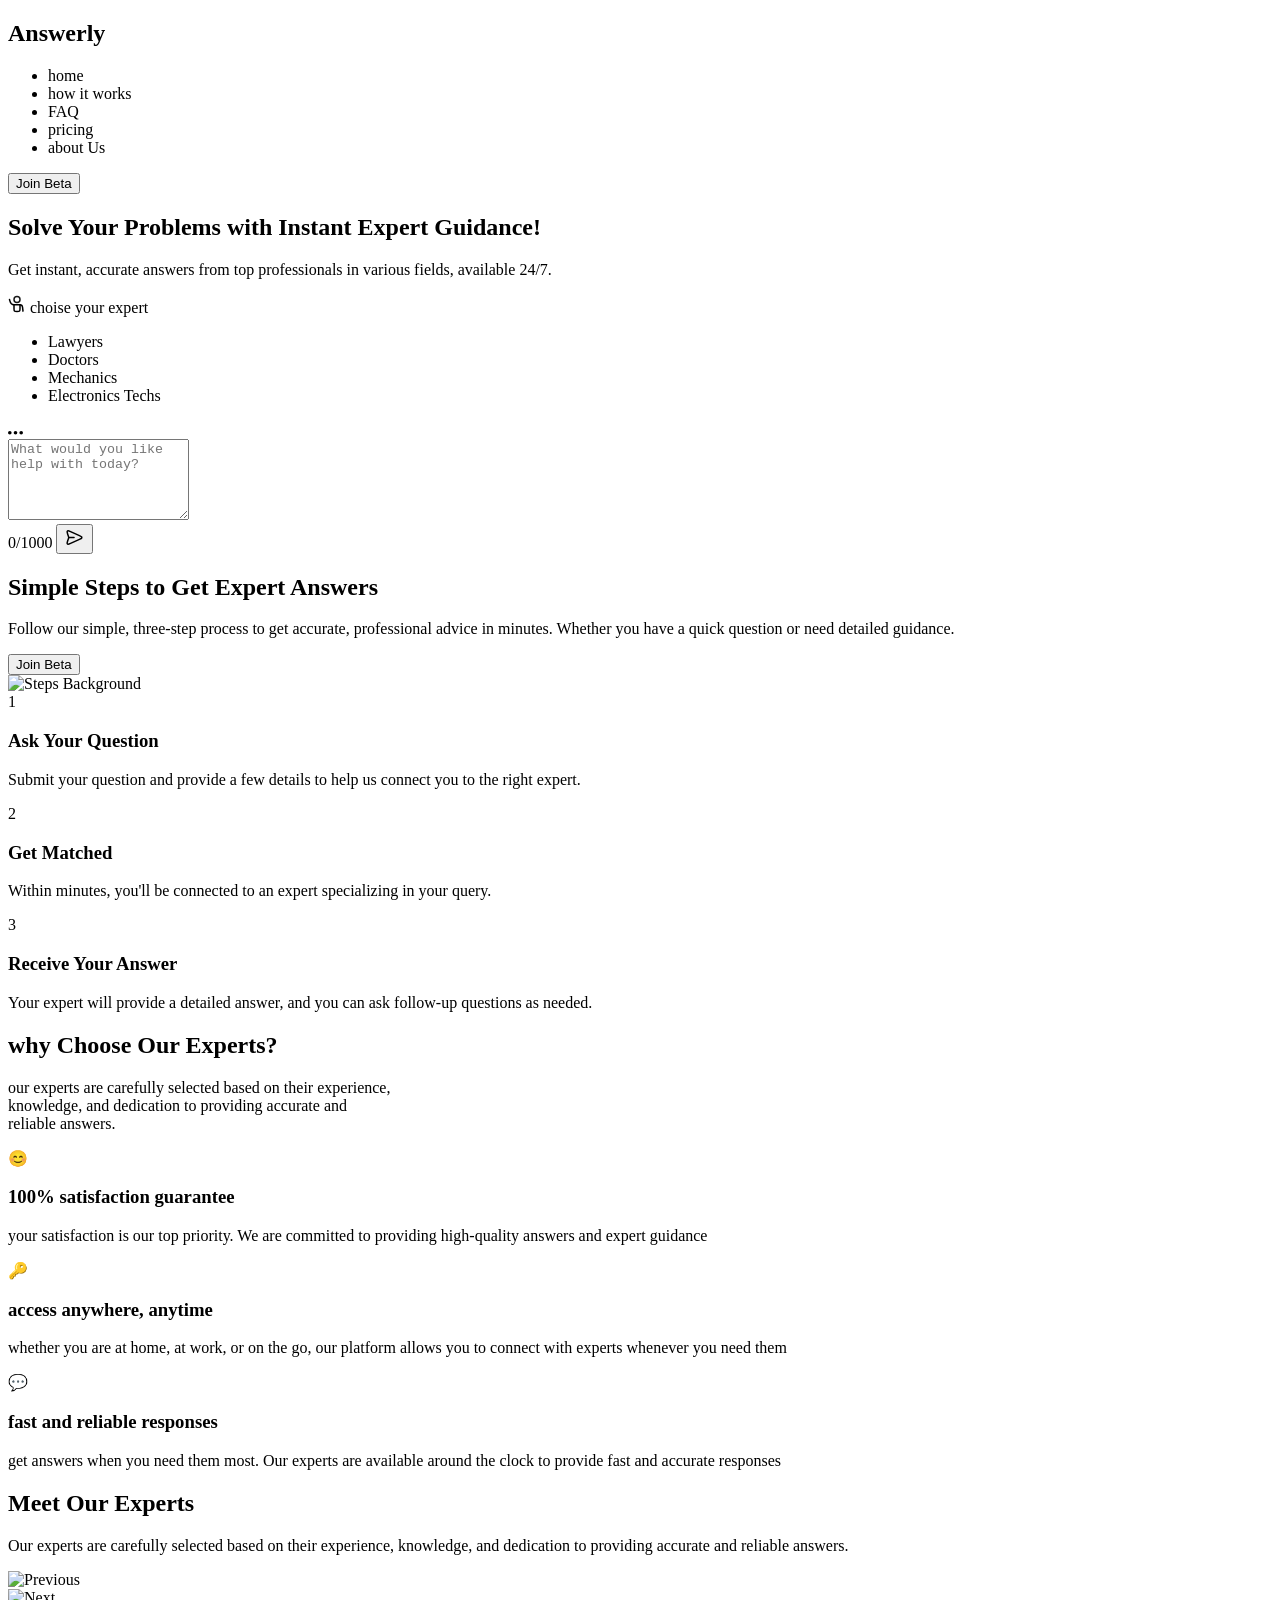
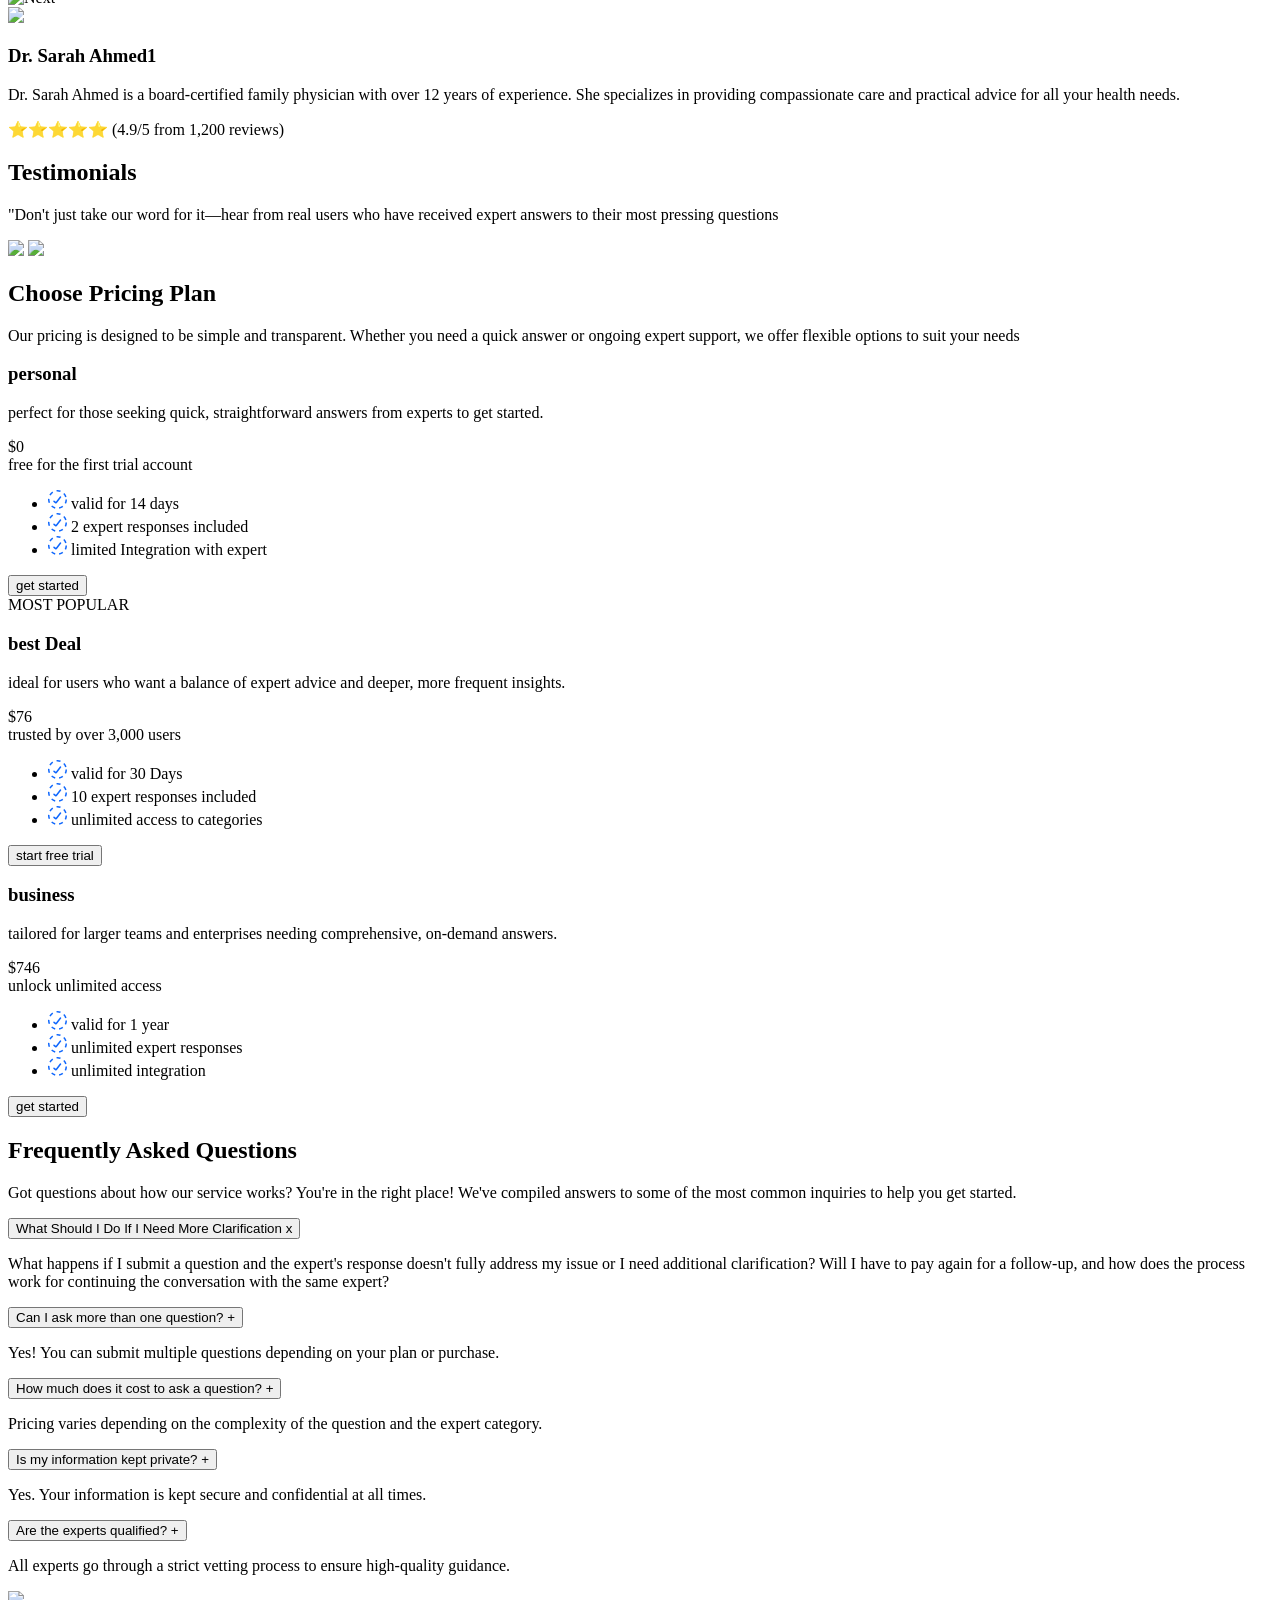
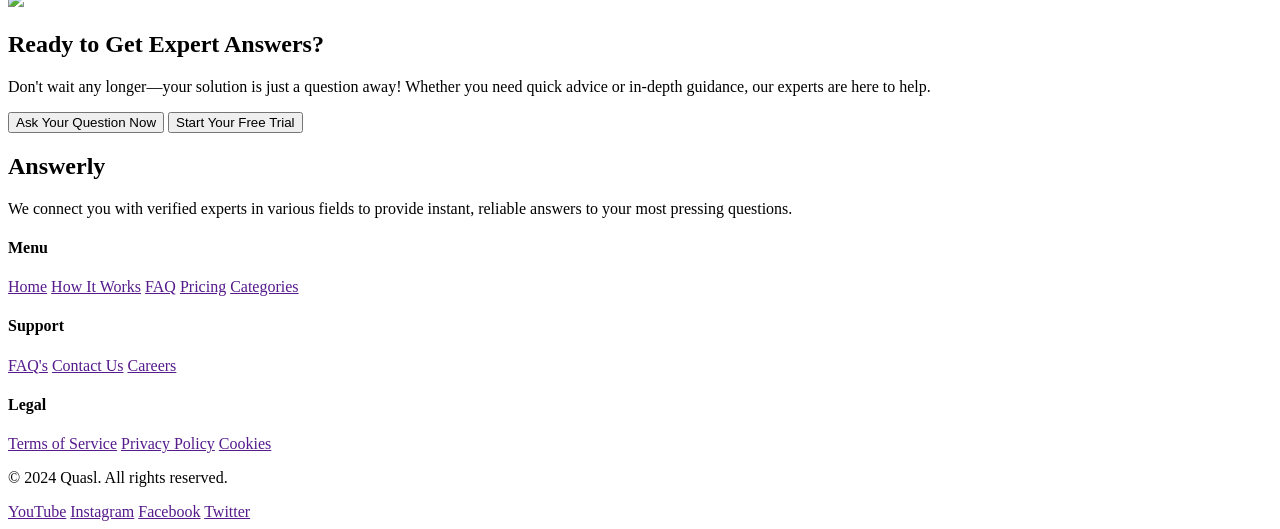
==== index.html @ 3f4695ea "new change added" ====
<!doctype html>
<html lang="en">
  <head>
    <meta charset="UTF-8" />
    <meta name="viewport" content="width=device-width, initial-scale=1.0" />
    <title>Answerly</title>
    <link
      rel="stylesheet"
      href="https://cdn.jsdelivr.net/npm/swiper@11/swiper-bundle.min.css"
    />
    <link rel="stylesheet" href="style.css" />
  </head>

  <body>
    <header class="header">
      <div class="logo_container">
        <h2>Answerly</h2>
      </div>
      <ul class="navigation">
        <li><a>home</a></li>
        <li><a>how it works</a></li>
        <li><a>FAQ</a></li>
        <li><a>pricing</a></li>
        <li><a>about Us</a></li>
      </ul>
      <button class="button">Join Beta</button>
    </header>
    <main>
      <section class="hero-section">
        <div class="container">
          <div class="text-content">
            <h2>Solve Your Problems with Instant Expert Guidance!</h2>
            <p>
              Get instant, accurate answers from top professionals in various
              fields, available 24/7.
            </p>
          </div>
          <div class="chat">
            <div class="suggestions">
              <div class="suggestion-title">
                <svg
                  height="18"
                  viewBox="0 0 18 18"
                  fill="none"
                  xmlns="http://www.w3.org/2000/svg"
                  width="18"
                >
                  <path
                    d="M15 16.125L14.5129 11.9846C14.363 10.7103 13.283 9.75 12 9.75H6C3.75 9.75 2.30038 7.70153 1.78648 5.6459L1.5 4.5"
                    stroke="currentColor"
                    stroke-width="1.5"
                    stroke-linecap="round"
                    stroke-linejoin="round"
                  />
                  <path
                    d="M6 9.75V13.5C6 14.9142 6 15.6213 6.43934 16.0606C6.87868 16.5 7.5858 16.5 9 16.5C10.4142 16.5 11.1213 16.5 11.5606 16.0606C12 15.6213 12 14.9142 12 13.5V9.75"
                    stroke="currentColor"
                    stroke-width="1.5"
                    stroke-linecap="round"
                    stroke-linejoin="round"
                  />
                  <path
                    opacity="0.9"
                    d="M9 7.5C10.6569 7.5 12 6.15685 12 4.5C12 2.84315 10.6569 1.5 9 1.5C7.34315 1.5 6 2.84315 6 4.5C6 6.15685 7.34315 7.5 9 7.5Z"
                    stroke="currentColor"
                    stroke-width="1.5"
                  />
                </svg>
                <span>choise your expert</span>
              </div>
              <ul class="suggestion-container">
                <li>Lawyers</li>
                <li>Doctors</li>
                <li>Mechanics</li>
                <li>Electronics Techs</li>
              </ul>
              <div class="menu-icon">
                <svg
                  width="15"
                  viewBox="0 0 15 4"
                  fill="none"
                  xmlns="http://www.w3.org/2000/svg"
                >
                  <circle
                    cx="1.81034"
                    cy="1.81034"
                    r="1.81034"
                    fill="currentColor"
                  />
                  <circle
                    cx="7.4998"
                    cy="1.81034"
                    r="1.81034"
                    fill="currentColor"
                  />
                  <circle
                    cx="13.1893"
                    cy="1.81034"
                    r="1.81034"
                    fill="currentColor"
                  />
                  height="4"
                </svg>
              </div>
            </div>
            <form class="form">
              <div class="field-container">
                <div>
                  <textarea
                    name="chat"
                    id="chat"
                    placeholder="What would you like help with today?"
                    rows="5"
                  ></textarea>
                </div>
                <div class="submit-container">
                  <span id="text-conter">0/1000</span>
                  <button type="submit" class="submit">
                    <svg
                      width="21"
                      height="21"
                      viewBox="0 0 21 21"
                      fill="none"
                      xmlns="http://www.w3.org/2000/svg"
                    >
                      <path
                        d="M10.0618 10.4999H4.7404M4.58957 11.1975L3.71041 13.8237C3.22889 15.262 2.98814 15.9812 3.16092 16.424C3.31095 16.8087 3.63321 17.1002 4.03085 17.2113C4.48875 17.339 5.18035 17.0278 6.56355 16.4054L15.4311 12.415C16.7813 11.8074 17.4563 11.5037 17.6649 11.0816C17.8462 10.715 17.8462 10.2848 17.6649 9.91815C17.4563 9.49623 16.7813 9.19243 15.4311 8.58487L6.54825 4.58759C5.16922 3.96703 4.47971 3.65675 4.02227 3.78403C3.625 3.89457 3.30278 4.18538 3.15222 4.56927C2.97885 5.01131 3.21703 5.72892 3.69341 7.16415L4.59128 9.86933C4.67309 10.1158 4.71401 10.2391 4.73015 10.3651C4.74448 10.477 4.74433 10.5902 4.72972 10.7021C4.71324 10.8281 4.67202 10.9512 4.58957 11.1975Z"
                        stroke="currentColor"
                        stroke-width="1.5"
                        stroke-linecap="round"
                        stroke-linejoin="round"
                      />
                    </svg>
                  </button>
                </div>
              </div>
              <p class="textarea-error"></p>
            </form>
          </div>
        </div>
      </section>
      <section class="features-section">
        <div class="features-container">
          <div class="text-content">
            <h2>Simple Steps to Get Expert Answers</h2>
            <p>
              Follow our simple, three-step process to get accurate,
              professional advice in minutes. Whether you have a quick question
              or need detailed guidance.
            </p>
            <button class="features-button">Join Beta</button>
          </div>

          <div class="steps-wrapper">
            <img
              src="./assets/images/features-image.png"
              alt="Steps Background"
            />

            <div class="steps">
              <div class="step step-1">
                <div class="dot"></div>
                <span class="step-num">1</span>
                <div class="step-text">
                  <h3>Ask Your Question</h3>
                  <p>
                    Submit your question and provide a few details to help us
                    connect you to the right expert.
                  </p>
                </div>
              </div>

              <div class="step step-2">
                <div class="dot"></div>
                <span class="step-num">2</span>
                <div class="step-text">
                  <h3>Get Matched</h3>
                  <p>
                    Within minutes, you'll be connected to an expert
                    specializing in your query.
                  </p>
                </div>
              </div>

              <div class="step step-3">
                <div class="dot"></div>
                <span class="step-num">3</span>
                <div class="step-text">
                  <h3>Receive Your Answer</h3>
                  <p>
                    Your expert will provide a detailed answer, and you can ask
                    follow-up questions as needed.
                  </p>
                </div>
              </div>
            </div>
          </div>
        </div>
      </section>

      <section class="why-section">
        <div class="why-container">
          <div class="why-text">
            <h2>why Choose Our Experts?</h2>
            <p>
              our experts are carefully selected based on their experience,<br />
              knowledge, and dedication to providing accurate and <br />
              reliable answers.
            </p>
          </div>
          <div class="why-cards">
            <div class="why-card">
              <div class="why-icon">😊</div>
              <div class="why-text">
                <h3>100% satisfaction guarantee</h3>
                <p>
                  your satisfaction is our top priority. We are committed to
                  providing high-quality answers and expert guidance
                </p>
              </div>
            </div>
            <div class="why-card">
              <div class="why-icon">🔑</div>
              <div class="why-text">
                <h3>access anywhere, anytime</h3>
                <p>
                  whether you are at home, at work, or on the go, our platform
                  allows you to connect with experts whenever you need them
                </p>
              </div>
            </div>
            <div class="why-card">
              <div class="why-icon">💬</div>
              <div class="why-text">
                <h3>fast and reliable responses</h3>
                <p>
                  get answers when you need them most. Our experts are available
                  around the clock to provide fast and accurate responses
                </p>
              </div>
            </div>
          </div>
        </div>
      </section>
      <section class="experts-section">
        <div class="experts-container">
          <div class="experts-header">
            <div class="experts-text">
              <h2>Meet Our Experts</h2>
              <p>
                Our experts are carefully selected based on their experience,
                knowledge, and dedication to providing accurate and reliable
                answers.
              </p>
            </div>
            <div class="nav-buttons">
              <div class="custom-prev">
                <img src="./assets/icons/arrow-left.svg" alt="Previous" />
              </div>
              <div class="custom-next">
                <img src="./assets/icons/arrow-right.svg" alt="Next" />
              </div>
            </div>
          </div>
          <div class="experts-slider-wrapper">
            <div class="swiper mySwiper">
              <div class="swiper-wrapper">
                <div class="swiper-slide">
                  <div class="expert-card">
                    <img src="./assets/images/dr sarah ahmed.png" />
                    <div class="expert-info">
                      <h3>Dr. Sarah Ahmed1</h3>
                      <p>
                        Dr. Sarah Ahmed is a board-certified family physician
                        with over 12 years of experience. She specializes in
                        providing compassionate care and practical advice for
                        all your health needs.
                      </p>
                      <div class="rating">
                        ⭐⭐⭐⭐⭐
                        <span>(4.9/5 from 1,200 reviews)</span>
                      </div>
                    </div>
                  </div>
                </div>

                <div class="swiper-slide">
                  <div class="expert-card">
                    <img src="./assets/images/girl doctor.png" />
                    <div class="expert-info">
                      <h3>Dr. Sarah Ahmed2</h3>
                      <p>
                        Dr. Sarah Ahmed is a board-certified family physician
                        with over 12 years of experience. She specializes in
                        providing compassionate care and practical advice for
                        all your health needs.
                      </p>
                      <div class="rating">
                        ⭐⭐⭐⭐⭐
                        <span>(4.9/5 from 1,200 reviews)</span>
                      </div>
                    </div>
                  </div>
                </div>

                <div class="swiper-slide">
                  <div class="expert-card">
                    <img src="./assets/images/girl1 doctor.jpg" />
                    <div class="expert-info">
                      <h3>Dr. Sarah Ahmed3</h3>
                      <p>
                        Dr. Sarah Ahmed is a board-certified family physician
                        with over 12 years of experience. She specializes in
                        providing compassionate care and practical advice for
                        all your health needs.
                      </p>
                      <div class="rating">
                        ⭐⭐⭐⭐⭐
                        <span>(4.9/5 from 1,200 reviews)</span>
                      </div>
                    </div>
                  </div>
                </div>

                <div class="swiper-slide">
                  <div class="expert-card">
                    <img src="./assets/images/doctor.JPG" />
                    <div class="expert-info">
                      <h3>Dr. Sarah Ahmed4</h3>
                      <p>
                        Dr. Sarah Ahmed is a board-certified family physician
                        with over 12 years of experience. She specializes in
                        providing compassionate care and practical advice for
                        all your health needs.
                      </p>
                      <div class="rating">
                        ⭐⭐⭐⭐⭐
                        <span>(4.9/5 from 1,200 reviews)</span>
                      </div>
                    </div>
                  </div>
                </div>

                <div class="swiper-slide">
                  <div class="expert-card">
                    <img src="./assets/images/man doctor.JPG" />
                    <div class="expert-info">
                      <h3>Dr. Sarah Ahmed5</h3>
                      <p>
                        Dr. Sarah Ahmed is a board-certified family physician
                        with over 12 years of experience. She specializes in
                        providing compassionate care and practical advice for
                        all your health needs.
                      </p>
                      <div class="rating">
                        ⭐⭐⭐⭐⭐
                        <span>(4.9/5 from 1,200 reviews)</span>
                      </div>
                    </div>
                  </div>
                </div>
              </div>
            </div>
          </div>
        </div>
      </section>
      <section class="testimonials-section">
        <div class="testimonials-container">
          <div class="testimonials-header">
            <h2>Testimonials</h2>
            <p>
              "Don't just take our word for it—hear from real users who have
              received expert answers to their most pressing questions
            </p>
          </div>
          <div class="grid" id="testimonialsGrid">
            <img
              src="./assets/icons/floating-icon left.png"
              class="floating-icon left"
            />
            <img
              src="./assets/icons/floating-icon right.png"
              class="floating-icon right"
            />
          </div>
        </div>
      </section>
      <section class="pricing-section">
        <div class="pricing-container">
          <div class="pricing-header">
            <h2>Choose Pricing Plan</h2>
            <p>
              Our pricing is designed to be simple and transparent. Whether you
              need a quick answer or ongoing expert support, we offer flexible
              options to suit your needs
            </p>
          </div>
          <div class="pricing-cards">
            <div class="card">
              <h3>personal</h3>
              <p>
                perfect for those seeking quick, straightforward answers from
                experts to get started.
              </p>
              <div class="price-row">
                <div class="price">$0</div>
                <span class="price-note">free for the first trial account</span>
              </div>
              <ul class="card-list">
                <li>
                  <svg
                    width="19"
                    height="19"
                    viewBox="0 0 19 19"
                    fill="none"
                    xmlns="http://www.w3.org/2000/svg"
                  >
                    <circle
                      cx="9.5"
                      cy="9.5"
                      r="8.75"
                      stroke="#0F67FD"
                      stroke-width="1.5"
                      stroke-dasharray="4 4"
                    />
                    <path
                      d="M6.02344 11.3261L7.63695 12.6373C7.85089 12.8112 8.15329 12.7714 8.32264 12.5472L12.5112 7"
                      stroke="#0F67FD"
                      stroke-width="1.5"
                      stroke-linecap="round"
                    />
                  </svg>
                  valid for 14 days
                </li>
                <li>
                  <svg
                    width="19"
                    height="19"
                    viewBox="0 0 19 19"
                    fill="none"
                    xmlns="http://www.w3.org/2000/svg"
                  >
                    <circle
                      cx="9.5"
                      cy="9.5"
                      r="8.75"
                      stroke="#0F67FD"
                      stroke-width="1.5"
                      stroke-dasharray="4 4"
                    />
                    <path
                      d="M6.02344 11.3261L7.63695 12.6373C7.85089 12.8112 8.15329 12.7714 8.32264 12.5472L12.5112 7"
                      stroke="#0F67FD"
                      stroke-width="1.5"
                      stroke-linecap="round"
                    />
                  </svg>
                  2 expert responses included
                </li>
                <li>
                  <svg
                    width="19"
                    height="19"
                    viewBox="0 0 19 19"
                    fill="none"
                    xmlns="http://www.w3.org/2000/svg"
                  >
                    <circle
                      cx="9.5"
                      cy="9.5"
                      r="8.75"
                      stroke="#0F67FD"
                      stroke-width="1.5"
                      stroke-dasharray="4 4"
                    />
                    <path
                      d="M6.02344 11.3261L7.63695 12.6373C7.85089 12.8112 8.15329 12.7714 8.32264 12.5472L12.5112 7"
                      stroke="#0F67FD"
                      stroke-width="1.5"
                      stroke-linecap="round"
                    />
                  </svg>
                  limited Integration with expert
                </li>
              </ul>
              <button class="button">get started</button>
            </div>

            <div class="card popular">
              <div class="badge">MOST POPULAR</div>
              <h3>best Deal</h3>
              <p>
                ideal for users who want a balance of expert advice and deeper,
                more frequent insights.
              </p>
              <div class="price-row">
                <div class="price">$76</div>
                <span class="price-note">trusted by over 3,000 users</span>
              </div>
              <ul class="card-list">
                <li>
                  <svg
                    width="19"
                    height="19"
                    viewBox="0 0 19 19"
                    fill="none"
                    xmlns="http://www.w3.org/2000/svg"
                  >
                    <circle
                      cx="9.5"
                      cy="9.5"
                      r="8.75"
                      stroke="#0F67FD"
                      stroke-width="1.5"
                      stroke-dasharray="4 4"
                    />
                    <path
                      d="M6.02344 11.3261L7.63695 12.6373C7.85089 12.8112 8.15329 12.7714 8.32264 12.5472L12.5112 7"
                      stroke="#0F67FD"
                      stroke-width="1.5"
                      stroke-linecap="round"
                    />
                  </svg>
                  valid for 30 Days
                </li>
                <li>
                  <svg
                    width="19"
                    height="19"
                    viewBox="0 0 19 19"
                    fill="none"
                    xmlns="http://www.w3.org/2000/svg"
                  >
                    <circle
                      cx="9.5"
                      cy="9.5"
                      r="8.75"
                      stroke="#0F67FD"
                      stroke-width="1.5"
                      stroke-dasharray="4 4"
                    />
                    <path
                      d="M6.02344 11.3261L7.63695 12.6373C7.85089 12.8112 8.15329 12.7714 8.32264 12.5472L12.5112 7"
                      stroke="#0F67FD"
                      stroke-width="1.5"
                      stroke-linecap="round"
                    />
                  </svg>
                  10 expert responses included
                </li>
                <li>
                  <svg
                    width="19"
                    height="19"
                    viewBox="0 0 19 19"
                    fill="none"
                    xmlns="http://www.w3.org/2000/svg"
                  >
                    <circle
                      cx="9.5"
                      cy="9.5"
                      r="8.75"
                      stroke="#0F67FD"
                      stroke-width="1.5"
                      stroke-dasharray="4 4"
                    />
                    <path
                      d="M6.02344 11.3261L7.63695 12.6373C7.85089 12.8112 8.15329 12.7714 8.32264 12.5472L12.5112 7"
                      stroke="#0F67FD"
                      stroke-width="1.5"
                      stroke-linecap="round"
                    />
                  </svg>
                  unlimited access to categories
                </li>
              </ul>
              <button class="button">start free trial</button>
            </div>

            <div class="card">
              <h3>business</h3>
              <p>
                tailored for larger teams and enterprises needing comprehensive,
                on-demand answers.
              </p>
              <div class="price-row">
                <div class="price">$746</div>
                <span class="price-note">unlock unlimited access</span>
              </div>
              <ul class="card-list">
                <li>
                  <svg
                    width="19"
                    height="19"
                    viewBox="0 0 19 19"
                    fill="none"
                    xmlns="http://www.w3.org/2000/svg"
                  >
                    <circle
                      cx="9.5"
                      cy="9.5"
                      r="8.75"
                      stroke="#0F67FD"
                      stroke-width="1.5"
                      stroke-dasharray="4 4"
                    />
                    <path
                      d="M6.02344 11.3261L7.63695 12.6373C7.85089 12.8112 8.15329 12.7714 8.32264 12.5472L12.5112 7"
                      stroke="#0F67FD"
                      stroke-width="1.5"
                      stroke-linecap="round"
                    />
                  </svg>
                  valid for 1 year
                </li>
                <li>
                  <svg
                    width="19"
                    height="19"
                    viewBox="0 0 19 19"
                    fill="none"
                    xmlns="http://www.w3.org/2000/svg"
                  >
                    <circle
                      cx="9.5"
                      cy="9.5"
                      r="8.75"
                      stroke="#0F67FD"
                      stroke-width="1.5"
                      stroke-dasharray="4 4"
                    />
                    <path
                      d="M6.02344 11.3261L7.63695 12.6373C7.85089 12.8112 8.15329 12.7714 8.32264 12.5472L12.5112 7"
                      stroke="#0F67FD"
                      stroke-width="1.5"
                      stroke-linecap="round"
                    />
                  </svg>
                  unlimited expert responses
                </li>
                <li>
                  <svg
                    width="19"
                    height="19"
                    viewBox="0 0 19 19"
                    fill="none"
                    xmlns="http://www.w3.org/2000/svg"
                  >
                    <circle
                      cx="9.5"
                      cy="9.5"
                      r="8.75"
                      stroke="#0F67FD"
                      stroke-width="1.5"
                      stroke-dasharray="4 4"
                    />
                    <path
                      d="M6.02344 11.3261L7.63695 12.6373C7.85089 12.8112 8.15329 12.7714 8.32264 12.5472L12.5112 7"
                      stroke="#0F67FD"
                      stroke-width="1.5"
                      stroke-linecap="round"
                    />
                  </svg>
                  unlimited integration
                </li>
              </ul>
              <button class="button">get started</button>
            </div>
          </div>
        </div>
      </section>
      <section class="faq-section">
        <div class="container">
          <div class="faq-header">
            <h2>Frequently Asked Questions</h2>
            <p>
              Got questions about how our service works? You're in the right
              place! We've compiled answers to some of the most common inquiries
              to help you get started.
            </p>
          </div>
          <div class="faq">
            <div class="faq-item active">
              <button class="faq-question">
                What Should I Do If I Need More Clarification
                <span class="icon">x</span>
              </button>
              <div class="faq-answer">
                <p>
                  What happens if I submit a question and the expert's response
                  doesn't fully address my issue or I need additional
                  clarification? Will I have to pay again for a follow-up, and
                  how does the process work for continuing the conversation with
                  the same expert?
                </p>
              </div>
            </div>

            <div class="faq-item">
              <button class="faq-question">
                Can I ask more than one question?
                <span class="icon">+</span>
              </button>
              <div class="faq-answer">
                <p>
                  Yes! You can submit multiple questions depending on your plan
                  or purchase.
                </p>
              </div>
            </div>

            <div class="faq-item">
              <button class="faq-question">
                How much does it cost to ask a question?
                <span class="icon">+</span>
              </button>
              <div class="faq-answer">
                <p>
                  Pricing varies depending on the complexity of the question and
                  the expert category.
                </p>
              </div>
            </div>

            <div class="faq-item">
              <button class="faq-question">
                Is my information kept private?
                <span class="icon">+</span>
              </button>
              <div class="faq-answer">
                <p>
                  Yes. Your information is kept secure and confidential at all
                  times.
                </p>
              </div>
            </div>

            <div class="faq-item">
              <button class="faq-question">
                Are the experts qualified?
                <span class="icon">+</span>
              </button>
              <div class="faq-answer">
                <p>
                  All experts go through a strict vetting process to ensure
                  high-quality guidance.
                </p>
              </div>
            </div>
          </div>
        </div>
      </section>
      <section>
        <section class="cta-section">
          <div class="cta-container">
            <div class="cta-left">
              <img src="./assets/images/cta-img.png" class="cta-img" />
            </div>

            <div class="cta-right">
              <h2>Ready to Get Expert Answers?</h2>
              <p>
                Don't wait any longer—your solution is just a question away!
                Whether you need quick advice or in-depth guidance, our experts
                are here to help.
              </p>

              <div class="cta-buttons">
                <button class="btn-secondary">Ask Your Question Now</button>
                <button class="btn-primary">Start Your Free Trial</button>
              </div>
            </div>
          </div>
        </section>
      </section>
      <footer class="footer">
        <div class="footer-container">
          <div class="footer-brand">
            <h2 class="footer-logo">Answerly</h2>
            <p class="footer-description">
              We connect you with verified experts in various fields to provide
              instant, reliable answers to your most pressing questions.
            </p>
          </div>

          <div class="footer-links">
            <div class="footer-column">
              <h4>Menu</h4>
              <a href="">Home</a>
              <a href="">How It Works</a>
              <a href="">FAQ</a>
              <a href="">Pricing</a>
              <a href="">Categories</a>
            </div>

            <div class="footer-column">
              <h4>Support</h4>
              <a href="">FAQ's</a>
              <a href="">Contact Us</a>
              <a href="">Careers</a>
            </div>

            <div class="footer-column">
              <h4>Legal</h4>
              <a href="">Terms of Service</a>
              <a href="">Privacy Policy</a>
              <a href="">Cookies</a>
            </div>
          </div>
        </div>

        <div class="footer-bottom">
          <p>© 2024 Quasl. All rights reserved.</p>

          <div class="footer-socials">
            <a href="">YouTube</a>
            <a href="">Instagram</a>
            <a href="">Facebook</a>
            <a href="">Twitter</a>
          </div>
        </div>
      </footer>
    </main>
  </body>
  <script src="https://cdn.jsdelivr.net/npm/swiper@11/swiper-bundle.min.js"></script>
  <script src="./script.js" type="module"></script>
  <script src="./menu-handler.js" type="module"></script>
</html>
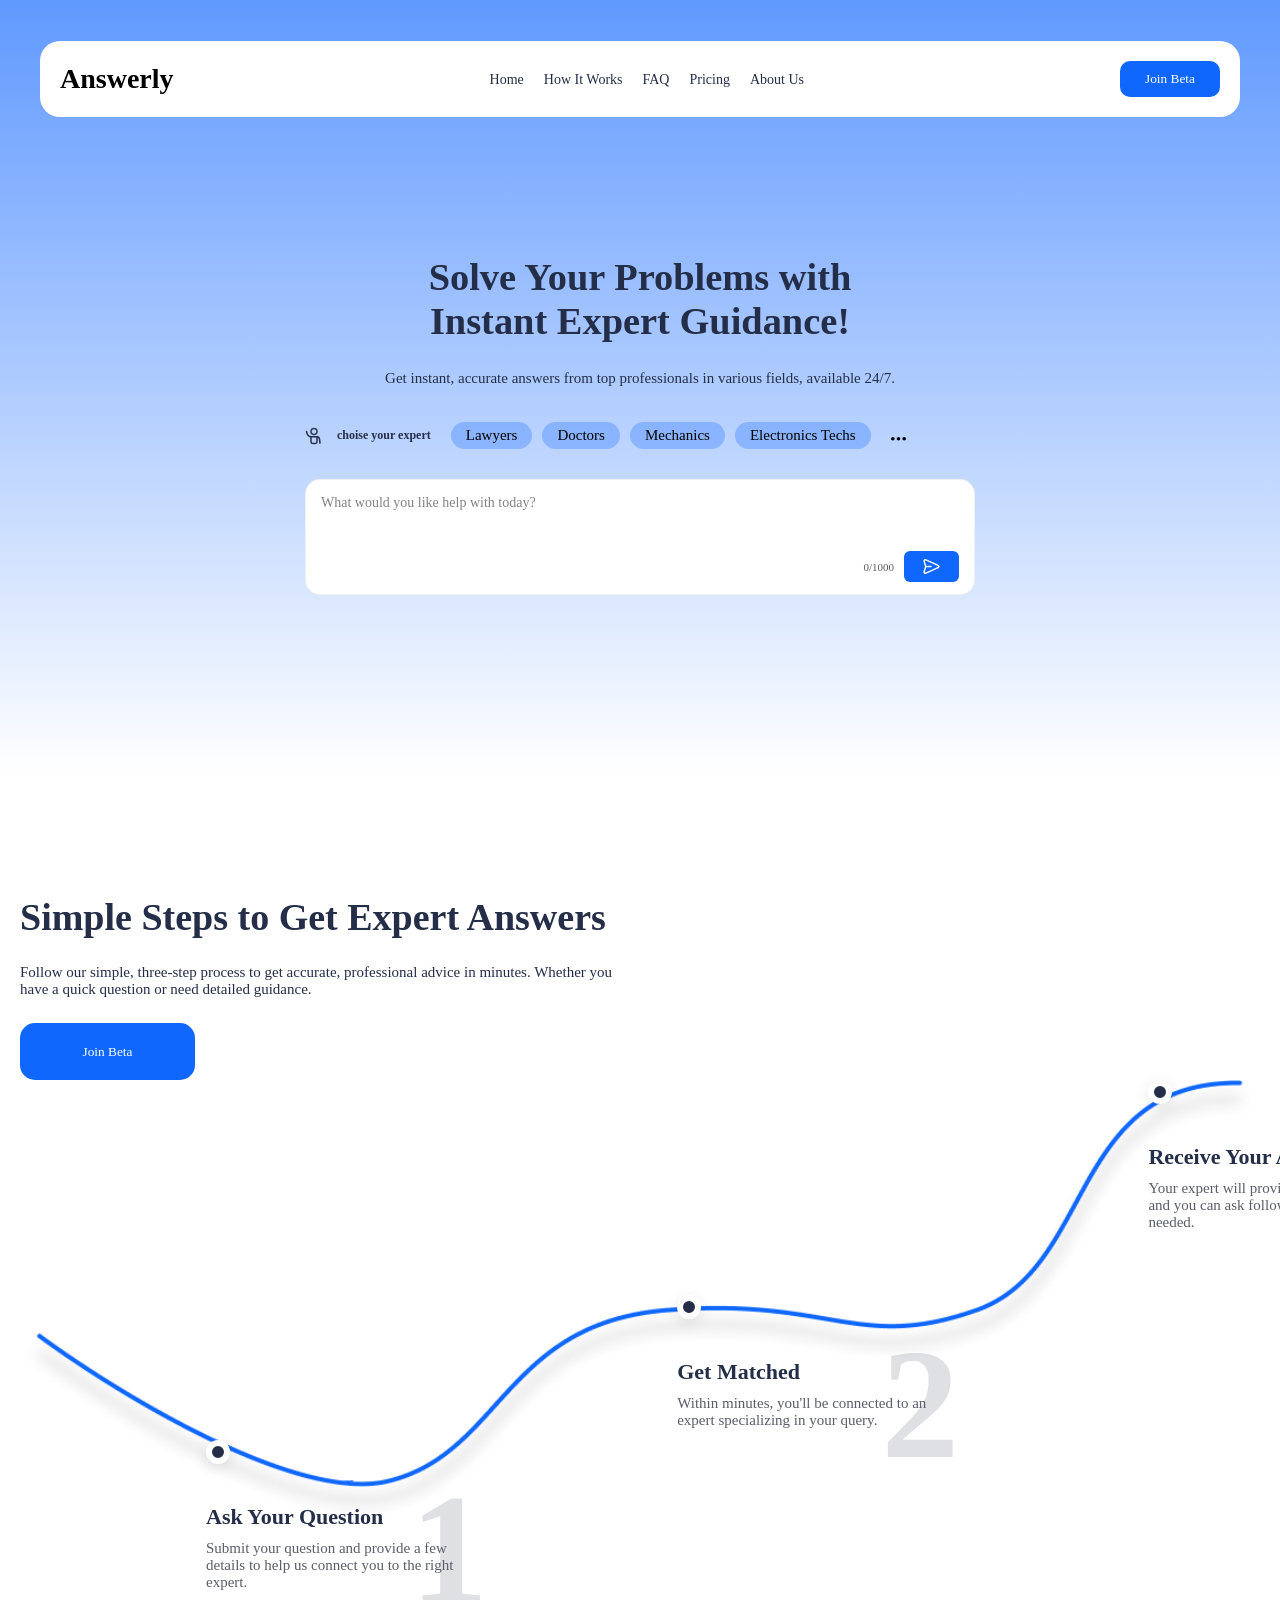
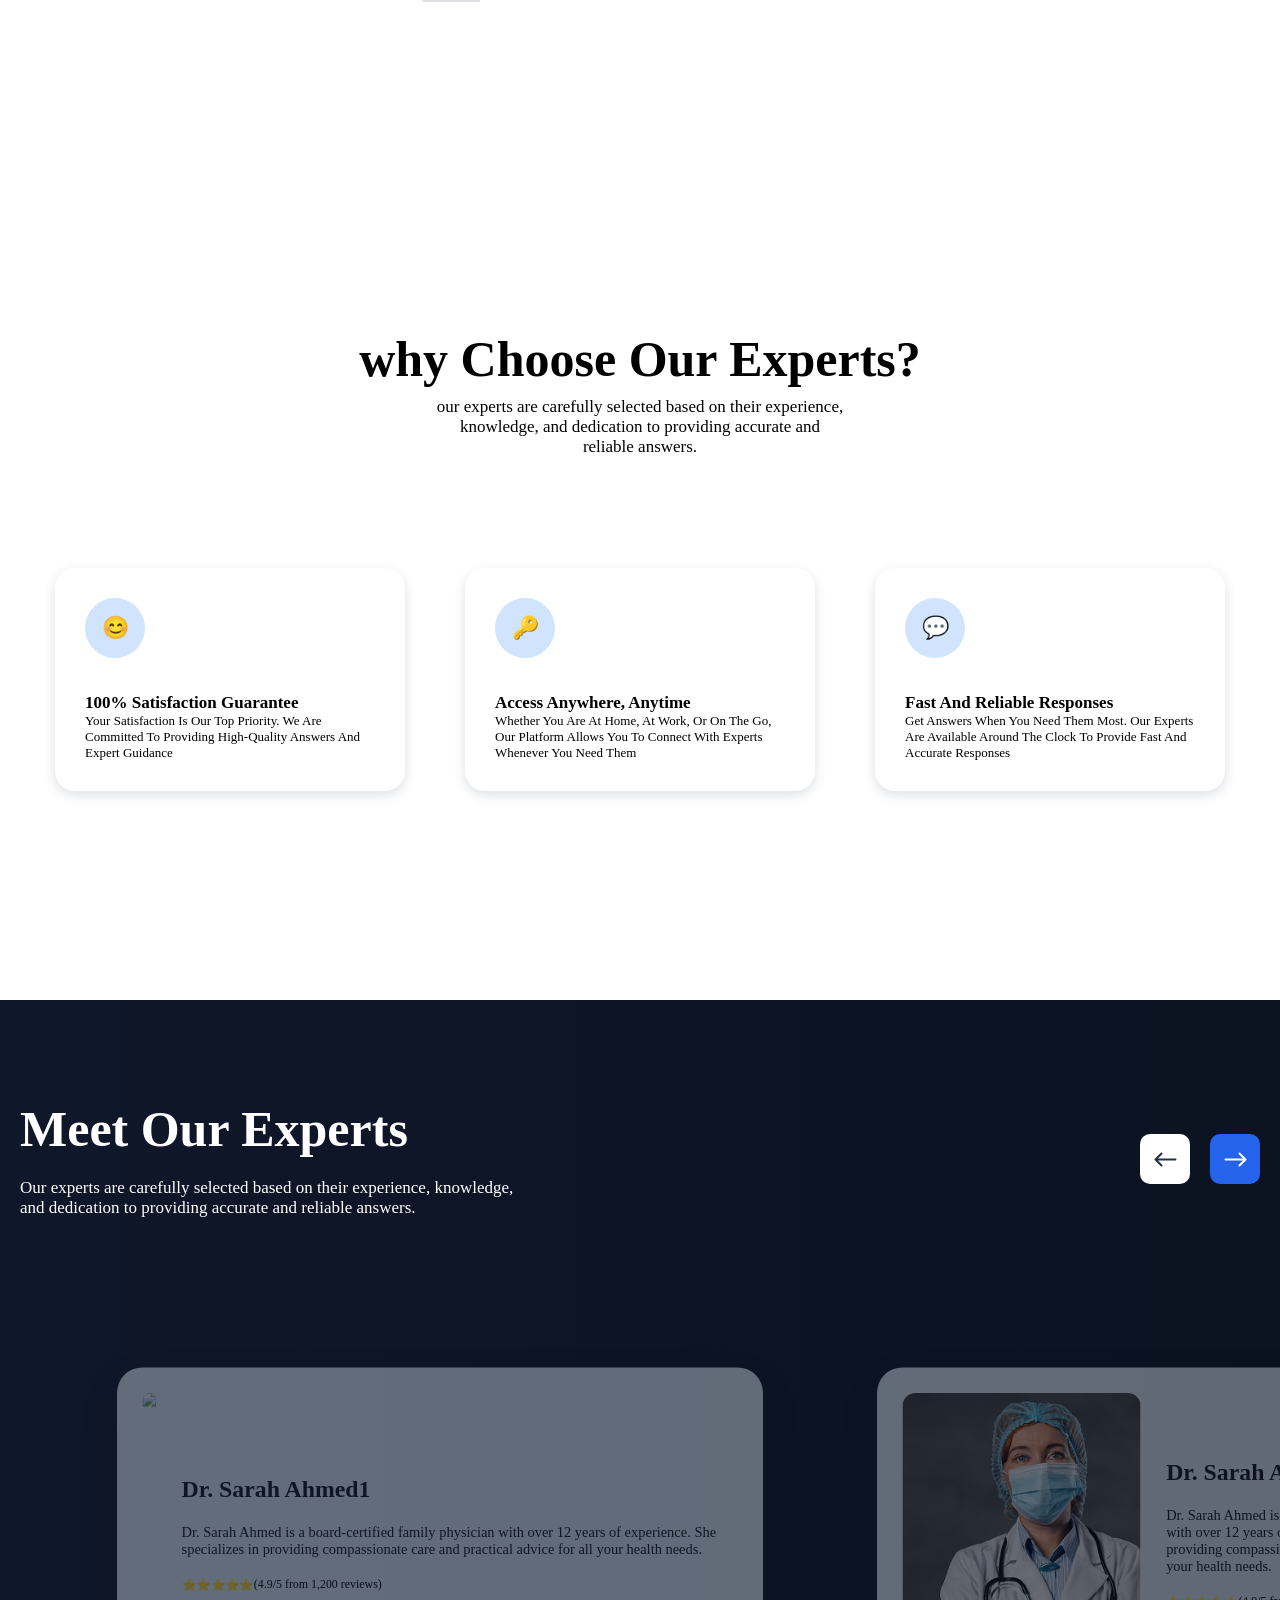
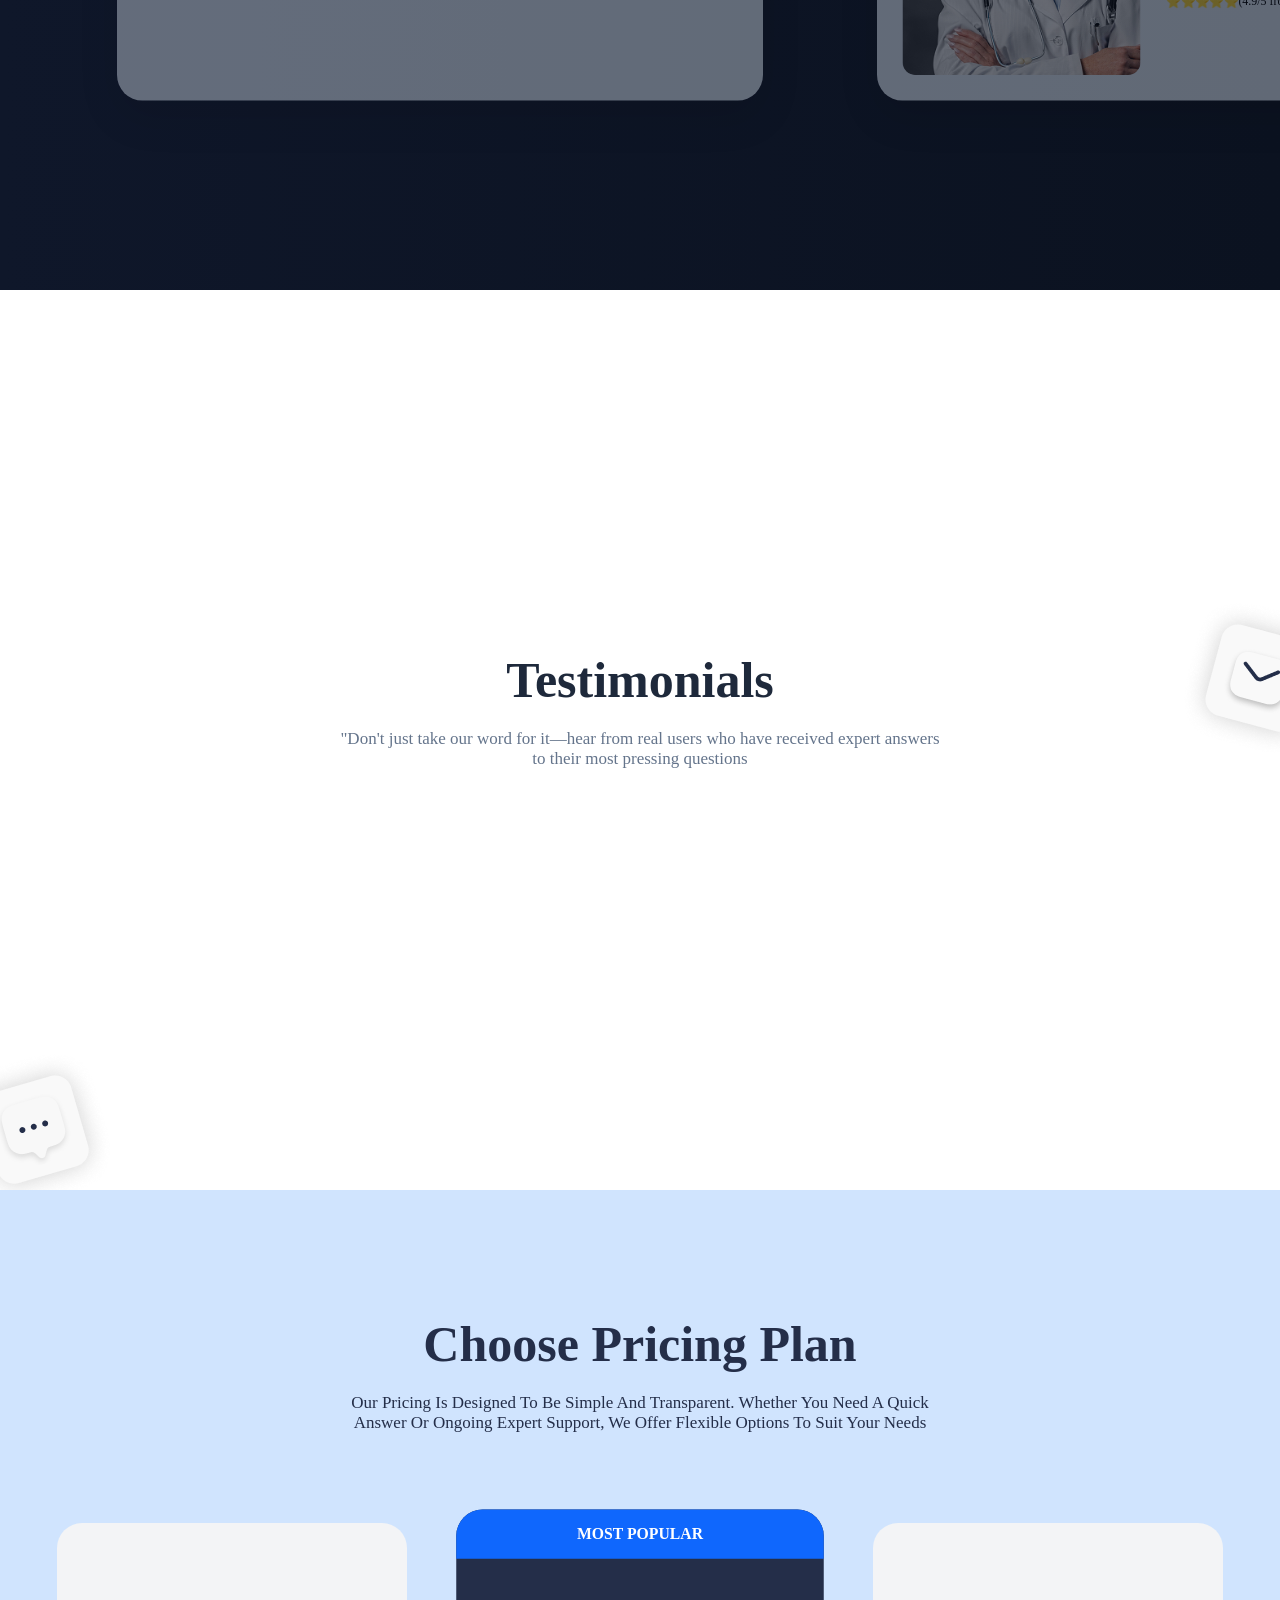
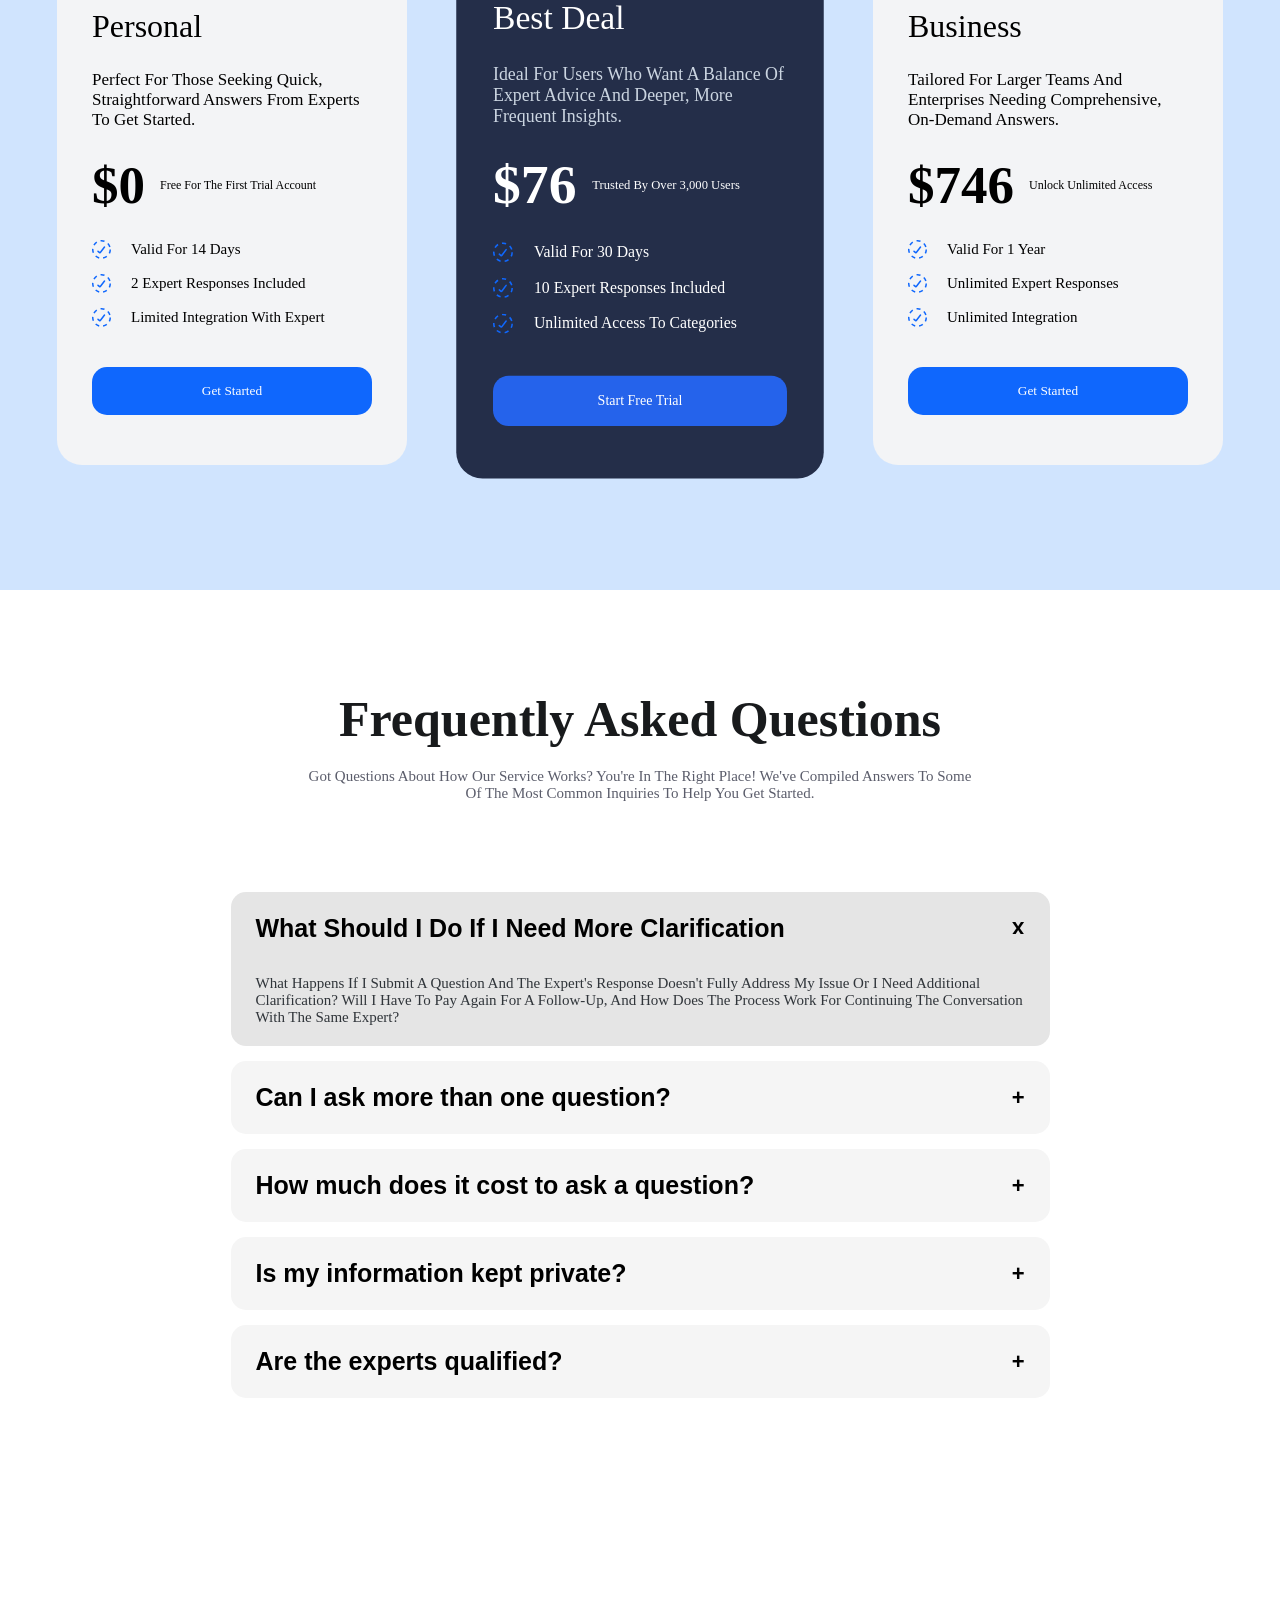
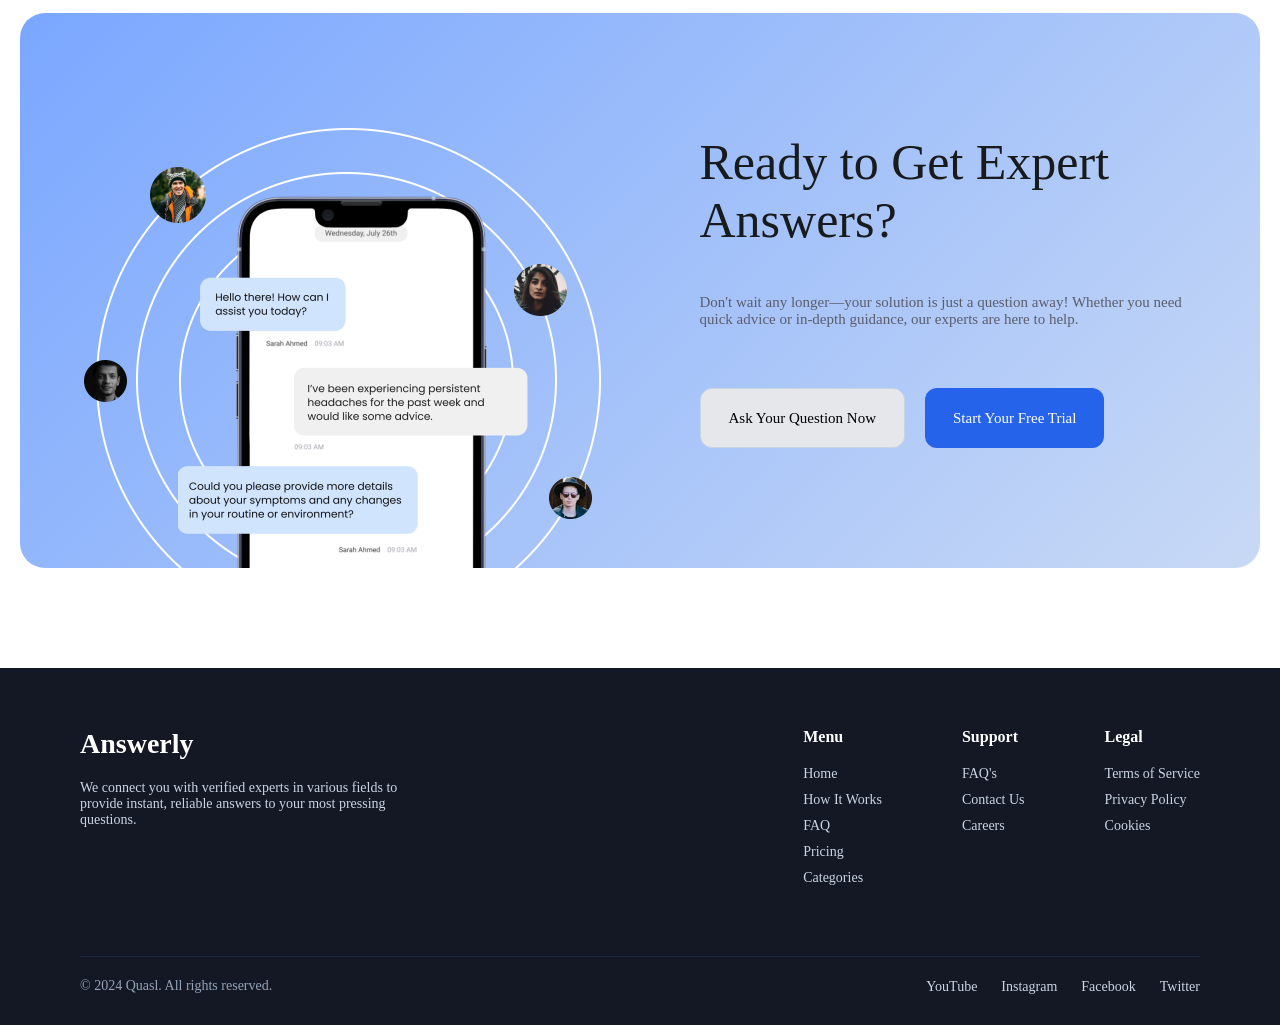
==== commit e0170b51: "responsive 10% progress" ====
--- a/index.html
+++ b/index.html
@@ -16,20 +16,40 @@
       <div class="logo_container">
         <h2>Answerly</h2>
       </div>
-      <ul class="navigation">
-        <li><a>home</a></li>
-        <li><a>how it works</a></li>
-        <li><a>FAQ</a></li>
-        <li><a>pricing</a></li>
-        <li><a>about Us</a></li>
+      <ul class="navigation" id="navMenu">
+        <li><a href="#hero">home</a></li>
+        <li><a href="#features">how it works</a></li>
+        <li><a href="#faq">FAQ</a></li>
+        <li><a href="#pricing">pricing</a></li>
+        <li><a href="#why">about Us</a></li>
       </ul>
-      <button class="button">Join Beta</button>
+      <button class="button desktop-btn">Join Beta</button>
+      <div class="menu-toggle" id="menuToggle">
+        <svg
+          width="40"
+          height="40"
+          viewBox="0 0 40 40"
+          fill="none"
+          xmlns="http://www.w3.org/2000/svg"
+        >
+          <path
+            d="M15.0002 19.9999H31.6668M8.3335 8.33325H31.6668M21.6668 31.6666H31.6668"
+            stroke="#242E49"
+            stroke-width="2"
+            stroke-linecap="round"
+            stroke-linejoin="round"
+          />
+        </svg>
+      </div>
     </header>
     <main>
-      <section class="hero-section">
+      <section class="hero-section" id="hero">
         <div class="container">
           <div class="text-content">
-            <h2>Solve Your Problems with Instant Expert Guidance!</h2>
+            <h2>
+              Solve Your Problems with<br />
+              Instant Expert Guidance!
+            </h2>
             <p>
               Get instant, accurate answers from top professionals in various
               fields, available 24/7.
@@ -139,7 +159,7 @@
           </div>
         </div>
       </section>
-      <section class="features-section">
+      <section class="features-section" id="features">
         <div class="features-container">
           <div class="text-content">
             <h2>Simple Steps to Get Expert Answers</h2>
@@ -198,7 +218,7 @@
         </div>
       </section>
 
-      <section class="why-section">
+      <section class="why-section" id="why">
         <div class="why-container">
           <div class="why-text">
             <h2>why Choose Our Experts?</h2>
@@ -385,7 +405,7 @@
           </div>
         </div>
       </section>
-      <section class="pricing-section">
+      <section class="pricing-section" id="pricing">
         <div class="pricing-container">
           <div class="pricing-header">
             <h2>Choose Pricing Plan</h2>
@@ -669,7 +689,7 @@
           </div>
         </div>
       </section>
-      <section class="faq-section">
+      <section class="faq-section" id="faq">
         <div class="container">
           <div class="faq-header">
             <h2>Frequently Asked Questions</h2>
@@ -750,28 +770,26 @@
           </div>
         </div>
       </section>
-      <section>
-        <section class="cta-section">
-          <div class="cta-container">
-            <div class="cta-left">
-              <img src="./assets/images/cta-img.png" class="cta-img" />
-            </div>
-
-            <div class="cta-right">
-              <h2>Ready to Get Expert Answers?</h2>
-              <p>
-                Don't wait any longer—your solution is just a question away!
-                Whether you need quick advice or in-depth guidance, our experts
-                are here to help.
-              </p>
-
-              <div class="cta-buttons">
-                <button class="btn-secondary">Ask Your Question Now</button>
-                <button class="btn-primary">Start Your Free Trial</button>
-              </div>
-            </div>
-          </div>
-        </section>
+      <section class="cta-section">
+        <div class="cta-container">
+          <div class="cta-left">
+            <img src="./assets/images/cta-img.png" class="cta-img" />
+          </div>
+
+          <div class="cta-right">
+            <h2>Ready to Get Expert Answers?</h2>
+            <p>
+              Don't wait any longer—your solution is just a question away!
+              Whether you need quick advice or in-depth guidance, our experts
+              are here to help.
+            </p>
+
+            <div class="cta-buttons">
+              <button class="btn-secondary">Ask Your Question Now</button>
+              <button class="btn-primary">Start Your Free Trial</button>
+            </div>
+          </div>
+        </div>
       </section>
       <footer class="footer">
         <div class="footer-container">
--- a/style.css
+++ b/style.css
@@ -0,0 +1,1587 @@
+@import url("https://fonts.googleapis.com/css2?family=Inter:ital,opsz,wght@0,14..32,100..900;1,14..32,100..900&family=Poppins:ital,wght@0,100;0,200;0,300;0,400;0,500;0,600;0,700;0,800;0,900;1,100;1,200;1,300;1,400;1,500;1,600;1,700;1,800;1,900&display=swap");
+
+:root {
+  --font-family: Poppins;
+}
+
+*,
+*::before,
+*::after {
+  box-sizing: border-box;
+}
+
+img {
+  max-width: 100%;
+  height: auto;
+  display: block;
+}
+
+section {
+  padding: 100px 20px;
+}
+
+html,
+body {
+  margin: 0;
+  padding: 0;
+  box-sizing: border-box;
+  scroll-behavior: smooth;
+}
+h1,
+h2,
+h3,
+h4,
+h5,
+h6,
+p {
+  margin: 0;
+}
+
+.container,
+.features-container,
+.why-container,
+.slider-container,
+.testimonials-container {
+  max-width: 1280px;
+  margin: 0 auto;
+  padding: 0 20px;
+}
+
+.header {
+  font-family: var(--font-family);
+  display: flex;
+  justify-content: space-between;
+  align-items: center;
+  background: #fff;
+  width: 100%;
+  max-width: 1200px;
+  margin: 0;
+  text-transform: capitalize;
+  border-radius: 20px;
+  padding: 20px;
+  position: absolute;
+  top: 41px;
+  left: 50%;
+  transform: translateX(-50%);
+}
+
+.header .logo_container h2 {
+  font-size: 28px;
+  font-family: var(--font-family);
+  font-weight: 600;
+  margin: 0;
+  cursor: pointer;
+}
+
+.header .navigation {
+  display: flex;
+  gap: 20px;
+  list-style: none;
+  padding: 0;
+  margin: 0;
+}
+.header .navigation {
+  list-style: none;
+}
+.header .navigation li a {
+  text-decoration: none;
+  color: #242e49;
+  font-size: 14px;
+  font-weight: 500;
+  transition: 0.3s ease;
+}
+.header .navigation li a:hover {
+  font-weight: 500;
+  font-size: 15px;
+  text-align: center;
+  text-transform: capitalize;
+  cursor: pointer;
+  color: #0f67fd;
+}
+
+.header .navigation li a::after {
+  content: "";
+  position: absolute;
+  width: 0;
+  height: 2px;
+  bottom: -5px;
+  left: 0;
+  background-color: white;
+  transition: width 0.3s ease;
+}
+/* .navigation a {
+  position: relative;
+  text-decoration: none;
+  color: #242e49;
+}
+
+.navigation a::after {
+  content: "";
+  position: absolute;
+  left: 0;
+  bottom: -4px;
+  width: 0%;
+  height: 2px;
+  background: #0f67fd;
+  transition: width 0.3s ease;
+}
+
+.navigation a:hover::after {
+  width: 100%;
+} */
+.header .button {
+  background: #0f67fd;
+  color: #fff;
+  border: none;
+  padding: 10px 25px;
+  border-radius: 10px;
+  font-family: var(--font-family);
+  text-transform: capitalize;
+  cursor: pointer;
+  &:hover {
+    background: #0c56c1;
+  }
+}
+.menu-toggle {
+  display: none;
+  font-size: 24px;
+  cursor: pointer;
+}
+
+.hero-section {
+  background: linear-gradient(#6099ff, #fff);
+  min-height: calc(100svh - calc(41px + 84px));
+  padding-top: calc(41px + 84px);
+  display: flex;
+  justify-content: center;
+  align-items: center;
+  overflow: hidden;
+}
+
+.hero-section .container {
+  display: flex;
+  max-width: 710px;
+  width: 100%;
+  flex-direction: column;
+  gap: 35px;
+  margin-top: 60px;
+}
+
+.hero-section .text-content {
+  display: flex;
+  align-items: center;
+  flex-direction: column;
+  gap: 27px;
+}
+
+.hero-section .text-content h2 {
+  font-size: clamp(34px, 3vw, 64px);
+  /* font-size: clamp(28px, 3vw, 55px); */
+  font-family: var(--font-family);
+  font-weight: 600;
+  text-align: center;
+  color: #242e49;
+}
+
+.hero-section .text-content p {
+  font-family: var(--font-family);
+  font-weight: 400;
+  font-size: 15px;
+  text-align: center;
+  color: #242e49;
+  max-width: 600px;
+}
+
+.hero-section .chat {
+  display: flex;
+  flex-direction: column;
+  gap: 30px;
+}
+
+.hero-section .chat .suggestions {
+  display: flex;
+  align-items: center;
+  gap: 20px;
+  position: relative;
+}
+
+.hero-section .chat .suggestions .menu-modal {
+  position: absolute;
+  right: 0;
+  bottom: calc(100% + 10px);
+  display: flex;
+  flex-direction: column;
+  border-radius: 10px;
+  background-color: #fff;
+  overflow: hidden;
+  cursor: pointer;
+}
+
+.hero-section .chat .suggestions .menu-modal span {
+  font-family: var(--font-family);
+  font-weight: 400;
+  font-size: 12px;
+  padding: 10px 15px;
+  cursor: pointer;
+  &:hover {
+    background-color: #d3d3d3;
+  }
+}
+
+.hero-section .chat .suggestions .suggestion-title {
+  display: flex;
+  align-items: center;
+  gap: 14px;
+  color: #242e49;
+}
+
+.hero-section .chat .suggestions .suggestion-title span {
+  font-family: var(--font-family);
+  font-weight: 600;
+  font-size: 12px;
+  text-align: center;
+}
+
+.hero-section .chat .suggestions .suggestion-container {
+  margin: 0;
+  padding: 0;
+  display: flex;
+  align-items: center;
+  gap: 10px;
+  list-style: none;
+}
+
+.hero-section .chat .suggestions .suggestion-container li {
+  font-family: var(--font-family);
+  font-weight: 400;
+  font-size: 15px;
+  background: #0f67fd47;
+  border-radius: 27px;
+  padding: 5px 15px;
+  white-space: nowrap;
+  cursor: pointer;
+  &:hover {
+    background: #0f67fd;
+    color: #fff;
+  }
+}
+
+.hero-section .chat .suggestions .suggestion-container .menu-icon {
+  width: 30px;
+  height: 30px;
+  border-radius: 50%;
+  background: #242e49;
+  color: #fff;
+  display: flex;
+  align-items: center;
+  justify-content: center;
+  cursor: pointer;
+}
+
+.hero-section .chat .form {
+  width: 100%;
+}
+
+.hero-section .chat .form .textarea-error {
+  color: rgb(250, 44, 44);
+  font-family: var(--font-family);
+  font-size: 14px;
+  margin-top: 10px;
+}
+
+.hero-section .chat .form .field-container {
+  position: relative;
+  box-sizing: border-box;
+  overflow-x: hidden;
+  height: 100%;
+  width: 100%;
+  border-radius: 15px;
+  border: 1px solid #0000000f;
+  background-color: #fff;
+}
+
+.hero-section .chat .form .field-container textarea {
+  width: 100%;
+  border: none;
+  font-family: var(--font-family);
+  font-weight: 400;
+  font-size: 14px;
+  color: #000;
+  padding: 15px;
+  resize: none;
+  background-color: transparent;
+  &::placeholder {
+    color: #838383;
+  }
+  &:focus {
+    border: none;
+    outline: none;
+  }
+}
+
+.hero-section .chat .form .field-container .submit-container {
+  display: flex;
+  align-items: center;
+  gap: 10px;
+  width: fit-content;
+  position: absolute;
+  bottom: 10px;
+  right: 10px;
+  pointer-events: none;
+  background-color: #fff;
+  padding: 2px 5px;
+}
+
+.hero-section .chat .form .field-container .submit-container #text-conter {
+  font-family: var(--font-family);
+  font-weight: 400;
+  font-size: 11px;
+  text-align: center;
+  color: #5b5b5b;
+  pointer-events: none;
+}
+
+.hero-section .chat .form .field-container .submit-container .submit {
+  display: flex;
+  align-items: center;
+  justify-content: center;
+  background-color: #0f67fd;
+  color: #fff;
+  border: none;
+  padding: 5px 17px;
+  border-radius: 6px;
+  cursor: pointer;
+  pointer-events: auto;
+  &:disabled {
+    opacity: 0.5;
+    cursor: auto;
+  }
+}
+
+.features-section {
+  background: #fff;
+  overflow: hidden;
+  align-items: center;
+  min-height: auto;
+  justify-content: center;
+  display: flex;
+  padding: 120px 0;
+}
+
+.features-container {
+  font-family: var(--font-family);
+  display: grid;
+  align-items: center;
+  max-width: 1280px;
+  margin: 0 auto;
+  padding: 0 20px;
+  width: 100%;
+  height: 100%;
+}
+.features-container .text-content {
+  display: flex;
+  flex-direction: column;
+  gap: 25px;
+  text-align: left;
+  z-index: 1;
+}
+.features-container .text-content h2 {
+  font-weight: 600;
+  font-size: 38px;
+  color: #242e49;
+}
+.features-container .text-content p {
+  font-weight: 400;
+  font-size: 15px;
+  color: #242e49;
+}
+.features-container .text-content h2,
+.features-container .text-content p {
+  width: 100%;
+  max-width: 600px;
+}
+
+.features-container .text-content .features-button {
+  width: 175px;
+  height: 57px;
+  border-radius: 15px;
+  background: #0f67fd;
+  color: #fff;
+  border: none;
+  padding: 10px 25px;
+  font-family: var(--font-family);
+  text-transform: capitalize;
+  cursor: pointer;
+  &:hover {
+    background: #0c56c1;
+  }
+}
+.steps-wrapper {
+  position: relative;
+  width: 100%;
+  height: 500px;
+  max-width: 100%;
+  /* margin-top: -190px; */
+  text-align: left;
+}
+
+.step {
+  position: absolute;
+  z-index: 10;
+  width: 280px;
+  display: flex;
+  flex-direction: column;
+  gap: 20px;
+}
+
+.step-num {
+  font-family: var(--font-family);
+  position: absolute;
+  color: #242e4926;
+  z-index: -1;
+  top: 20px;
+  right: -2px;
+  font-weight: 900;
+  font-size: 156px;
+}
+
+.step h3 {
+  font-size: 22px;
+  margin-bottom: 10px;
+  color: #242e49;
+  font-weight: 600;
+}
+
+.step p {
+  font-size: 15px;
+  color: #5b5d6b;
+  font-weight: 400;
+}
+
+.dot {
+  width: 24px;
+  height: 24px;
+  background: #242e49;
+  border: 6px solid #fff;
+  border-radius: 50%;
+  box-shadow: 0 4px 15px rgba(0, 0, 0, 0.1);
+  margin-bottom: 20px;
+}
+
+.steps-wrapper .step-1 {
+  left: 15%;
+  top: 72%;
+}
+.step-2 {
+  left: 53%;
+  top: 43%;
+}
+.step-3 {
+  left: 91%;
+  top: 0%;
+}
+.steps-wrapper img {
+  object-fit: contain;
+  min-width: 100%;
+  height: auto;
+  display: block;
+}
+.why-section {
+  align-items: center;
+  min-height: 100svh;
+  justify-content: center;
+  text-align: center;
+  display: flex;
+  overflow: hidden;
+}
+.why-section .why-container {
+  display: flex;
+  gap: 111px;
+  width: 100%;
+  flex-direction: column;
+  max-width: 1280px;
+  align-items: center;
+}
+.why-section .why-container > .why-text {
+  display: flex;
+  flex-direction: column;
+  gap: 9px;
+  margin-top: 20px;
+}
+.why-section .why-container .why-text h2 {
+  font-family: var(--font-family);
+  font-weight: 600;
+  font-size: clamp(28px, 4vw, 50px);
+}
+.why-section .why-container .why-text p {
+  font-family: var(--font-family);
+  font-weight: 400;
+  font-size: 17px;
+  text-align: center;
+}
+.why-section .why-container .why-cards {
+  width: 100%;
+  display: grid;
+  gap: 30px;
+  grid-template-columns: repeat(auto-fit, minmax(280px, 1fr));
+  justify-items: center;
+
+  /* grid-template-columns: repeat(3, 1fr);
+  max-width: 350px;
+  text-align: center;
+  overflow: visible;
+  background: #fff;
+  justify-content: center; */
+}
+.why-section .why-container .why-cards .why-card {
+  display: flex;
+  flex-direction: column;
+  gap: 15px;
+  text-align: left;
+  border-radius: 20px;
+  padding: 30px;
+  width: 100%;
+  max-width: 350px;
+  box-shadow: 0 4px 12px rgba(36, 46, 73, 0.15);
+  text-transform: capitalize;
+  position: relative;
+  transition:
+    transform 0.3s ease,
+    background 0.3s ease,
+    box-shadow 0.3s ease;
+  cursor: pointer;
+  will-change: transform;
+}
+.why-card-text {
+  display: flex;
+  flex-direction: column;
+  gap: 8px;
+}
+.why-section .why-container .why-cards .why-card h3 {
+  font-family: var(--font-family);
+  font-weight: 600;
+  font-size: 17px;
+  text-align: left;
+  margin-top: 20px;
+}
+.why-section .why-container .why-cards .why-card p {
+  font-family: var(--font-family);
+  font-weight: 400;
+  font-size: 13px;
+  text-align: left;
+  max-width: 100%;
+}
+.why-icon {
+  width: 60px;
+  height: 60px;
+  border-radius: 50%;
+  background: #d0e4fe;
+  display: flex;
+  align-items: center;
+  justify-content: center;
+  font-size: 22px;
+  transition: background 0.3s ease;
+}
+.why-card:hover {
+  background-color: #0f67fd;
+  transform: translateY(-5px);
+  box-shadow: 0 10px 25px rgba(15, 103, 253, 0.3);
+}
+.why-card h3,
+.why-card p {
+  transition: color 0.3s ease;
+}
+.why-card:hover h3,
+.why-card:hover p {
+  color: #fff;
+}
+
+.experts-section {
+  width: 100%;
+  padding: 100px 0;
+  /* min-height: 830px; */
+  display: flex;
+  justify-content: center;
+  align-items: center;
+  overflow: hidden;
+  background: linear-gradient(to right, #0f172a, #0b1220);
+  flex-direction: column;
+}
+.experts-section .experts-container {
+  max-width: 100%;
+  position: relative;
+  padding-left: 0;
+  padding-right: 0;
+  max-width: 1280px;
+  margin: 0 auto;
+  padding: 0 20px;
+}
+
+.experts-section .experts-header {
+  display: flex;
+  gap: 30px;
+  max-width: 1280px;
+  width: 100%;
+  align-items: center;
+  justify-content: space-between;
+  position: relative;
+}
+.experts-section .experts-header h2 {
+  display: flex;
+  flex-direction: column;
+  color: #fff;
+  font-family: var(--font-family);
+  font-weight: 600;
+  font-size: 50px;
+}
+
+.experts-section .experts-header p {
+  font-family: var(--font-family);
+  font-weight: 400;
+  text-align: left;
+  color: #fff;
+  font-size: 17px;
+}
+
+.experts-section .experts-header .experts-text {
+  display: flex;
+  flex-direction: column;
+  gap: 20px;
+  max-width: 500px;
+}
+.experts-slider-wrapper {
+  border-radius: 40px;
+  padding: 60px 40px;
+  margin-top: 60px;
+  position: relative;
+}
+.swiper {
+  gap: 25px;
+  max-width: 1440px;
+  width: 100%;
+  position: relative;
+  overflow: visible;
+}
+
+.swiper-slide {
+  max-width: 760px;
+  width: 100%;
+  display: flex;
+  justify-content: center;
+  transition:
+    transform 0.6s ease,
+    opacity 0.6s ease;
+  transform: scale(0.85);
+  opacity: 0.4;
+}
+
+.expert-card {
+  width: 100%;
+  height: 392px;
+  padding: 30px;
+  gap: 30px;
+  font-weight: 600;
+  font-size: 24px;
+  box-shadow: 0 20px 50px rgba(0, 0, 0, 0.25);
+  transition: 0.4s ease;
+  display: flex;
+  border-radius: 30px;
+  align-items: center;
+  background: #e3edf8;
+}
+.swiper-slide .expert-card .expert-info {
+  display: flex;
+  flex-direction: column;
+  gap: 24px;
+}
+.swiper-slide .expert-card .expert-info h3 {
+  font-family: var(--font-family);
+  font-weight: 600;
+  font-size: 28px;
+  color: #141825;
+}
+.swiper-slide .expert-card .expert-info p {
+  font-family: var(--font-family);
+  font-weight: 400;
+  font-size: 17px;
+  color: #141825;
+}
+
+.expert-card img {
+  height: 100%;
+  max-width: 346px;
+  object-fit: cover;
+  border-radius: 15px;
+}
+.expert-card .expert-info .rating {
+  display: flex;
+  font-weight: 400;
+  font-size: 14px;
+}
+.nav-buttons {
+  display: flex;
+  position: relative;
+  top: 0;
+  right: 0;
+  gap: 20px;
+}
+
+.swiper-slide-active {
+  transform: scale(1);
+  opacity: 1;
+  z-index: 2;
+}
+
+.custom-prev,
+.custom-next {
+  width: 50px;
+  height: 50px;
+  display: flex;
+  align-items: center;
+  justify-content: center;
+  cursor: pointer;
+  transition: all 0.3s ease;
+}
+.custom-prev {
+  background: #ffffff;
+  border-radius: 10px;
+  gap: 10px;
+}
+
+.custom-next {
+  background: #2563eb;
+  color: #fff;
+  border-radius: 10px;
+  gap: 10px;
+}
+
+.custom-prev img,
+.custom-next img {
+  width: 25px;
+  height: 25px;
+}
+
+.swiper-wrapper {
+  align-items: stretch;
+}
+
+.swiper-slide-active .expert-card {
+  box-shadow: 0 30px 80px rgba(0, 0, 0, 0.35);
+}
+
+.testimonials-section {
+  font-family: var(--font-family);
+  background: #fff;
+  display: flex;
+  justify-content: center;
+  align-items: center;
+  flex-direction: column;
+  min-height: 100svh;
+  max-width: 100%;
+  overflow: hidden;
+  position: relative;
+}
+.testimonials-section .testimonials-container {
+  position: relative;
+  max-width: 100%;
+  width: 100%;
+  overflow: visible;
+  padding: 132px 0 132px 0;
+}
+.testimonials-section .testimonials-container .testimonials-header {
+  display: flex;
+  flex-direction: column;
+  align-items: center;
+}
+.testimonials-section .testimonials-container .testimonials-header h2 {
+  font-weight: 600;
+  font-size: 50px;
+  text-align: center;
+  color: #1e293b;
+  margin-bottom: 20px;
+}
+.testimonials-section .testimonials-container .testimonials-header p {
+  font-weight: 400;
+  font-size: 17px;
+  max-width: 600px;
+  margin: 0 auto 60px;
+  color: #64748b;
+  text-align: center;
+}
+.testimonials-section .grid {
+  display: grid;
+  /* grid-template-columns: repeat(auto-fit, minmax(280px, 1fr)); */
+
+  grid-template-columns: repeat(3, 1fr);
+  grid-auto-rows: 220px;
+  gap: 24px;
+  max-width: 1280px;
+  margin: 0 auto;
+  position: relative;
+}
+
+.testimonials-section .card {
+  background: #f5f5f5;
+  padding: 28px;
+  border-radius: 20px;
+  box-shadow: 0 8px 25px rgba(0, 0, 0, 0.05);
+  display: flex;
+  flex-direction: column;
+  justify-content: space-between;
+  transition: transform 0.3s ease;
+  cursor: pointer;
+  &:hover {
+    background: #fff;
+  }
+}
+
+.testimonials-section .card.large {
+  grid-row: span 2;
+}
+
+.testimonials-section .card .text {
+  font-size: 18px;
+  color: #30353a;
+  margin-bottom: 20px;
+  font-weight: 500;
+}
+
+.testimonials-section .user {
+  display: flex;
+  align-items: center;
+  gap: 12px;
+}
+
+.testimonials-section .user img {
+  width: 50px;
+  height: 50px;
+  border-radius: 50%;
+  object-fit: cover;
+}
+
+.testimonials-section .user h4 {
+  font-size: 18px;
+  font-weight: 500;
+  margin: 0;
+  color: #727272;
+}
+
+.testimonials-section .user span {
+  font-size: 15px;
+  font-weight: 500;
+  color: #181a1c;
+}
+
+.testimonials-section .testimonials-container .floating-icon {
+  position: absolute;
+  z-index: 1;
+}
+
+.testimonials-section .testimonials-container .floating-icon.left {
+  left: -66px;
+  top: 220px;
+}
+
+.testimonials-section .testimonials-container .floating-icon.right {
+  right: -80px;
+  bottom: 70px;
+}
+
+.pricing-section {
+  background: #d0e4fe;
+  text-transform: capitalize;
+}
+
+.pricing-container {
+  font-family: var(--font-family);
+  max-width: 1280px;
+  width: 100%;
+  margin: 0 auto;
+  padding: 25px 20px;
+}
+.pricing-header {
+  display: flex;
+  flex-direction: column;
+  text-align: center;
+  margin-bottom: 90px;
+  gap: 20px;
+  align-items: center;
+}
+
+.pricing-header h2 {
+  font-size: 50px;
+  font-weight: 600;
+  color: #242e49;
+}
+
+.pricing-header p {
+  max-width: 600px;
+  font-size: 17px;
+  color: #242e49;
+  font-weight: 400;
+  text-align: center;
+}
+
+.pricing-cards {
+  display: flex;
+  justify-content: center;
+  gap: 58px;
+}
+
+.pricing-cards .card {
+  background: #f3f4f6;
+  max-width: 350px;
+  width: 100%;
+  padding: 50px 35px;
+  border-radius: 25px;
+  display: flex;
+  flex-direction: column;
+  gap: 25px;
+  position: relative;
+  transition: 0.3s ease;
+}
+
+.pricing-cards .card h3 {
+  font-size: 32px;
+  font-weight: 500;
+  margin-top: 35px;
+}
+
+.pricing-cards .card p {
+  font-size: 17px;
+  font-weight: 400;
+}
+
+.price {
+  font-size: 53px;
+  font-weight: 700;
+}
+
+.card-list {
+  list-style: none;
+  padding: 0;
+  margin: 0;
+}
+
+.card-list li {
+  margin-bottom: 15px;
+  font-size: 15px;
+  display: flex;
+  align-items: center;
+  gap: 20px;
+}
+
+.card .button {
+  font-family: var(--font-family);
+  margin-top: auto;
+  background: #0f67fd;
+  color: #fff;
+  padding: 16px;
+  border-radius: 15px;
+  border: none;
+  font-weight: 500;
+  transition: 0.3s;
+  text-transform: capitalize;
+  cursor: pointer;
+}
+
+.card .button:hover {
+  background: #0c56c1;
+}
+
+.card.popular {
+  position: relative;
+  background: #242e49;
+  color: #fff;
+  transform: scale(1.05);
+}
+
+.card.popular p {
+  color: #cbd5e1;
+}
+
+.card.popular .price {
+  color: #fff;
+}
+.price-row {
+  display: flex;
+  align-items: center;
+  gap: 15px;
+  font-size: 12px;
+}
+.card.popular .button {
+  background: #2563eb;
+}
+.card.popular .button:hover {
+  background: #0c56c1;
+}
+.badge {
+  position: absolute;
+  top: 0;
+  left: 0;
+  width: 100%;
+  padding: 15px 0;
+  background: #0f67fd;
+  font-size: 15px;
+  font-weight: 600;
+  border-top-left-radius: 25px;
+  border-top-right-radius: 25px;
+  text-align: center;
+  color: #fff;
+}
+
+.faq-section {
+  position: relative;
+  font-family: var(--font-family);
+  text-transform: capitalize;
+  background: #fff;
+  display: flex;
+  justify-content: center;
+  align-items: center;
+  flex-direction: column;
+  width: 100%;
+  padding: 100px 0;
+}
+
+.faq-container {
+  font-family: var(--font-family);
+  max-width: 1280px;
+  margin: 0 auto;
+}
+
+.faq-header {
+  display: flex;
+  flex-direction: column;
+  justify-content: center;
+  margin-bottom: 90px;
+  gap: 20px;
+  align-items: center;
+}
+
+.faq-header h2 {
+  font-weight: 600;
+  font-size: 50px;
+  text-align: center;
+  color: #181a1c;
+}
+
+.faq-header p {
+  font-weight: 400;
+  font-size: 15px;
+  text-align: center;
+  max-width: 670px;
+  width: 100%;
+  color: #5b5d6b;
+  /* width: 670px; */
+}
+.faq-item {
+  background: #f5f5f5;
+  border-radius: 15px;
+  margin-bottom: 15px;
+  max-width: 819px;
+  width: 100%;
+  overflow: hidden;
+  transition: all 0.3s ease;
+  /* width: 819px; */
+}
+.faq-question {
+  width: 100%;
+  background: none;
+  border: none;
+  padding: 22px 25px;
+  font-size: 25px;
+  font-weight: 600;
+  text-align: left;
+  display: flex;
+  justify-content: space-between;
+  align-items: center;
+  cursor: pointer;
+}
+.faq-question .icon {
+  font-size: 22px;
+  transition: transform 0.3s ease;
+}
+.faq-answer {
+  max-height: 0;
+  overflow: hidden;
+  padding: 0 25px;
+  text-align: left;
+  transition:
+    max-height 0.3s ease,
+    padding 0.3s ease;
+}
+
+.faq-answer p {
+  padding-bottom: 20px;
+  color: #30353a;
+  /* width: 676px; */
+  font-weight: 400;
+  font-size: 15px;
+}
+
+.faq-item.active {
+  background: #e5e5e5;
+}
+
+.faq-item.active .faq-answer {
+  max-height: 200px;
+  padding-top: 10px;
+}
+
+.faq-item.active .icon {
+  transform: rotate(180deg);
+}
+
+.cta-section {
+  padding: 100px 20px;
+  display: flex;
+  justify-content: center;
+}
+
+.cta-container {
+  font-family: var(--font-family);
+  max-width: 1240px;
+  width: 100%;
+  border-radius: 25px;
+  padding: 25px;
+  background: linear-gradient(135deg, #7aa7ff, #c8d9f5);
+  display: flex;
+  align-items: center;
+  justify-content: space-between;
+  position: relative;
+  overflow: hidden;
+  /* height: 463px; */
+}
+
+.cta-left {
+  position: relative;
+  width: 50%;
+  display: flex;
+  justify-content: center;
+  align-items: center;
+}
+.cta-left .cta-img {
+  position: relative;
+  max-width: 517px;
+  height: auto;
+  /* height: 505px; */
+  display: flex;
+  bottom: -90px;
+}
+.cta-right {
+  display: flex;
+  flex-direction: column;
+  gap: 20px;
+  width: 45%;
+}
+.cta-right h2 {
+  /* font-size: 50px; */
+  font-size: clamp(26px, 4vw, 50px);
+  font-weight: 500;
+  color: #181a1c;
+  margin-bottom: 25px;
+}
+.cta-right p {
+  font-size: 15px;
+  color: #5b5d6b;
+  margin-bottom: 40px;
+  max-width: 500px;
+  font-weight: 400;
+}
+.cta-buttons {
+  font-family: var(--font-family);
+  display: flex;
+  gap: 20px;
+  height: 60px;
+}
+.btn-primary {
+  font-family: var(--font-family);
+  background: #2563eb;
+  color: #fff;
+  border: none;
+  padding: 16px 28px;
+  border-radius: 12px;
+  font-size: 15px;
+  cursor: pointer;
+  transition: 0.3s;
+  font-weight: 500;
+}
+.btn-primary:hover {
+  background: #1d4ed8;
+}
+.btn-secondary {
+  font-family: var(--font-family);
+  background: #e5e7eb;
+  border: 1px solid #cbd5e1;
+  padding: 16px 28px;
+  border-radius: 12px;
+  font-size: 15px;
+  cursor: pointer;
+  transition: 0.3s;
+}
+.btn-secondary:hover {
+  background: #d1d5db;
+}
+
+.footer {
+  font-family: var(--font-family);
+  background: #141825;
+  color: #ffffff;
+  padding: 60px 80px 30px;
+  font-family: Arial, sans-serif;
+}
+
+.footer-container {
+  display: flex;
+  justify-content: space-between;
+  flex-wrap: wrap;
+  gap: 60px;
+}
+
+.footer-logo {
+  font-family: var(--font-family);
+  font-size: 28px;
+  margin-bottom: 20px;
+  cursor: pointer;
+}
+
+.footer-description {
+  font-family: var(--font-family);
+  max-width: 320px;
+  color: #cbd5e1;
+  font-size: 14px;
+}
+
+.footer-links {
+  display: flex;
+  gap: 80px;
+  flex-wrap: wrap;
+}
+
+.footer-column h4 {
+  font-family: var(--font-family);
+  margin-bottom: 20px;
+  font-size: 16px;
+}
+
+.footer-column a {
+  font-family: var(--font-family);
+  display: block;
+  margin-bottom: 10px;
+  text-decoration: none;
+  color: #cbd5e1;
+  font-size: 14px;
+  transition: color 0.3s ease;
+}
+
+.footer-column a:hover {
+  color: #ffffff;
+}
+
+.footer-bottom {
+  font-family: var(--font-family);
+  margin-top: 60px;
+  padding-top: 20px;
+  border-top: 1px solid #1e293b;
+  display: flex;
+  justify-content: space-between;
+  align-items: center;
+  flex-wrap: wrap;
+}
+
+.footer-bottom p {
+  font-family: var(--font-family);
+  font-size: 14px;
+  color: #94a3b8;
+}
+
+.footer-socials a {
+  font-family: var(--font-family);
+  margin-left: 20px;
+  text-decoration: none;
+  color: #cbd5e1;
+  font-size: 14px;
+  transition:
+    transform 0.2s ease,
+    color 0.3s ease;
+}
+
+.footer-socials a:hover {
+  color: #ffffff;
+  transform: translateY(-2px);
+}
+
+@media (max-width: 1024px) {
+  .header {
+    position: absolute;
+    top: 20px;
+    left: 50%;
+    transform: translateX(-50%);
+    width: 92%;
+    max-width: 741px;
+    background: #fff;
+    border-radius: 16px;
+    box-shadow: 0 10px 30px rgba(0, 0, 0, 0.08);
+    /* padding: 15px 20px;
+    z-index: 1000; */
+    border-bottom-right-radius: 15;
+    border-bottom-left-radius: 15;
+  }
+
+  .navigation {
+    position: absolute;
+    top: 80px;
+    left: 0;
+    width: 100%;
+    background: #fff;
+    border-bottom-right-radius: 15px;
+    border-bottom-left-radius: 15px;
+    flex-direction: column;
+    gap: 20px;
+    opacity: 0;
+    pointer-events: none;
+    transform: translateY(-10px);
+    transition: 0.2s ease;
+  }
+  .header.menu-open {
+    border-bottom-left-radius: 0;
+    border-bottom-right-radius: 0;
+  }
+  .navigation.active {
+    opacity: 1;
+    pointer-events: auto;
+    transform: translateY(0);
+  }
+  .navigation a {
+    text-decoration: none;
+    color: #242e49;
+    padding: 10px 12px;
+    border-radius: 8px;
+    display: flex;
+    transition: 0.2s ease;
+  }
+  .navigation a:hover {
+    background-color: #f1f5ff;
+    color: #0f67fd;
+    max-width: 100%;
+  }
+  .navigation a:active,
+  .navigation a:focus {
+    background-color: #0f67fd;
+    color: #fff;
+  }
+  .desktop-btn {
+    display: none;
+  }
+  .menu-toggle {
+    width: 22px;
+    cursor: pointer;
+    display: flex;
+    flex-direction: column;
+    gap: 5px;
+  }
+
+  .menu-toggle span {
+    height: 2px;
+    width: 100%;
+    background: #333;
+    border-radius: 2px;
+    transition: 0.3s ease;
+  }
+  .hero-section {
+    background:
+      radial-gradient(circle at 20% 20%, #6e8efb 0%, transparent 40%),
+      radial-gradient(circle at 80% 30%, #4facfe 0%, transparent 40%),
+      linear-gradient(180deg, #5f7fff 0%, #cfe6ff 100%);
+    display: flex;
+    justify-content: center;
+  }
+  .hero-section .text-content h2 {
+    font-size: 36px;
+  }
+
+  .features-container {
+    position: relative;
+    display: flex;
+    flex-direction: column;
+    text-align: center;
+    height: auto;
+  }
+
+  .features-container .text-content h2,
+  .features-container .text-content p {
+    width: 100%;
+  }
+
+  .steps-wrapper {
+    height: auto;
+    margin-top: 40px;
+  }
+  .steps {
+    display: flex;
+    flex-direction: column;
+    gap: 40px;
+    align-items: center;
+  }
+  .step {
+    position: relative;
+    width: 100%;
+    max-width: 400px;
+    top: auto;
+    left: auto;
+  }
+  .step-num {
+    position: static;
+    font-size: 60px;
+  }
+  .why-section .why-container .why-cards {
+    grid-template-columns: 1fr;
+    max-width: 100%;
+  }
+
+  .why-section .why-container .why-cards .why-card {
+    width: 100%;
+    height: auto;
+  }
+
+  .experts-section .experts-header {
+    flex-direction: column;
+    text-align: center;
+  }
+
+  .expert-card {
+    flex-direction: column;
+    height: auto;
+    text-align: center;
+  }
+
+  .expert-card img {
+    width: 100%;
+    height: 250px;
+  }
+
+  .testimonials-section .grid {
+    grid-template-columns: 1fr;
+  }
+
+  .pricing-cards {
+    flex-direction: column;
+    align-items: center;
+  }
+
+  .pricing-cards .card {
+    width: 100%;
+    max-width: 400px;
+  }
+
+  .faq-item {
+    width: 100%;
+  }
+
+  .faq-answer p,
+  .faq-header p {
+    width: 100%;
+  }
+
+  .cta-container {
+    flex-direction: column-reverse;
+    height: auto;
+    text-align: center;
+  }
+
+  .cta-left,
+  .cta-right {
+    width: 100%;
+    align-items: center;
+  }
+  .cta-right h2 {
+    font-family: var(--font-family);
+    font-size: clamp(26px, 6vw, 50px);
+    font-weight: 500;
+    color: #181a1c;
+    margin-bottom: 25px;
+
+    text-align: center;
+  }
+  .cta-left .cta-img {
+    width: 100%;
+    height: auto;
+  }
+  .cta-buttons {
+    font-family: var(--font-family);
+    display: flex;
+    gap: 20px;
+  }
+  .btn-primary {
+    background: #2563eb;
+    color: #fff;
+    border: none;
+    padding: 16px 28px;
+    border-radius: 12px;
+    font-size: 15px;
+    cursor: pointer;
+    transition: 0.3s;
+    font-weight: 500;
+  }
+  .footer-container {
+    flex-direction: column;
+  }
+
+  .footer-links {
+    gap: 40px;
+  }
+}
+
+@media (max-width: 768px) {
+  section {
+    padding: 70px 20px;
+  }
+  .header {
+    max-width: 700px;
+  }
+  .hero {
+    flex-direction: column;
+    text-align: center;
+  }
+  .hero-section .container {
+    gap: 25px;
+  }
+
+  .hero-section .text-content h2 {
+    font-size: 28px;
+  }
+
+  .experts-section .experts-header h2 {
+    font-size: 32px;
+  }
+  .expert-card {
+    padding: 20px;
+  }
+
+  .expert-card img {
+    height: 200px;
+  }
+
+  .desktop-btn {
+    display: none;
+  }
+}
+
+@media (max-width: 600px) {
+  .header {
+    max-width: 348px;
+  }
+  .hero-section .chat .suggestions {
+    flex-direction: column;
+    align-items: flex-start;
+    gap: 15px;
+  }
+
+  .hero-section .chat .suggestions .suggestion-container {
+    flex-wrap: wrap;
+  }
+
+  .hero-section .chat .form .field-container textarea {
+    font-size: 13px;
+  }
+}
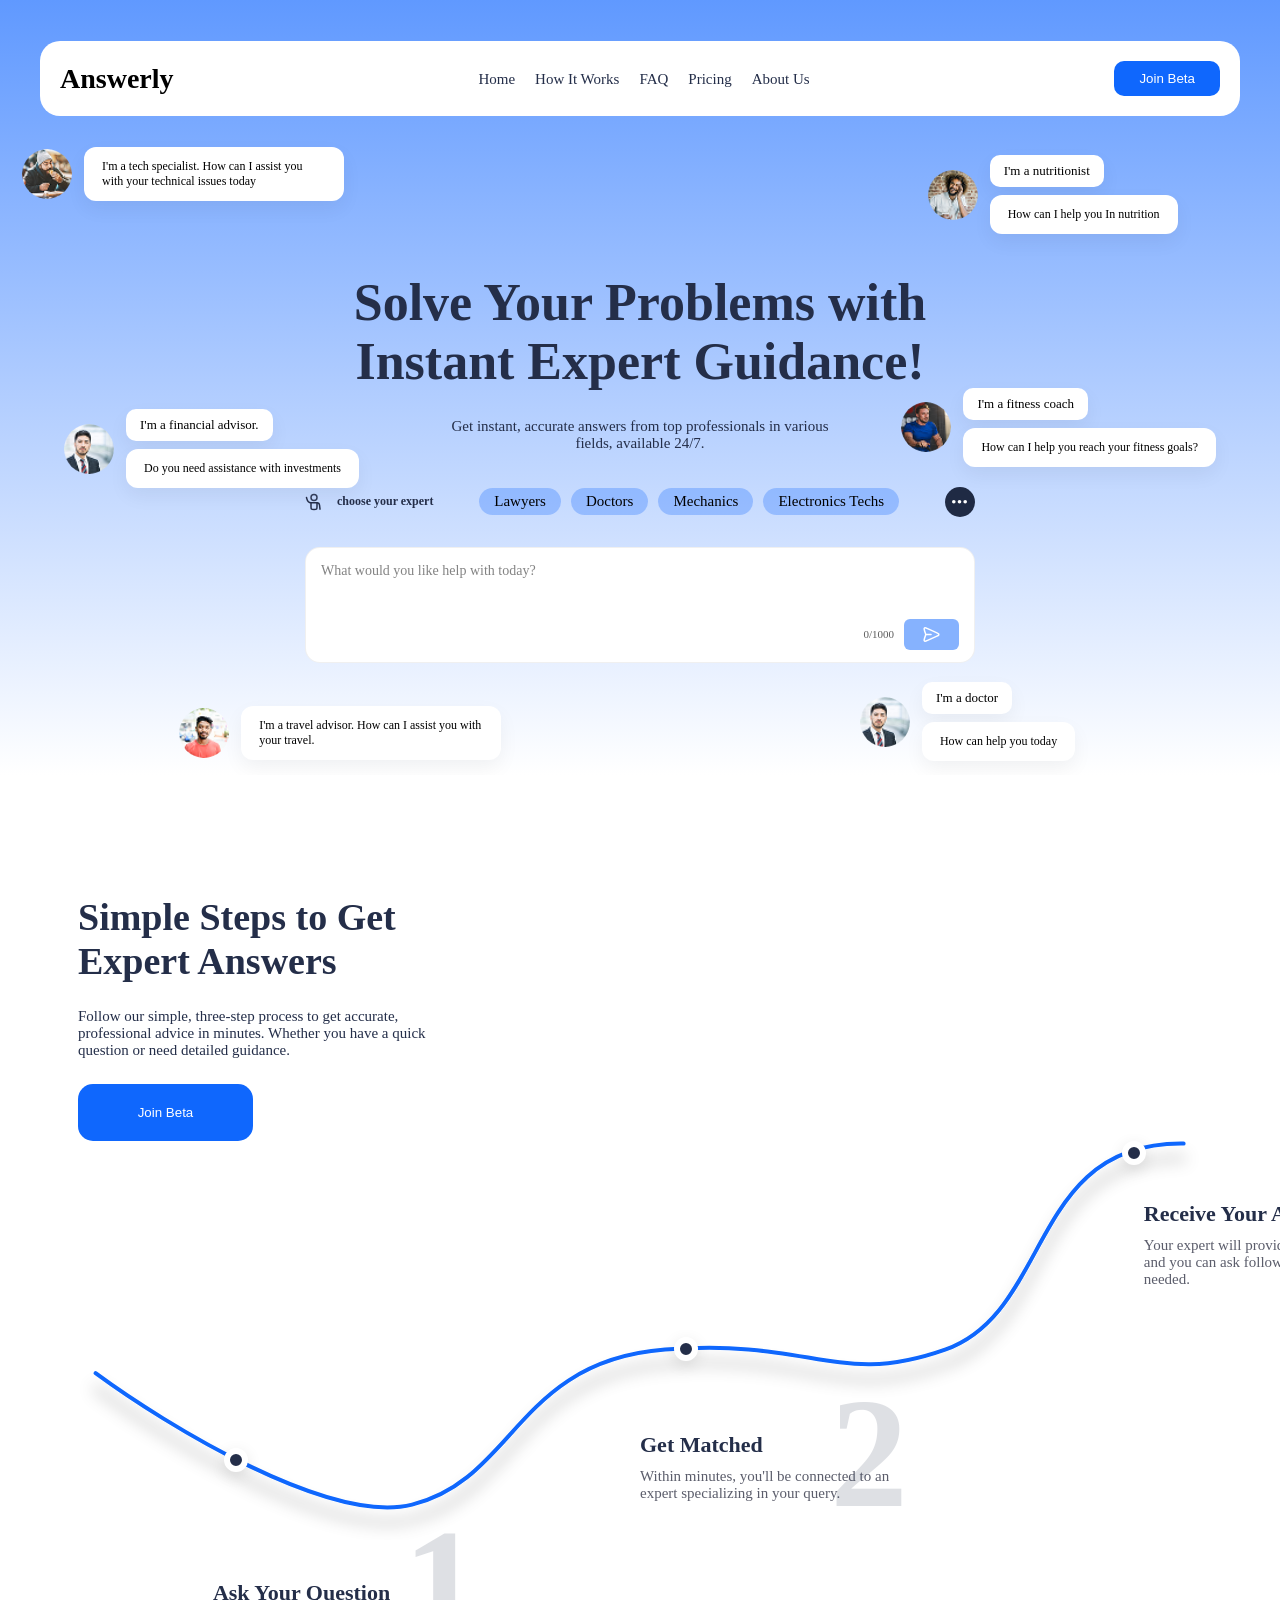
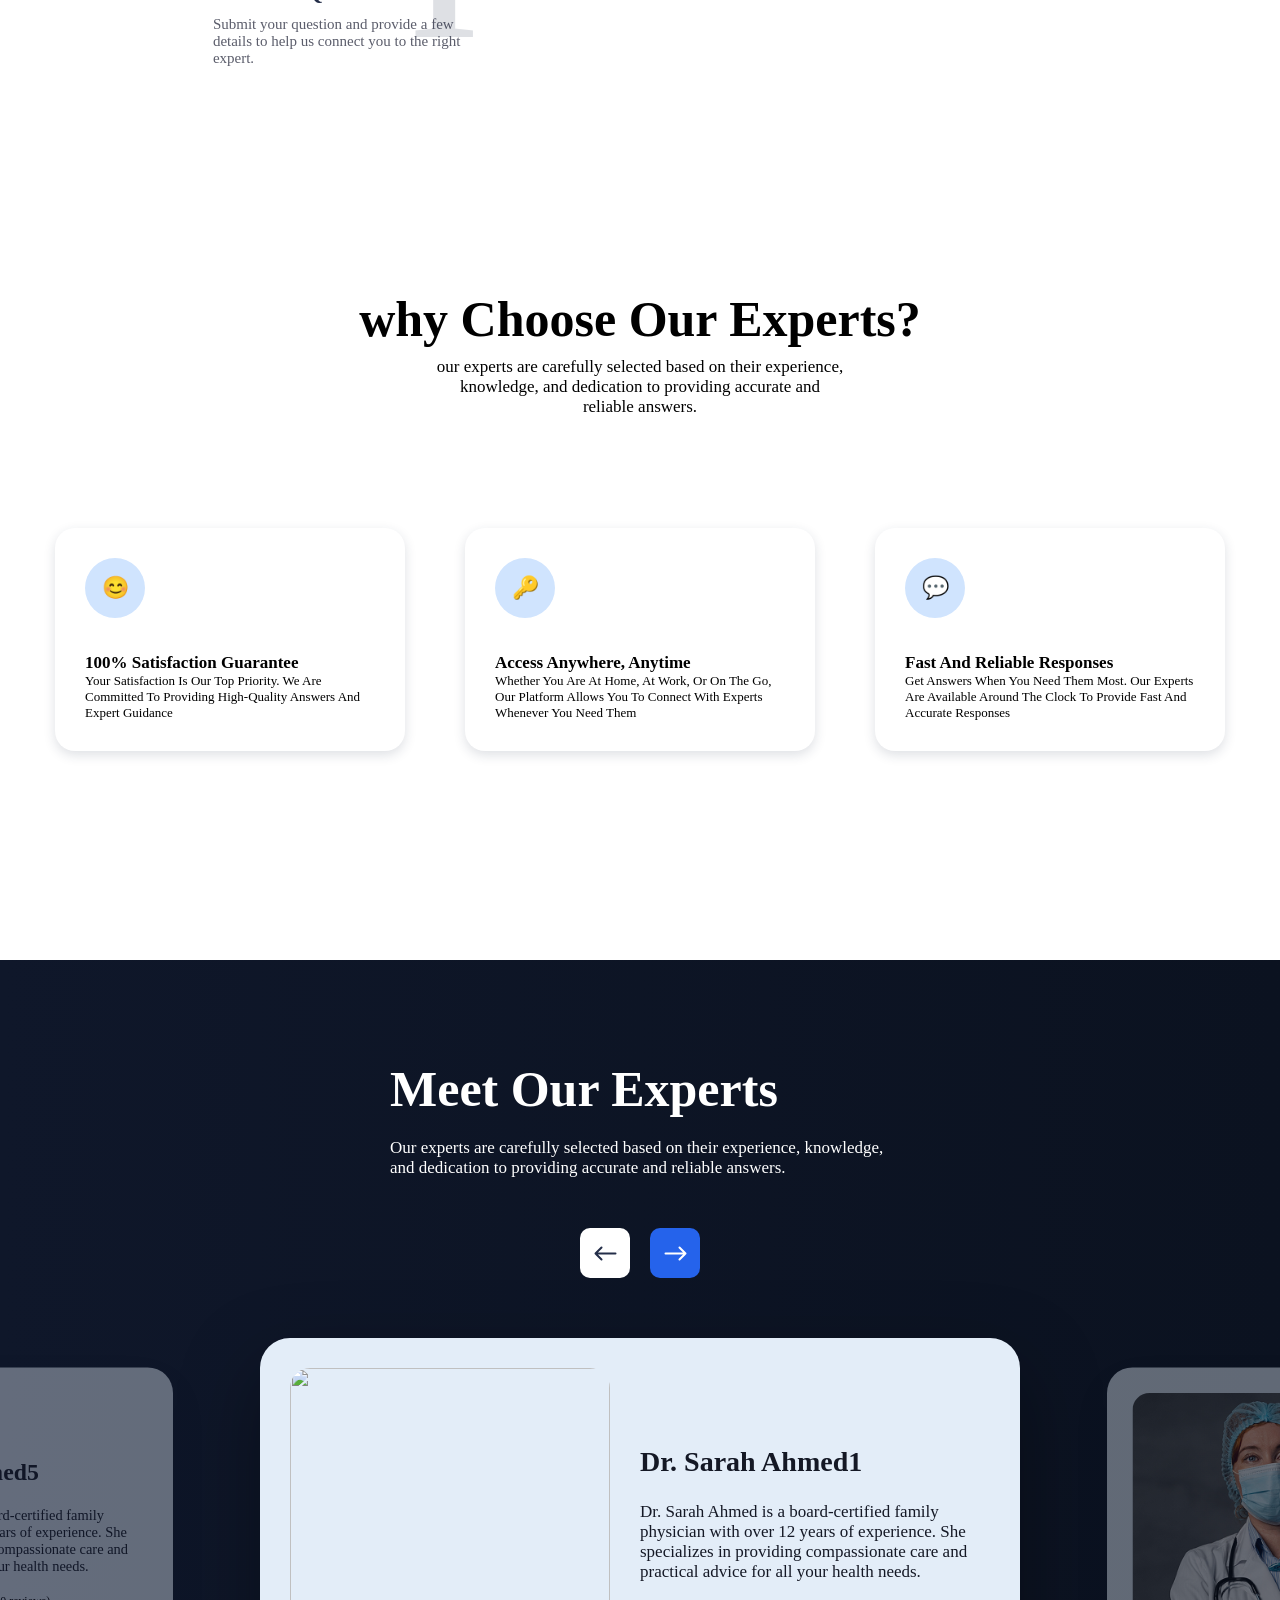
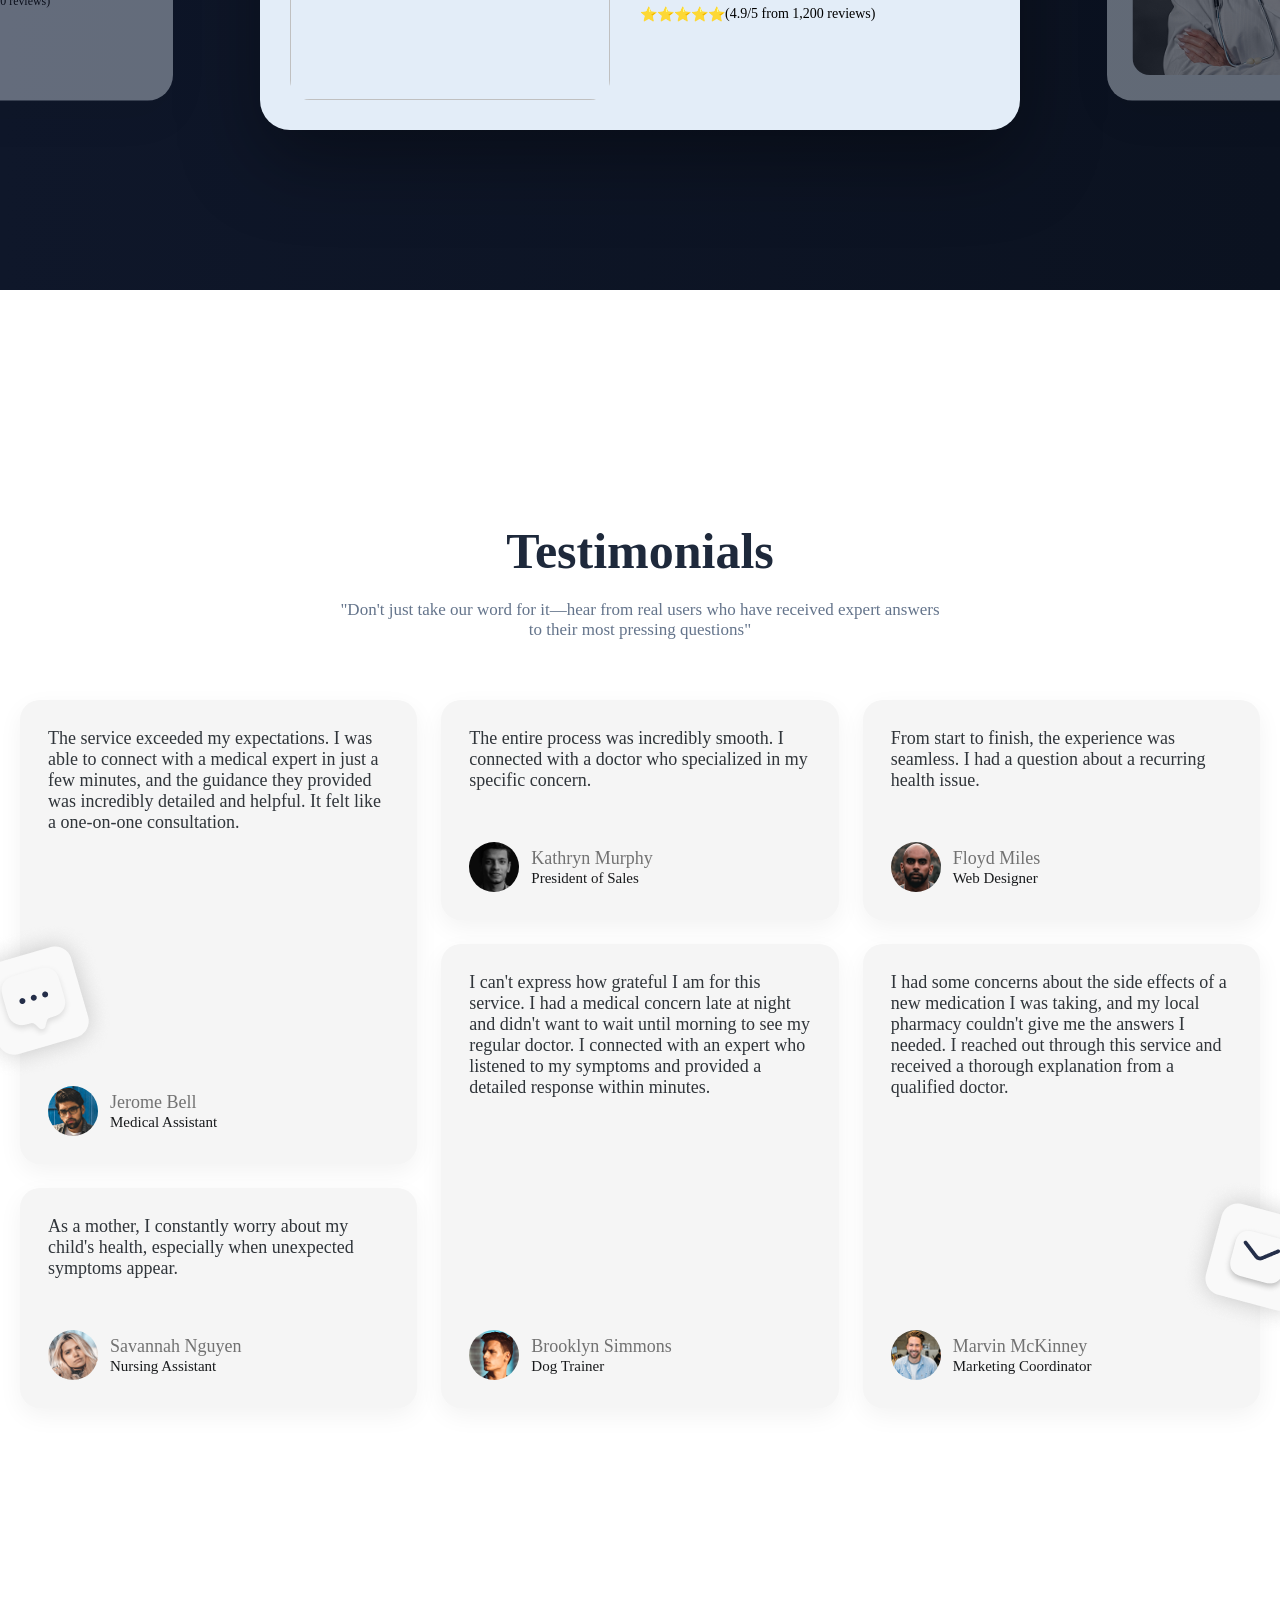
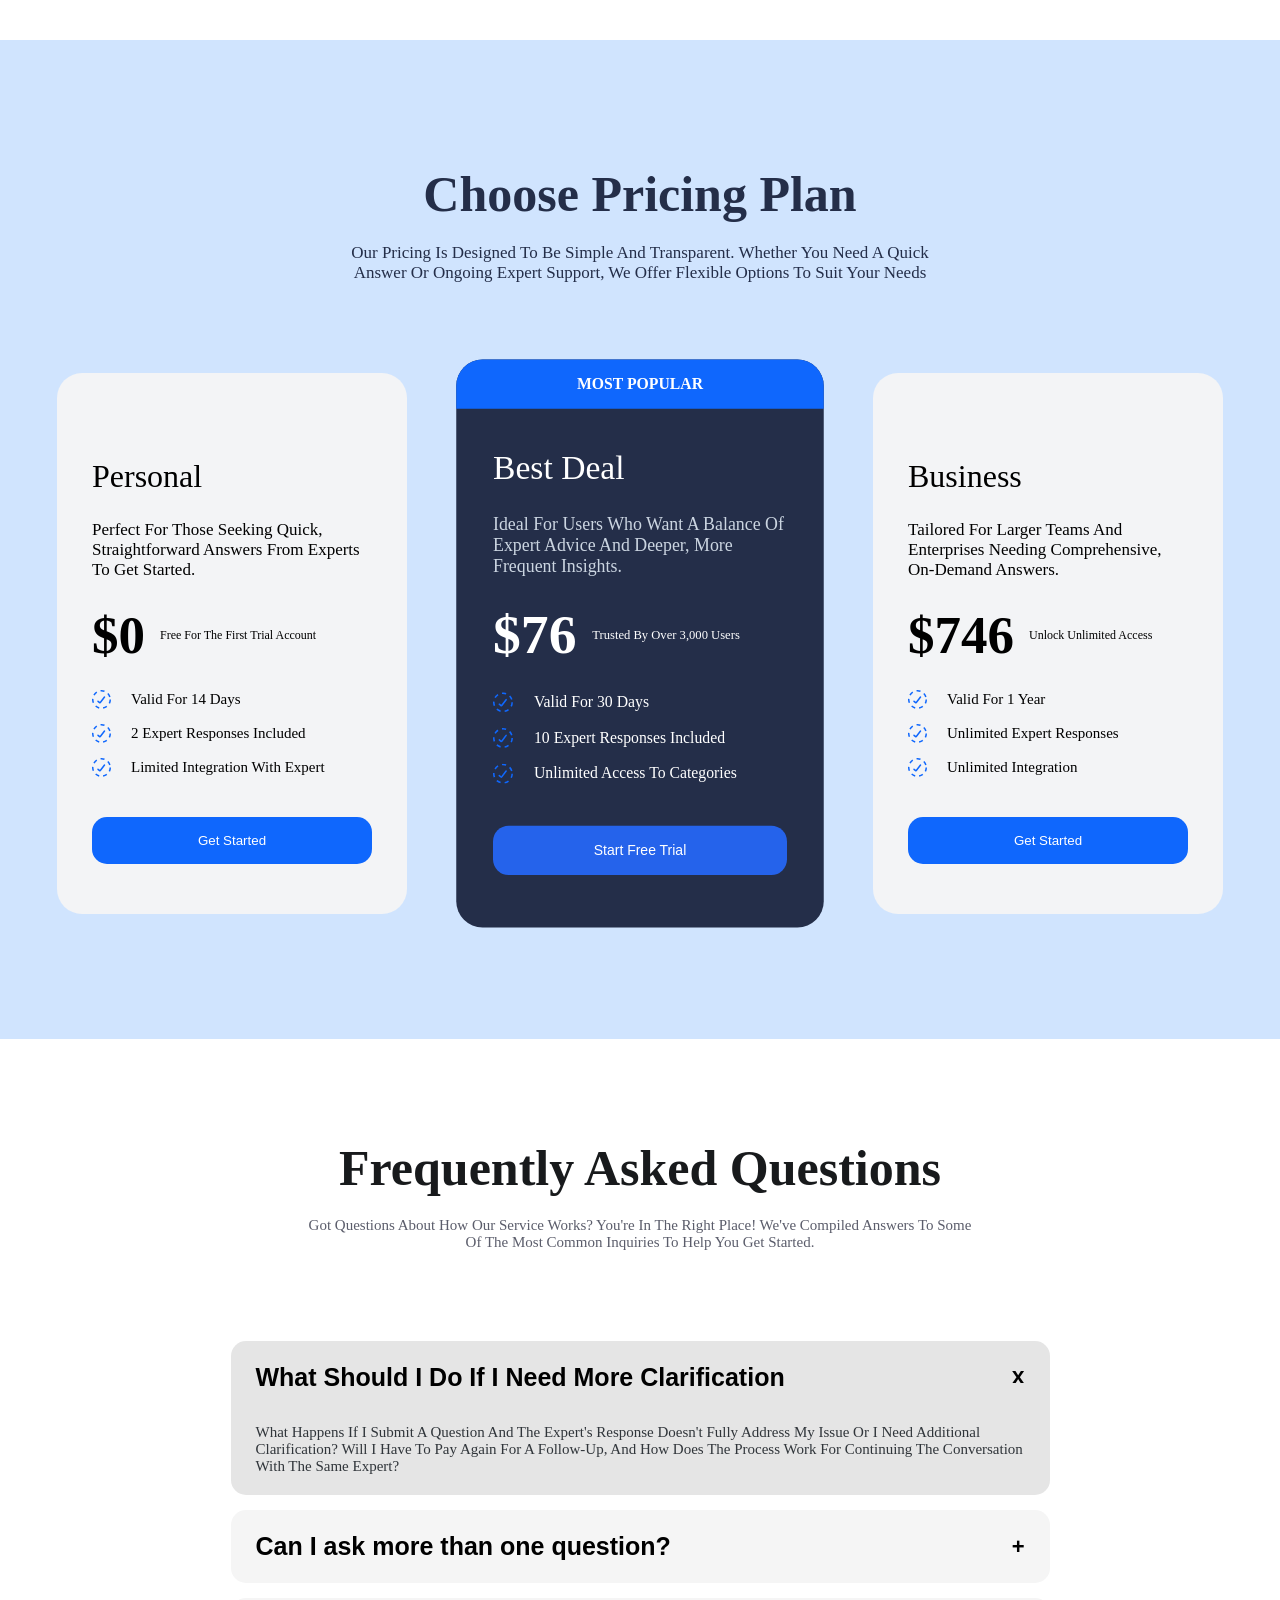
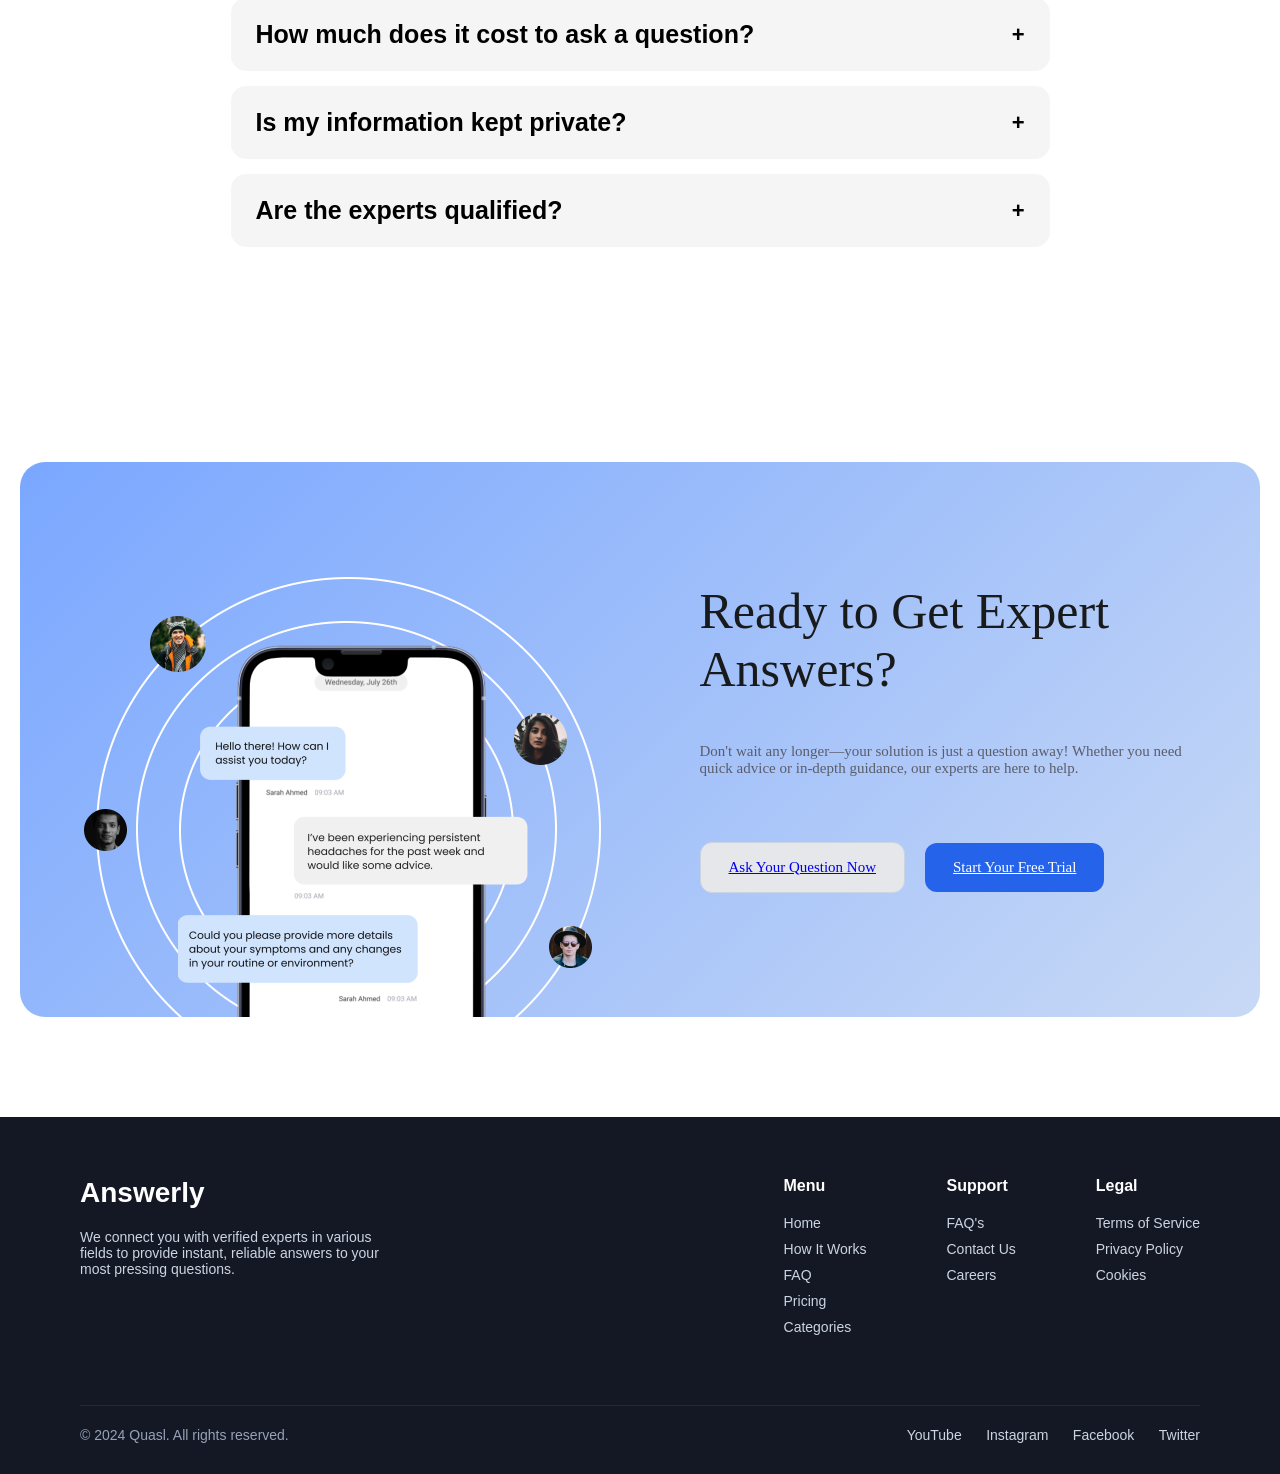
==== commit 9e74cc42: "multiple edits" ====
--- a/index.html
+++ b/index.html
@@ -3,12 +3,17 @@
   <head>
     <meta charset="UTF-8" />
     <meta name="viewport" content="width=device-width, initial-scale=1.0" />
+    <meta
+      name="description"
+      content="Get instant expert answers from professionals in law, medicine, tech and more. 24/7 support."
+    />
     <title>Answerly</title>
     <link
       rel="stylesheet"
       href="https://cdn.jsdelivr.net/npm/swiper@11/swiper-bundle.min.css"
     />
     <link rel="stylesheet" href="style.css" />
+    <link rel="icon" type="image/x-icon" href="favicon.ico" />
   </head>
 
   <body>
@@ -23,7 +28,7 @@
         <li><a href="#pricing">pricing</a></li>
         <li><a href="#why">about Us</a></li>
       </ul>
-      <button class="button desktop-btn">Join Beta</button>
+      <button class="button desktop-btn" id="joinBtn">Join Beta</button>
       <div class="menu-toggle" id="menuToggle">
         <svg
           width="40"
@@ -44,12 +49,58 @@
     </header>
     <main>
       <section class="hero-section" id="hero">
+        <div class="hero-bubbles">
+          <div class="bubble bubble-1">
+            <img src="./assets/images/1.png" alt="" />
+            <div class="bubble-text">
+              <div class="label">I'm a nutritionist</div>
+              <div class="message">How can I help you In nutrition</div>
+            </div>
+          </div>
+          <div class="bubble bubble-2">
+            <img src="./assets/images/2.png" alt="" />
+            <div class="bubble-text">
+              <div class="message">
+                I'm a travel advisor. How can I assist you with your travel.
+              </div>
+            </div>
+          </div>
+          <div class="bubble bubble-3">
+            <img src="./assets/images/3.png" alt="" />
+            <div class="bubble-text">
+              <div class="label">I'm a fitness coach</div>
+              <div class="message">
+                How can I help you reach your fitness goals?
+              </div>
+            </div>
+          </div>
+          <div class="bubble bubble-4">
+            <img src="./assets/images/4.png" alt="" />
+            <div class="bubble-text">
+              <div class="label">I'm a financial advisor.</div>
+              <div class="message">Do you need assistance with investments</div>
+            </div>
+          </div>
+          <div class="bubble bubble-5">
+            <img src="./assets/images/4.png" alt="" />
+            <div class="bubble-text">
+              <div class="label">I'm a doctor</div>
+              <div class="message">How can help you today</div>
+            </div>
+          </div>
+          <div class="bubble bubble-6">
+            <img src="./assets/images/6.png" alt="" />
+            <div class="bubble-text">
+              <div class="message">
+                I'm a tech specialist. How can I assist you with your technical
+                issues today
+              </div>
+            </div>
+          </div>
+        </div>
         <div class="container">
           <div class="text-content">
-            <h2>
-              Solve Your Problems with<br />
-              Instant Expert Guidance!
-            </h2>
+            <h2>Solve Your Problems with Instant Expert Guidance!</h2>
             <p>
               Get instant, accurate answers from top professionals in various
               fields, available 24/7.
@@ -86,7 +137,7 @@
                     stroke-width="1.5"
                   />
                 </svg>
-                <span>choise your expert</span>
+                <span>choose your expert</span>
               </div>
               <ul class="suggestion-container">
                 <li>Lawyers</li>
@@ -119,7 +170,6 @@
                     r="1.81034"
                     fill="currentColor"
                   />
-                  height="4"
                 </svg>
               </div>
             </div>
@@ -172,14 +222,68 @@
           </div>
 
           <div class="steps-wrapper">
+            <svg
+              width="1124"
+              height="399"
+              viewBox="0 0 1124 399"
+              fill="none"
+              xmlns="http://www.w3.org/2000/svg"
+            >
+              <g filter="url(#filter0_d_353_762)">
+                <path
+                  d="M17.6003 232.118C88.767 284.451 251.7 384.018 334.1 363.618C437.1 338.118 438.6 220.118 587.1 208.618C735.6 197.118 759.6 246.618 867.1 208.618C974.6 170.618 950.6 0.6176 1105.6 2.6176"
+                  stroke="#0F67FD"
+                  stroke-width="4"
+                  stroke-linecap="round"
+                />
+              </g>
+              <defs>
+                <filter
+                  id="filter0_d_353_762"
+                  x="9.72748e-05"
+                  y="9.72748e-05"
+                  width="1123.2"
+                  height="398.933"
+                  filterUnits="userSpaceOnUse"
+                  color-interpolation-filters="sRGB"
+                >
+                  <feFlood flood-opacity="0" result="BackgroundImageFix" />
+                  <feColorMatrix
+                    in="SourceAlpha"
+                    type="matrix"
+                    values="0 0 0 0 0 0 0 0 0 0 0 0 0 0 0 0 0 0 127 0"
+                    result="hardAlpha"
+                  />
+                  <feOffset dy="15" />
+                  <feGaussianBlur stdDeviation="7.8" />
+                  <feComposite in2="hardAlpha" operator="out" />
+                  <feColorMatrix
+                    type="matrix"
+                    values="0 0 0 0 0 0 0 0 0 0 0 0 0 0 0 0 0 0 0.25 0"
+                  />
+                  <feBlend
+                    mode="normal"
+                    in2="BackgroundImageFix"
+                    result="effect1_dropShadow_353_762"
+                  />
+                  <feBlend
+                    mode="normal"
+                    in="SourceGraphic"
+                    in2="effect1_dropShadow_353_762"
+                    result="shape"
+                  />
+                </filter>
+              </defs>
+            </svg>
             <img
-              src="./assets/images/features-image.png"
+              class="image-c"
+              src="./assets/images/c.png"
               alt="Steps Background"
             />
 
             <div class="steps">
+              <div class="dot dot-1"></div>
               <div class="step step-1">
-                <div class="dot"></div>
                 <span class="step-num">1</span>
                 <div class="step-text">
                   <h3>Ask Your Question</h3>
@@ -190,8 +294,8 @@
                 </div>
               </div>
 
+              <div class="dot dot-2"></div>
               <div class="step step-2">
-                <div class="dot"></div>
                 <span class="step-num">2</span>
                 <div class="step-text">
                   <h3>Get Matched</h3>
@@ -202,8 +306,8 @@
                 </div>
               </div>
 
+              <div class="dot dot-3"></div>
               <div class="step step-3">
-                <div class="dot"></div>
                 <span class="step-num">3</span>
                 <div class="step-text">
                   <h3>Receive Your Answer</h3>
@@ -217,7 +321,6 @@
           </div>
         </div>
       </section>
-
       <section class="why-section" id="why">
         <div class="why-container">
           <div class="why-text">
@@ -390,7 +493,7 @@
             <h2>Testimonials</h2>
             <p>
               "Don't just take our word for it—hear from real users who have
-              received expert answers to their most pressing questions
+              received expert answers to their most pressing questions"
             </p>
           </div>
           <div class="grid" id="testimonialsGrid">
@@ -785,8 +888,8 @@
             </p>
 
             <div class="cta-buttons">
-              <button class="btn-secondary">Ask Your Question Now</button>
-              <button class="btn-primary">Start Your Free Trial</button>
+              <a href="#hero" class="btn-secondary">Ask Your Question Now</a>
+              <a href="#pricing" class="btn-primary">Start Your Free Trial</a>
             </div>
           </div>
         </div>
@@ -839,8 +942,8 @@
         </div>
       </footer>
     </main>
+    <script src="https://cdn.jsdelivr.net/npm/swiper@11/swiper-bundle.min.js"></script>
   </body>
-  <script src="https://cdn.jsdelivr.net/npm/swiper@11/swiper-bundle.min.js"></script>
   <script src="./script.js" type="module"></script>
   <script src="./menu-handler.js" type="module"></script>
 </html>
--- a/style.css
+++ b/style.css
@@ -9,7 +9,9 @@
 *::after {
   box-sizing: border-box;
 }
-
+main {
+  overflow: hidden;
+}
 img {
   max-width: 100%;
   height: auto;
@@ -22,10 +24,11 @@
 
 html,
 body {
-  margin: 0;
+  margin: 0 auto;
   padding: 0;
   box-sizing: border-box;
   scroll-behavior: smooth;
+  font-family: var(--font-family);
 }
 h1,
 h2,
@@ -48,7 +51,6 @@
 }
 
 .header {
-  font-family: var(--font-family);
   display: flex;
   justify-content: space-between;
   align-items: center;
@@ -63,11 +65,12 @@
   top: 41px;
   left: 50%;
   transform: translateX(-50%);
+  z-index: 1;
 }
 
 .header .logo_container h2 {
   font-size: 28px;
-  font-family: var(--font-family);
+
   font-weight: 600;
   margin: 0;
   cursor: pointer;
@@ -84,9 +87,10 @@
   list-style: none;
 }
 .header .navigation li a {
+  position: relative;
   text-decoration: none;
   color: #242e49;
-  font-size: 14px;
+  font-size: 15px;
   font-weight: 500;
   transition: 0.3s ease;
 }
@@ -109,38 +113,19 @@
   background-color: white;
   transition: width 0.3s ease;
 }
-/* .navigation a {
-  position: relative;
-  text-decoration: none;
-  color: #242e49;
-}
-
-.navigation a::after {
-  content: "";
-  position: absolute;
-  left: 0;
-  bottom: -4px;
-  width: 0%;
-  height: 2px;
-  background: #0f67fd;
-  transition: width 0.3s ease;
-}
-
-.navigation a:hover::after {
-  width: 100%;
-} */
+
 .header .button {
   background: #0f67fd;
   color: #fff;
   border: none;
   padding: 10px 25px;
   border-radius: 10px;
-  font-family: var(--font-family);
+
   text-transform: capitalize;
   cursor: pointer;
-  &:hover {
-    background: #0c56c1;
-  }
+}
+.header .button:hover {
+  background: #0c56c1;
 }
 .menu-toggle {
   display: none;
@@ -151,11 +136,12 @@
 .hero-section {
   background: linear-gradient(#6099ff, #fff);
   min-height: calc(100svh - calc(41px + 84px));
-  padding-top: calc(41px + 84px);
+  padding-top: calc(120px + 90px);
   display: flex;
   justify-content: center;
   align-items: center;
   overflow: hidden;
+  position: relative;
 }
 
 .hero-section .container {
@@ -165,31 +151,102 @@
   flex-direction: column;
   gap: 35px;
   margin-top: 60px;
-}
-
+  position: relative;
+  z-index: 2;
+}
+
+/* ========================= */
+/* .hero-bubbles {
+  position: absolute;
+  inset: 0;
+  pointer-events: none;
+} */
+
+.bubble {
+  position: absolute;
+  display: flex;
+  align-items: center;
+  gap: 12px;
+}
+
+.bubble-text {
+  display: flex;
+  flex-direction: column;
+  gap: 8px;
+}
+
+.label {
+  background: #ffffff;
+  padding: 8px 14px;
+  border-radius: 10px;
+  font-size: 13px;
+  font-weight: 500;
+  width: fit-content;
+  box-shadow: 0 8px 20px rgba(0, 0, 0, 0.05);
+}
+
+.message {
+  background: #ffffff;
+  padding: 12px 18px;
+  border-radius: 12px;
+  font-size: 12px;
+  max-width: 260px;
+  box-shadow: 0 8px 20px rgba(0, 0, 0, 0.05);
+}
+
+.bubble img {
+  width: 50px;
+  height: 50px;
+  border-radius: 50%;
+  object-fit: cover;
+}
+.bubble-1 {
+  top: 20%;
+  right: 8%;
+}
+
+.bubble-2 {
+  bottom: 2%;
+  left: 14%;
+}
+.bubble-3 {
+  right: 5%;
+  top: 50%;
+}
+.bubble-4 {
+  left: 5%;
+  bottom: 37%;
+}
+.bubble-5 {
+  right: 16%;
+  top: 88%;
+}
+.bubble-6 {
+  top: 19%;
+  left: 22px;
+}
 .hero-section .text-content {
   display: flex;
   align-items: center;
   flex-direction: column;
   gap: 27px;
+  text-align: center;
 }
 
 .hero-section .text-content h2 {
-  font-size: clamp(34px, 3vw, 64px);
-  /* font-size: clamp(28px, 3vw, 55px); */
-  font-family: var(--font-family);
+  font-size: clamp(28px, 5vw, 52px);
+
   font-weight: 600;
-  text-align: center;
   color: #242e49;
+  max-width: 750px;
 }
 
 .hero-section .text-content p {
-  font-family: var(--font-family);
   font-weight: 400;
   font-size: 15px;
   text-align: center;
   color: #242e49;
-  max-width: 600px;
+  max-width: 400px;
 }
 
 .hero-section .chat {
@@ -201,8 +258,9 @@
 .hero-section .chat .suggestions {
   display: flex;
   align-items: center;
-  gap: 20px;
-  position: relative;
+  gap: 6px;
+  position: relative;
+  justify-content: space-between;
 }
 
 .hero-section .chat .suggestions .menu-modal {
@@ -216,18 +274,20 @@
   overflow: hidden;
   cursor: pointer;
 }
+.menu-modal .dots {
+  color: white;
+  font-size: 16px;
+}
 
 .hero-section .chat .suggestions .menu-modal span {
-  font-family: var(--font-family);
   font-weight: 400;
   font-size: 12px;
   padding: 10px 15px;
   cursor: pointer;
-  &:hover {
-    background-color: #d3d3d3;
-  }
-}
-
+}
+.hero-section .chat .suggestions .menu-modal span:hover {
+  background-color: #d3d3d3;
+}
 .hero-section .chat .suggestions .suggestion-title {
   display: flex;
   align-items: center;
@@ -236,7 +296,6 @@
 }
 
 .hero-section .chat .suggestions .suggestion-title span {
-  font-family: var(--font-family);
   font-weight: 600;
   font-size: 12px;
   text-align: center;
@@ -252,7 +311,6 @@
 }
 
 .hero-section .chat .suggestions .suggestion-container li {
-  font-family: var(--font-family);
   font-weight: 400;
   font-size: 15px;
   background: #0f67fd47;
@@ -260,13 +318,13 @@
   padding: 5px 15px;
   white-space: nowrap;
   cursor: pointer;
-  &:hover {
-    background: #0f67fd;
-    color: #fff;
-  }
-}
-
-.hero-section .chat .suggestions .suggestion-container .menu-icon {
+}
+.hero-section .chat .suggestions .suggestion-container li:hover {
+  background: #0f67fd;
+  color: #fff;
+}
+
+.hero-section .container .chat .suggestions .menu-icon {
   width: 30px;
   height: 30px;
   border-radius: 50%;
@@ -276,15 +334,18 @@
   align-items: center;
   justify-content: center;
   cursor: pointer;
-}
-
+  background-color: #1f2a44;
+}
+.menu-modal svg {
+  fill: white;
+}
 .hero-section .chat .form {
   width: 100%;
 }
 
 .hero-section .chat .form .textarea-error {
   color: rgb(250, 44, 44);
-  font-family: var(--font-family);
+
   font-size: 14px;
   margin-top: 10px;
 }
@@ -310,15 +371,15 @@
   padding: 15px;
   resize: none;
   background-color: transparent;
-  &::placeholder {
-    color: #838383;
-  }
-  &:focus {
-    border: none;
-    outline: none;
-  }
-}
-
+}
+.hero-section .chat .form .field-container textarea::placeholder {
+  color: #838383;
+}
+
+.hero-section .chat .form .field-container textarea:focus {
+  border: none;
+  outline: none;
+}
 .hero-section .chat .form .field-container .submit-container {
   display: flex;
   align-items: center;
@@ -333,7 +394,6 @@
 }
 
 .hero-section .chat .form .field-container .submit-container #text-conter {
-  font-family: var(--font-family);
   font-weight: 400;
   font-size: 11px;
   text-align: center;
@@ -352,15 +412,14 @@
   border-radius: 6px;
   cursor: pointer;
   pointer-events: auto;
-  &:disabled {
-    opacity: 0.5;
-    cursor: auto;
-  }
-}
-
+}
+.hero-section .chat .form .field-container .submit-container .submit:disabled {
+  opacity: 0.5;
+  cursor: auto;
+}
 .features-section {
   background: #fff;
-  overflow: hidden;
+  /* overflow: hidden; */
   align-items: center;
   min-height: auto;
   justify-content: center;
@@ -369,14 +428,15 @@
 }
 
 .features-container {
-  font-family: var(--font-family);
-  display: grid;
-  align-items: center;
+  display: flex;
+  flex-direction: column;
   max-width: 1280px;
-  margin: 0 auto;
-  padding: 0 20px;
-  width: 100%;
-  height: 100%;
+  /* margin: 0 auto; */
+  /* padding: 0 20px;
+  width: 100%;
+  height: 100%; */
+  /* margin-left: 80px; */
+  margin-right: auto;
 }
 .features-container .text-content {
   display: flex;
@@ -384,6 +444,8 @@
   gap: 25px;
   text-align: left;
   z-index: 1;
+  max-width: 380px;
+  position: relative;
 }
 .features-container .text-content h2 {
   font-weight: 600;
@@ -409,55 +471,79 @@
   color: #fff;
   border: none;
   padding: 10px 25px;
-  font-family: var(--font-family);
+
   text-transform: capitalize;
   cursor: pointer;
-  &:hover {
-    background: #0c56c1;
-  }
+}
+.features-container .text-content .features-button:hover {
+  background: #0c56c1;
 }
 .steps-wrapper {
-  position: relative;
-  width: 100%;
-  height: 500px;
-  max-width: 100%;
-  /* margin-top: -190px; */
-  text-align: left;
-}
-
+  max-width: 1600px;
+  position: relative;
+  width: 100%;
+  height: 100%;
+  margin: 0 auto;
+}
+.steps-wrapper svg {
+  width: 100%;
+  height: auto;
+  display: block;
+}
+.image-c {
+  display: none;
+}
+.steps {
+  position: absolute;
+  top: 0;
+  left: 0;
+  width: 100%;
+  height: 100%;
+  display: flex;
+  inset: 0;
+}
 .step {
   position: absolute;
-  z-index: 10;
-  width: 280px;
-  display: flex;
-  flex-direction: column;
-  gap: 20px;
+  /* display: flex;
+  align-items: center;
+  gap: 20px; */
+  max-width: 283px;
+  text-align: left;
+}
+.step-1 {
+  top: 110%;
+  left: 12%;
+}
+.step-2 {
+  top: 73%;
+  left: 50%;
+}
+.step-3 {
+  top: 15%;
+  right: -20%;
 }
 
 .step-num {
-  font-family: var(--font-family);
-  position: absolute;
   color: #242e4926;
-  z-index: -1;
-  top: 20px;
-  right: -2px;
   font-weight: 900;
   font-size: 156px;
-}
-
-.step h3 {
+  position: absolute;
+  top: -98%;
+  right: 15px;
+}
+
+.steps .step-text h3 {
   font-size: 22px;
   margin-bottom: 10px;
   color: #242e49;
   font-weight: 600;
 }
 
-.step p {
+.steps .step-text p {
   font-size: 15px;
   color: #5b5d6b;
   font-weight: 400;
 }
-
 .dot {
   width: 24px;
   height: 24px;
@@ -466,29 +552,25 @@
   border-radius: 50%;
   box-shadow: 0 4px 15px rgba(0, 0, 0, 0.1);
   margin-bottom: 20px;
-}
-
-.steps-wrapper .step-1 {
-  left: 15%;
-  top: 72%;
-}
-.step-2 {
+  position: absolute;
+}
+.dot-1 {
+  top: 77%;
+  left: 13%;
+}
+.dot-2 {
+  top: 49%;
   left: 53%;
-  top: 43%;
-}
-.step-3 {
-  left: 91%;
-  top: 0%;
-}
-.steps-wrapper img {
-  object-fit: contain;
-  min-width: 100%;
-  height: auto;
-  display: block;
-}
+}
+.dot-3 {
+  top: 0;
+  right: 5%;
+}
+
 .why-section {
   align-items: center;
-  min-height: 100svh;
+  min-height: 100vh;
+  min-height: 100dvh;
   justify-content: center;
   text-align: center;
   display: flex;
@@ -509,12 +591,10 @@
   margin-top: 20px;
 }
 .why-section .why-container .why-text h2 {
-  font-family: var(--font-family);
   font-weight: 600;
   font-size: clamp(28px, 4vw, 50px);
 }
 .why-section .why-container .why-text p {
-  font-family: var(--font-family);
   font-weight: 400;
   font-size: 17px;
   text-align: center;
@@ -558,14 +638,12 @@
   gap: 8px;
 }
 .why-section .why-container .why-cards .why-card h3 {
-  font-family: var(--font-family);
   font-weight: 600;
   font-size: 17px;
   text-align: left;
   margin-top: 20px;
 }
 .why-section .why-container .why-cards .why-card p {
-  font-family: var(--font-family);
   font-weight: 400;
   font-size: 13px;
   text-align: left;
@@ -584,7 +662,8 @@
 }
 .why-card:hover {
   background-color: #0f67fd;
-  transform: translateY(-5px);
+  will-change: transform;
+  /* transform: translateY(-5px); */
   box-shadow: 0 10px 25px rgba(15, 103, 253, 0.3);
 }
 .why-card h3,
@@ -609,16 +688,17 @@
 }
 .experts-section .experts-container {
   max-width: 100%;
+  /* max-width: 1280px; */
   position: relative;
   padding-left: 0;
   padding-right: 0;
-  max-width: 1280px;
   margin: 0 auto;
   padding: 0 20px;
 }
 
 .experts-section .experts-header {
   display: flex;
+  flex-direction: column;
   gap: 30px;
   max-width: 1280px;
   width: 100%;
@@ -630,13 +710,12 @@
   display: flex;
   flex-direction: column;
   color: #fff;
-  font-family: var(--font-family);
+
   font-weight: 600;
-  font-size: 50px;
+  font-size: clamp(28px, 4vw, 50px);
 }
 
 .experts-section .experts-header p {
-  font-family: var(--font-family);
   font-weight: 400;
   text-align: left;
   color: #fff;
@@ -651,85 +730,84 @@
 }
 .experts-slider-wrapper {
   border-radius: 40px;
-  padding: 60px 40px;
-  margin-top: 60px;
+  /* padding: 60px 40px;
+  margin-top: 60px; */
   position: relative;
 }
 .swiper {
-  gap: 25px;
+  width: 100%;
   max-width: 1440px;
-  width: 100%;
-  position: relative;
+  padding: 60px 0;
   overflow: visible;
 }
-
 .swiper-slide {
-  max-width: 760px;
-  width: 100%;
+  width: auto;
   display: flex;
   justify-content: center;
+  align-items: center;
   transition:
-    transform 0.6s ease,
-    opacity 0.6s ease;
+    transform 0.5s ease,
+    opacity 0.5s ease;
+  opacity: 0.5;
   transform: scale(0.85);
-  opacity: 0.4;
-}
-
-.expert-card {
-  width: 100%;
-  height: 392px;
-  padding: 30px;
-  gap: 30px;
-  font-weight: 600;
-  font-size: 24px;
-  box-shadow: 0 20px 50px rgba(0, 0, 0, 0.25);
-  transition: 0.4s ease;
-  display: flex;
-  border-radius: 30px;
-  align-items: center;
-  background: #e3edf8;
-}
-.swiper-slide .expert-card .expert-info {
-  display: flex;
-  flex-direction: column;
-  gap: 24px;
-}
-.swiper-slide .expert-card .expert-info h3 {
-  font-family: var(--font-family);
-  font-weight: 600;
-  font-size: 28px;
-  color: #141825;
-}
-.swiper-slide .expert-card .expert-info p {
-  font-family: var(--font-family);
-  font-weight: 400;
-  font-size: 17px;
-  color: #141825;
-}
-
-.expert-card img {
-  height: 100%;
-  max-width: 346px;
-  object-fit: cover;
-  border-radius: 15px;
-}
-.expert-card .expert-info .rating {
-  display: flex;
-  font-weight: 400;
-  font-size: 14px;
-}
-.nav-buttons {
-  display: flex;
-  position: relative;
-  top: 0;
-  right: 0;
-  gap: 20px;
-}
-
+}
 .swiper-slide-active {
   transform: scale(1);
   opacity: 1;
   z-index: 2;
+}
+.swiper-slide:not(.swiper-slide-active) {
+  transform: scale(0.85);
+  opacity: 0.4;
+}
+.expert-card {
+  width: 760px;
+  height: 392px;
+  padding: 30px;
+  display: flex;
+  gap: 30px;
+  align-items: center;
+  border-radius: 30px;
+  background: #e3edf8;
+  box-shadow: 0 20px 50px rgba(0, 0, 0, 0.15);
+  transition: box-shadow 0.4s ease;
+  flex-direction: row;
+}
+.expert-card img {
+  width: 320px;
+  height: 100%;
+  object-fit: cover;
+  border-radius: 20px;
+}
+.swiper-slide .expert-card .expert-info {
+  display: flex;
+  flex-direction: column;
+  gap: 24px;
+}
+.swiper-slide .expert-card .expert-info h3 {
+  font-weight: 600;
+  font-size: 28px;
+  color: #141825;
+}
+.swiper-slide .expert-card .expert-info p {
+  font-weight: 400;
+  font-size: 17px;
+  color: #141825;
+}
+
+.expert-card .expert-info .rating {
+  display: flex;
+  font-weight: 400;
+  font-size: 14px;
+}
+.nav-buttons {
+  display: flex;
+  position: relative;
+  top: 0;
+  right: 0;
+  gap: 20px;
+  justify-content: flex-end;
+  margin-top: 20px;
 }
 
 .custom-prev,
@@ -770,7 +848,6 @@
 }
 
 .testimonials-section {
-  font-family: var(--font-family);
   background: #fff;
   display: flex;
   justify-content: center;
@@ -830,11 +907,10 @@
   justify-content: space-between;
   transition: transform 0.3s ease;
   cursor: pointer;
-  &:hover {
-    background: #fff;
-  }
-}
-
+}
+.testimonials-section .card:hover {
+  background: #fff;
+}
 .testimonials-section .card.large {
   grid-row: span 2;
 }
@@ -893,7 +969,6 @@
 }
 
 .pricing-container {
-  font-family: var(--font-family);
   max-width: 1280px;
   width: 100%;
   margin: 0 auto;
@@ -972,7 +1047,6 @@
 }
 
 .card .button {
-  font-family: var(--font-family);
   margin-top: auto;
   background: #0f67fd;
   color: #fff;
@@ -1032,7 +1106,7 @@
 
 .faq-section {
   position: relative;
-  font-family: var(--font-family);
+
   text-transform: capitalize;
   background: #fff;
   display: flex;
@@ -1044,7 +1118,6 @@
 }
 
 .faq-container {
-  font-family: var(--font-family);
   max-width: 1280px;
   margin: 0 auto;
 }
@@ -1124,7 +1197,7 @@
 }
 
 .faq-item.active .faq-answer {
-  max-height: 200px;
+  max-height: 500px;
   padding-top: 10px;
 }
 
@@ -1139,7 +1212,6 @@
 }
 
 .cta-container {
-  font-family: var(--font-family);
   max-width: 1240px;
   width: 100%;
   border-radius: 25px;
@@ -1189,13 +1261,12 @@
   font-weight: 400;
 }
 .cta-buttons {
-  font-family: var(--font-family);
   display: flex;
   gap: 20px;
   height: 60px;
+  align-items: center;
 }
 .btn-primary {
-  font-family: var(--font-family);
   background: #2563eb;
   color: #fff;
   border: none;
@@ -1210,7 +1281,6 @@
   background: #1d4ed8;
 }
 .btn-secondary {
-  font-family: var(--font-family);
   background: #e5e7eb;
   border: 1px solid #cbd5e1;
   padding: 16px 28px;
@@ -1218,13 +1288,13 @@
   font-size: 15px;
   cursor: pointer;
   transition: 0.3s;
+  font-weight: 500;
 }
 .btn-secondary:hover {
   background: #d1d5db;
 }
 
 .footer {
-  font-family: var(--font-family);
   background: #141825;
   color: #ffffff;
   padding: 60px 80px 30px;
@@ -1239,14 +1309,12 @@
 }
 
 .footer-logo {
-  font-family: var(--font-family);
   font-size: 28px;
   margin-bottom: 20px;
   cursor: pointer;
 }
 
 .footer-description {
-  font-family: var(--font-family);
   max-width: 320px;
   color: #cbd5e1;
   font-size: 14px;
@@ -1259,13 +1327,11 @@
 }
 
 .footer-column h4 {
-  font-family: var(--font-family);
   margin-bottom: 20px;
   font-size: 16px;
 }
 
 .footer-column a {
-  font-family: var(--font-family);
   display: block;
   margin-bottom: 10px;
   text-decoration: none;
@@ -1279,7 +1345,6 @@
 }
 
 .footer-bottom {
-  font-family: var(--font-family);
   margin-top: 60px;
   padding-top: 20px;
   border-top: 1px solid #1e293b;
@@ -1290,13 +1355,11 @@
 }
 
 .footer-bottom p {
-  font-family: var(--font-family);
   font-size: 14px;
   color: #94a3b8;
 }
 
 .footer-socials a {
-  font-family: var(--font-family);
   margin-left: 20px;
   text-decoration: none;
   color: #cbd5e1;
@@ -1310,7 +1373,8 @@
   color: #ffffff;
   transform: translateY(-2px);
 }
-
+@media (max-width: 1200px) {
+}
 @media (max-width: 1024px) {
   .header {
     position: absolute;
@@ -1322,10 +1386,8 @@
     background: #fff;
     border-radius: 16px;
     box-shadow: 0 10px 30px rgba(0, 0, 0, 0.08);
-    /* padding: 15px 20px;
-    z-index: 1000; */
-    border-bottom-right-radius: 15;
-    border-bottom-left-radius: 15;
+    border-bottom-right-radius: 15px;
+    border-bottom-left-radius: 15px;
   }
 
   .navigation {
@@ -1370,6 +1432,35 @@
     background-color: #0f67fd;
     color: #fff;
   }
+  .hero-section {
+    background: linear-gradient(#6099ff, #fff);
+    display: flex;
+    justify-content: center;
+    position: relative;
+    z-index: 0;
+  }
+  .hero-section .container {
+    display: flex;
+    /* max-width: 710px; */
+    width: 100%;
+    flex-direction: column;
+    gap: 35px;
+    margin-top: 60px;
+    position: relative;
+  }
+  .hero-section .text-content h2 {
+    font-size: 36px;
+  }
+  .hero-section .chat .suggestions {
+    width: 100%;
+    height: 100%;
+  }
+  .hero-bubbles {
+    position: absolute;
+    inset: 0;
+    pointer-events: none;
+    display: none;
+  }
   .desktop-btn {
     display: none;
   }
@@ -1388,18 +1479,10 @@
     border-radius: 2px;
     transition: 0.3s ease;
   }
-  .hero-section {
-    background:
-      radial-gradient(circle at 20% 20%, #6e8efb 0%, transparent 40%),
-      radial-gradient(circle at 80% 30%, #4facfe 0%, transparent 40%),
-      linear-gradient(180deg, #5f7fff 0%, #cfe6ff 100%);
+  .features-section {
     display: flex;
-    justify-content: center;
-  }
-  .hero-section .text-content h2 {
-    font-size: 36px;
-  }
-
+    justify-content: center; /* THIS centers it */
+  }
   .features-container {
     position: relative;
     display: flex;
@@ -1407,63 +1490,242 @@
     text-align: center;
     height: auto;
   }
-
-  .features-container .text-content h2,
+  .features-container .text-content h2 {
+    width: 100%;
+    max-width: 279px;
+  }
+
   .features-container .text-content p {
     width: 100%;
-  }
-
+
+    max-width: 318px;
+  }
+
+  /* Hide the curve */
+  .steps-wrapper svg {
+    display: none;
+  }
+  .steps-wrapper .image-c {
+    position: absolute;
+    display: flex;
+    width: 100%;
+    height: auto;
+  }
+  /* Make wrapper natural height */
   .steps-wrapper {
+    position: relative;
     height: auto;
-    margin-top: 40px;
-  }
+    margin-top: 60px;
+  }
+
+  /* Stack steps */
   .steps {
+    position: relative;
     display: flex;
     flex-direction: column;
-    gap: 40px;
     align-items: center;
-  }
+    gap: 80px;
+    height: auto;
+  }
+
+  /* Remove all manual positioning */
+  /* .step,
+  .steps-wrapper .step-1,
+  .steps-wrapper .step-2,
+  .steps-wrapper .step-3 {
+    top: auto;
+    left: auto; */
+
   .step {
     position: relative;
-    width: 100%;
-    max-width: 400px;
-    top: auto;
-    left: auto;
-  }
+    justify-content: center;
+    align-items: center;
+    text-align: left;
+    max-width: 275px;
+  }
+  .step-1 {
+    left: -16%;
+  }
+  .step-2 {
+    bottom: 50px;
+  }
+  .step-3 {
+    top: -9px;
+    left: -90px;
+  }
+  /* Smaller background numbers */
   .step-num {
+    position: absolute;
+    top: -115px;
+    left: 200px;
+    opacity: 1;
+    width: 91px;
+    font-weight: 900;
+    font-size: 156px;
+  }
+
+  /* Center dot */
+  .dot {
+    position: relative;
+    margin-bottom: 20px;
+  }
+  .dot-1 {
+    top: 77%;
+    left: 13%;
+  }
+  .dot-2 {
+    left: -38%;
+    top: 70px;
+  }
+  .dot-3 {
+    right: 5%;
+    top: -32px;
+  }
+
+  .why-cards {
+    grid-template-columns: repeat(2, 1fr);
+    justify-content: center;
+  }
+
+  /* Make third card centered on second row */
+  .why-card:nth-child(3) {
+    grid-column: 1 / -1;
+    justify-self: center;
+  }
+
+  .why-section {
+    min-height: auto;
+    padding: 80px 20px;
+  }
+  .why-text h2 {
+    font-weight: 600;
+    font-size: 36px;
+    text-align: center;
+    max-width: 447px;
+  }
+  .why-text p {
+    font-weight: 400;
+    font-size: 15px;
+    text-align: center;
+  }
+  /* ===== EXPERTS TABLET FIX ===== */
+
+  .swiper {
+    padding: 80px 0;
+  }
+
+  .swiper-slide {
+    width: 75% !important; /* THIS controls visible card size */
+    max-width: 650px;
+    opacity: 0.4;
+    transform: scale(0.9);
+  }
+
+  .swiper-slide-active {
+    opacity: 1;
+    transform: scale(1);
+  }
+
+  .expert-card {
+    width: 100%;
+    height: auto;
+    flex-direction: column;
+    text-align: center;
+    padding: 25px;
+    gap: 20px;
+  }
+
+  .expert-card img {
+    width: 100%;
+    height: 280px;
+    object-fit: cover;
+    border-radius: 20px;
+  }
+
+  .expert-info {
+    align-items: center;
+  }
+
+  .expert-info p {
+    display: none; /* clean tablet look like your screenshot */
+  }
+
+  .nav-buttons {
+    justify-content: center;
+    margin-top: 40px;
+  }
+
+  /* .expert-card {
+    width: 560px;
+    height: 380px;
+    flex-direction: column;
+    justify-content: center;
+    text-align: center;
+
+    padding: 20px;
+    align-items: center;
+  }
+  .swiper-slide {
+    width: auto;
+    display: flex;
+    justify-content: center;
+    transition:
+      transform 0.4s ease,
+      opacity 0.4s ease;
+    opacity: 0.5;
+    transform: scale(0.9);
+  }
+
+  .experts-header {
+    order: 1;
+    width: 100%;
+    flex-direction: column;
+    align-items: center;
+    text-align: center;
+  }
+
+  .expert-header h3 {
+    font-size: 1.4rem;
+    margin: 0;
+  }
+
+  .expert-header .rating {
+    font-size: 1rem;
+    color: #444;
+  }
+  .expert-card img {
+    order: 2;
+    width: 100%;
+    height: 305px;
+    object-fit: fill;
+  }
+  .expert-info p {
+    display: none;
+  }
+
+  .nav-buttons {
     position: static;
-    font-size: 60px;
-  }
-  .why-section .why-container .why-cards {
-    grid-template-columns: 1fr;
-    max-width: 100%;
-  }
-
-  .why-section .why-container .why-cards .why-card {
-    width: 100%;
-    height: auto;
-  }
-
+    justify-content: center;
+    margin-top: 30px;
+  }
+
+  .swiper-slide-active {
+    opacity: 1;
+    transform: scale(1);
+  }
   .experts-section .experts-header {
     flex-direction: column;
     text-align: center;
   }
-
-  .expert-card {
+  .swiper-slide .expert-card .expert-info {
+    display: flex;
     flex-direction: column;
-    height: auto;
-    text-align: center;
-  }
-
-  .expert-card img {
-    width: 100%;
-    height: 250px;
-  }
+    gap: 8px;
+  } */
 
   .testimonials-section .grid {
     grid-template-columns: 1fr;
   }
-
   .pricing-cards {
     flex-direction: column;
     align-items: center;
@@ -1471,7 +1733,8 @@
 
   .pricing-cards .card {
     width: 100%;
-    max-width: 400px;
+    max-width: 100%;
+    max-width: 644px;
   }
 
   .faq-item {
@@ -1492,10 +1755,11 @@
   .cta-left,
   .cta-right {
     width: 100%;
+  }
+  .cta-right {
     align-items: center;
   }
   .cta-right h2 {
-    font-family: var(--font-family);
     font-size: clamp(26px, 6vw, 50px);
     font-weight: 500;
     color: #181a1c;
@@ -1508,9 +1772,9 @@
     height: auto;
   }
   .cta-buttons {
-    font-family: var(--font-family);
     display: flex;
     gap: 20px;
+    justify-content: center;
   }
   .btn-primary {
     background: #2563eb;
@@ -1532,6 +1796,12 @@
   }
 }
 
+@media (min-width: 768px) and (max-width: 1024px) {
+  .suggestion-container li:nth-child(n + 4) {
+    display: none;
+    background: linear-gradient(#6099ff, #fff);
+  }
+}
 @media (max-width: 768px) {
   section {
     padding: 70px 20px;
@@ -1548,33 +1818,92 @@
   }
 
   .hero-section .text-content h2 {
-    font-size: 28px;
+    font-size: clamp(1.875rem, 3vw, 3.75rem);
+    font-weight: 600;
+    text-align: center;
+  }
+  .why-cards {
+    grid-template-columns: 1fr;
+  }
+
+  .why-card:nth-child(3) {
+    grid-column: auto;
+  }
+  .swiper-slide {
+    transform: scale(1) !important;
+    opacity: 1 !important;
+  }
+
+  .expert-card {
+    height: auto;
+    flex-direction: column;
+    text-align: center;
+  }
+
+  .expert-card img {
+    width: 100%;
+    height: 220px;
   }
 
   .experts-section .experts-header h2 {
     font-size: 32px;
   }
-  .expert-card {
-    padding: 20px;
-  }
-
-  .expert-card img {
-    height: 200px;
+  .suggestion-container li:nth-child(n + 2) {
+    display: none;
   }
 
   .desktop-btn {
     display: none;
   }
+
+  .cta-container {
+    flex-direction: column-reverse;
+    height: auto;
+    text-align: center;
+    gap: 70px;
+  }
+  .cta-left .cta-img {
+    width: 100%;
+    height: auto;
+  }
+  .cta-buttons {
+    flex-direction: column;
+    width: 100%;
+  }
+  .btn-primary {
+    background: #2563eb;
+    color: #fff;
+    border: none;
+    padding: 16px 28px;
+    border-radius: 12px;
+    font-size: 15px;
+    cursor: pointer;
+    transition: 0.3s;
+    font-weight: 500;
+  }
+  .btn-secondary {
+    background: #e5e7eb;
+    border: 1px solid #cbd5e1;
+    padding: 16px 28px;
+    border-radius: 12px;
+    font-size: 15px;
+    cursor: pointer;
+    transition: 0.3s;
+    font-weight: 500;
+  }
+  .btn-secondary:hover {
+    background: #d1d5db;
+  }
 }
 
 @media (max-width: 600px) {
   .header {
-    max-width: 348px;
+    width: 100%;
+    max-width: 500px;
   }
   .hero-section .chat .suggestions {
-    flex-direction: column;
-    align-items: flex-start;
-    gap: 15px;
+    width: 100%;
+    height: 100%;
   }
 
   .hero-section .chat .suggestions .suggestion-container {
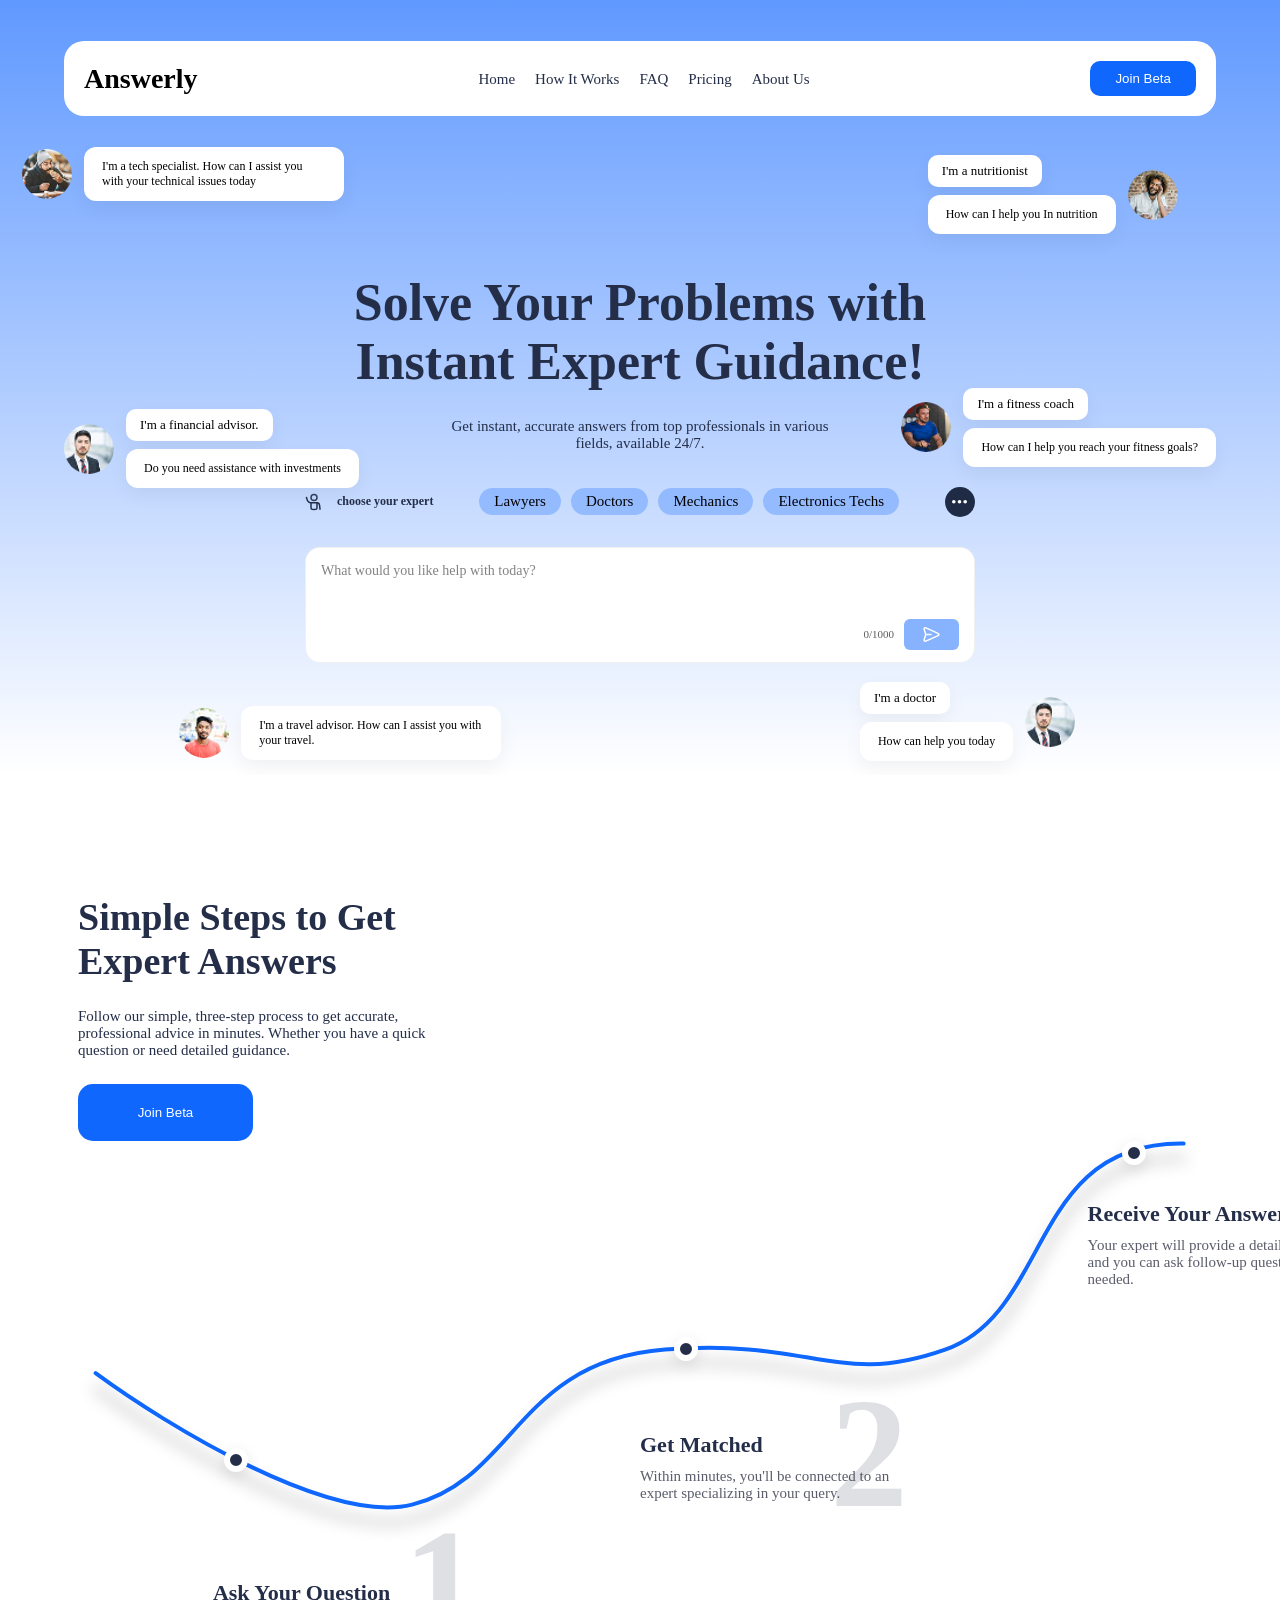
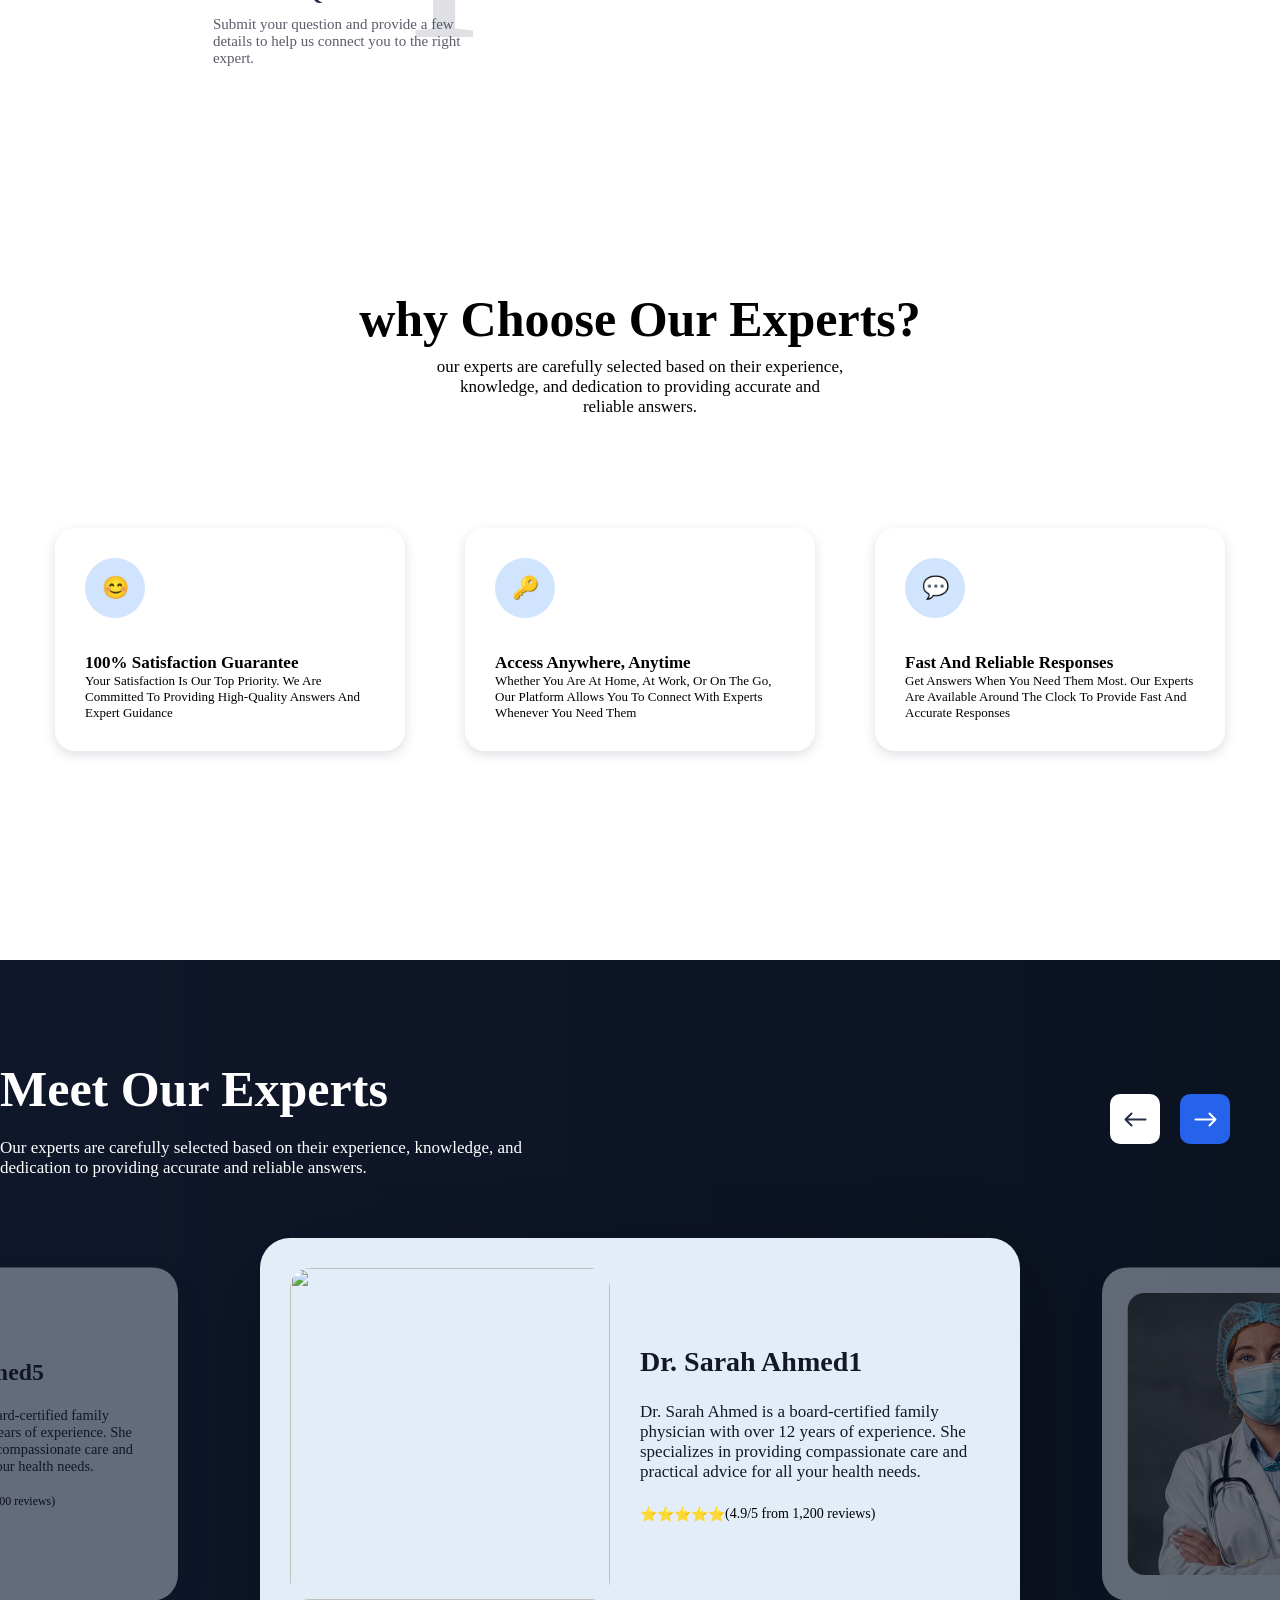
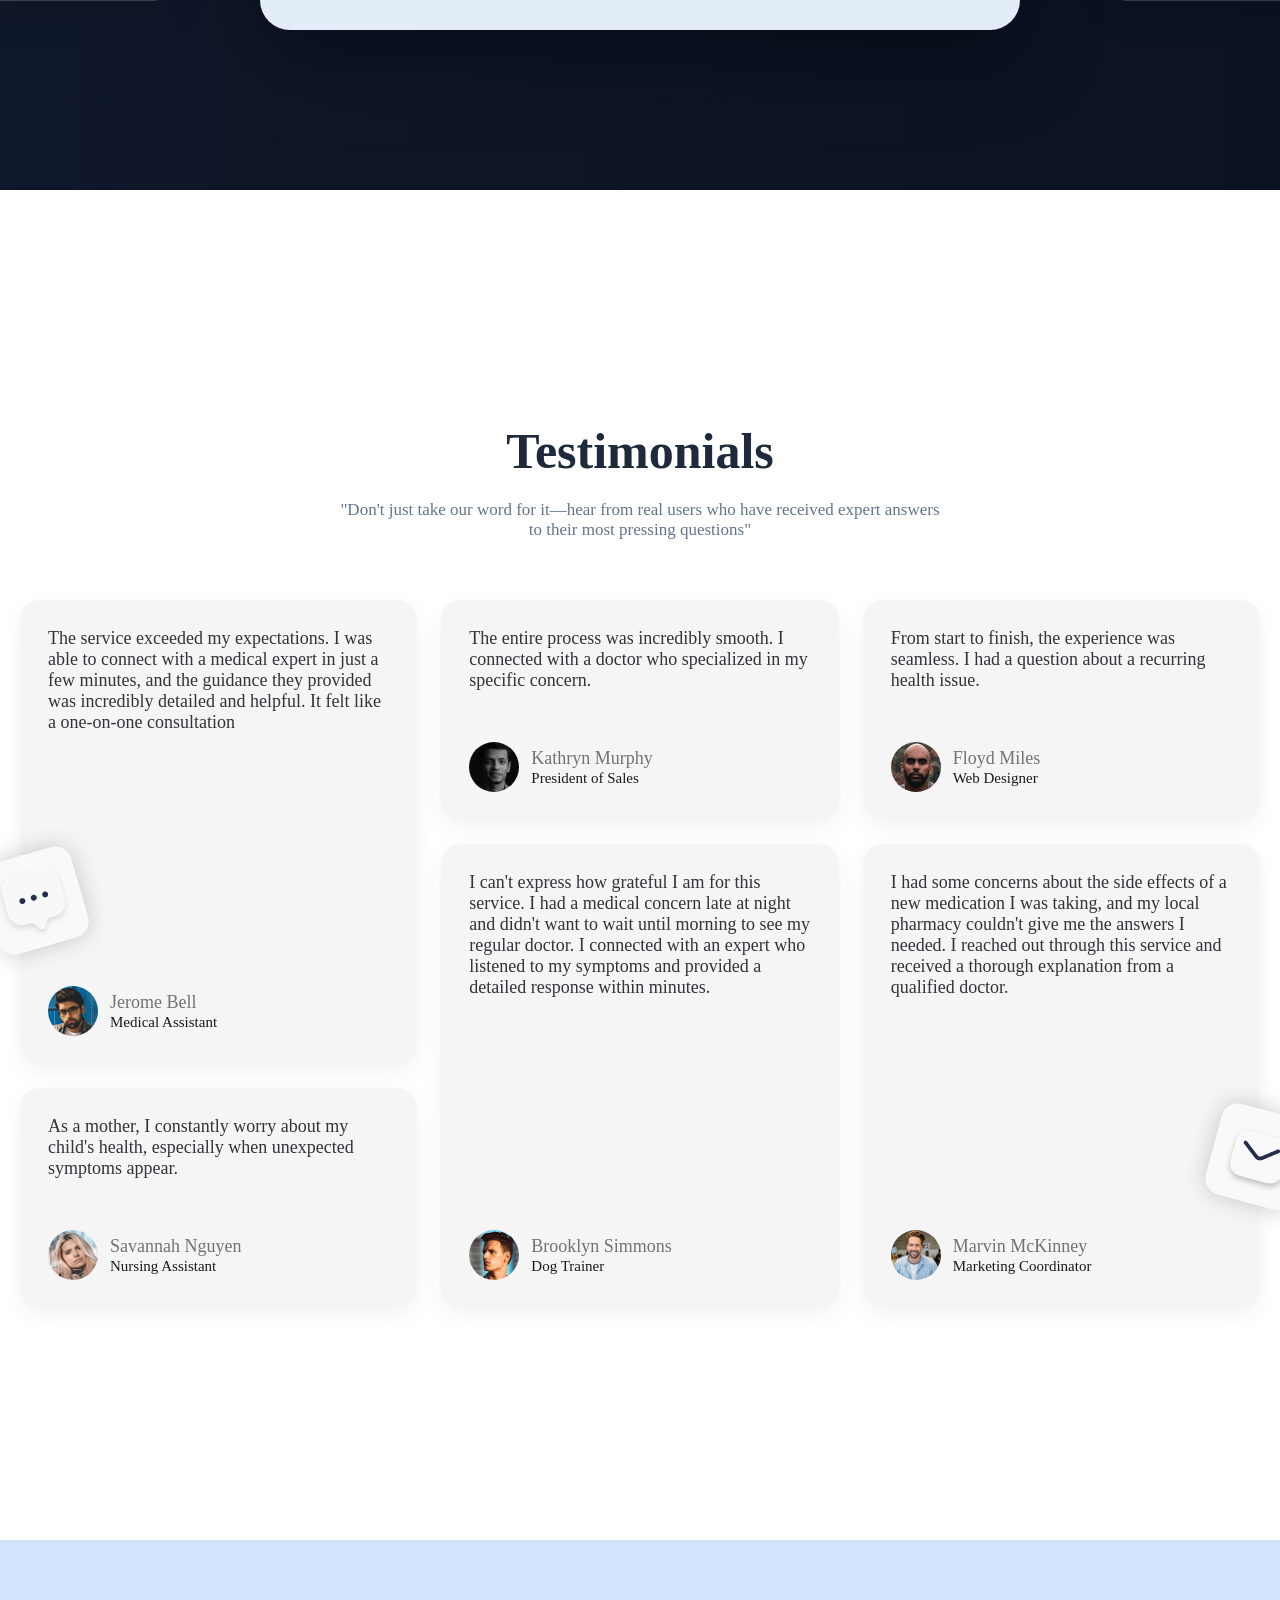
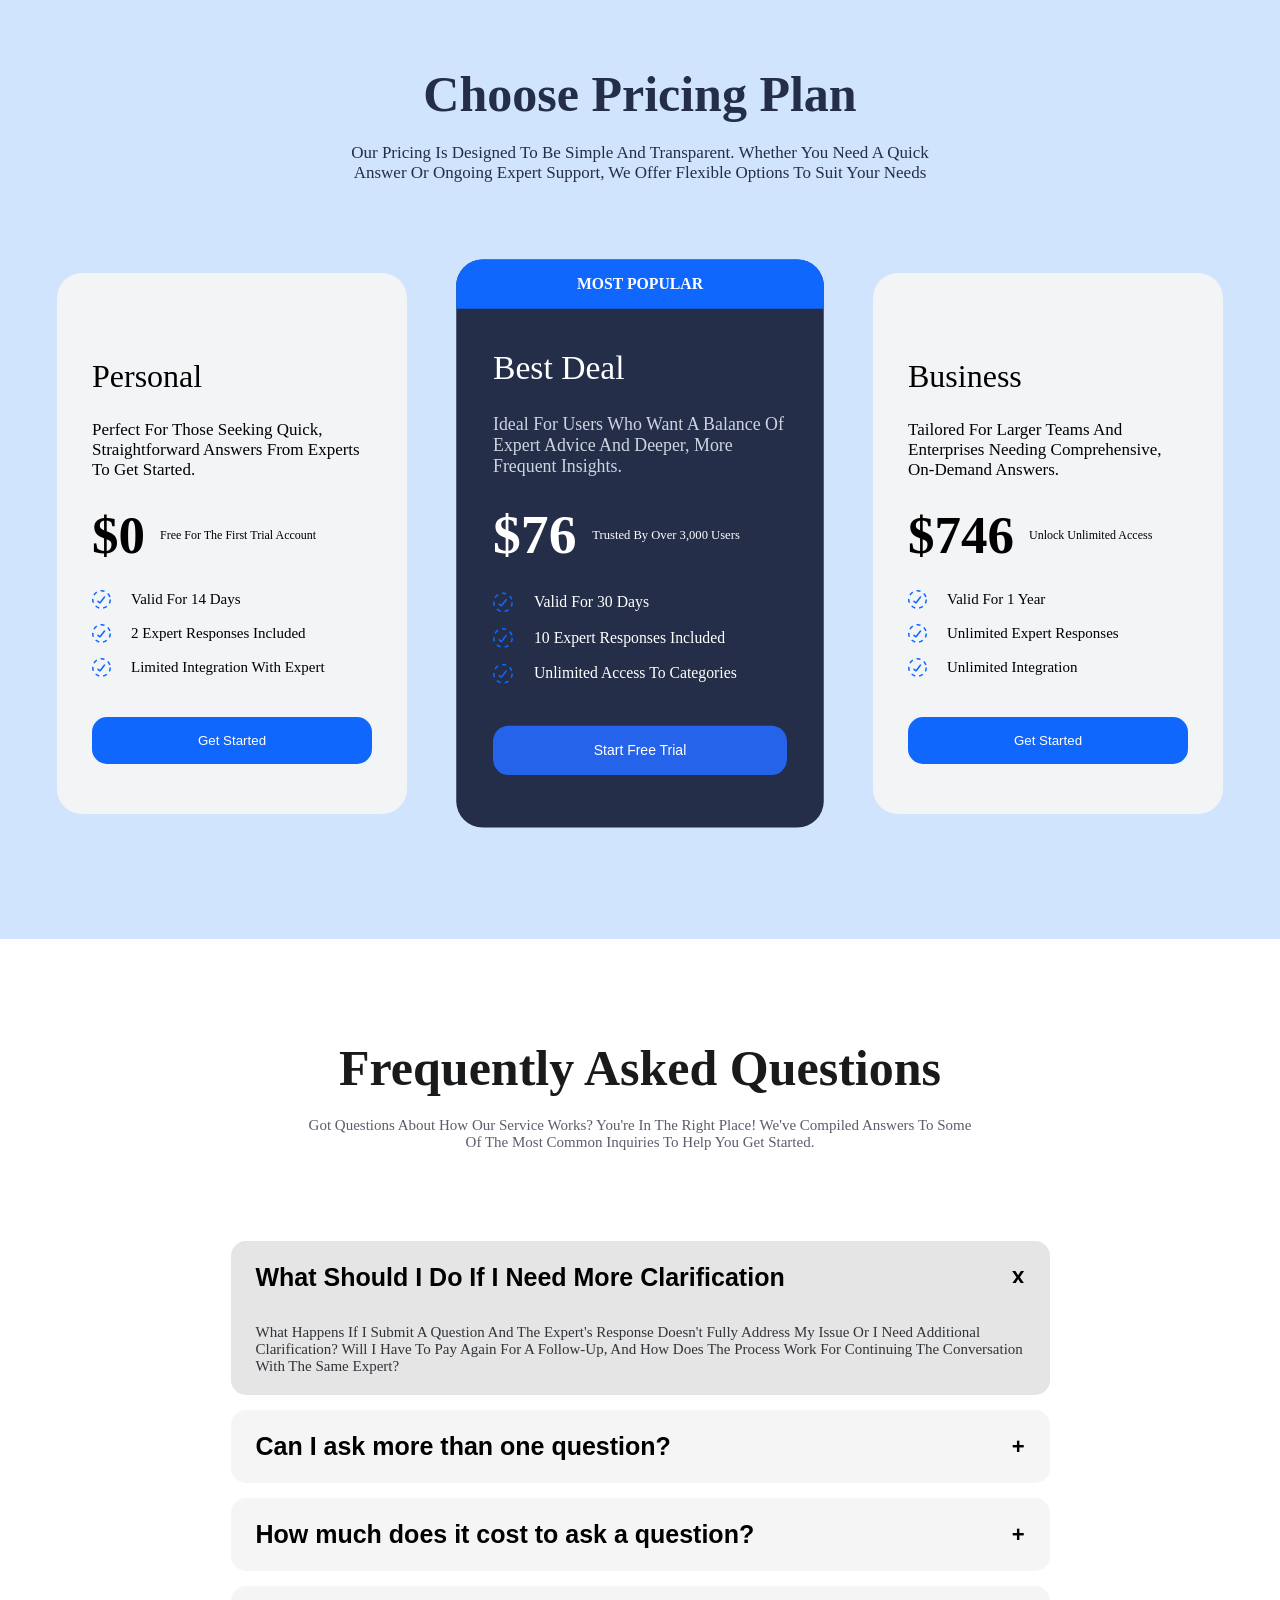
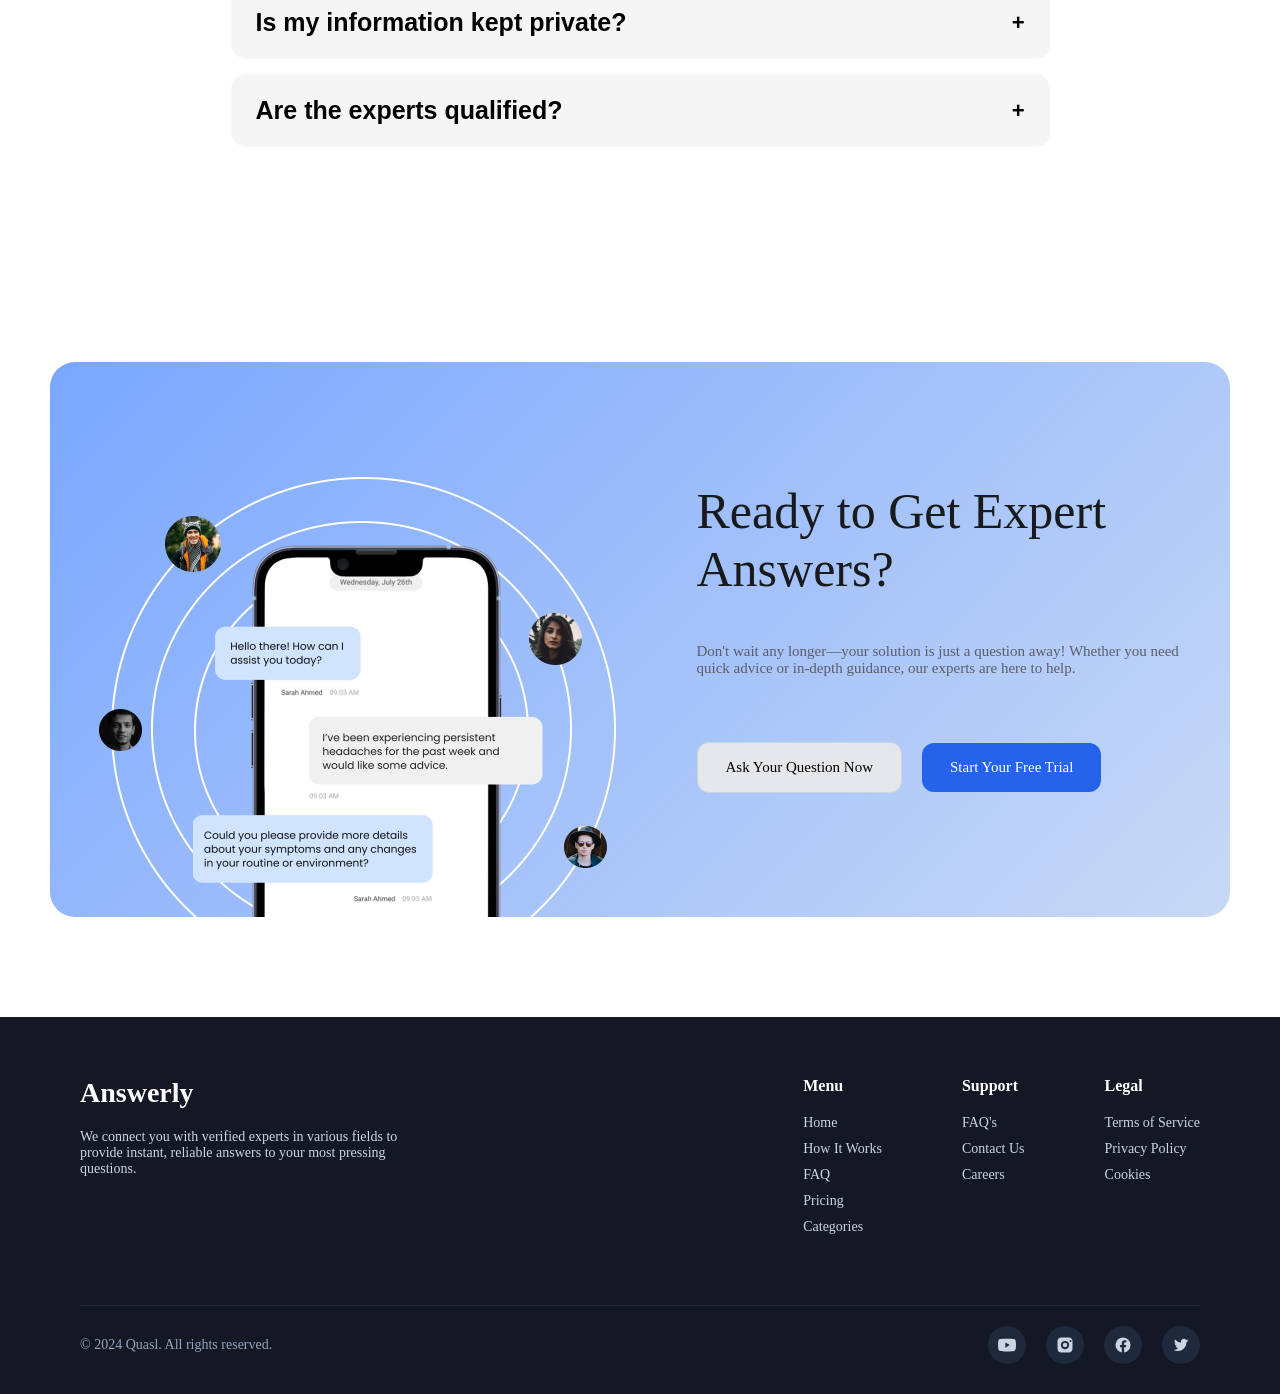
==== commit 7ade6546: "new" ====
--- a/index.html
+++ b/index.html
@@ -934,10 +934,41 @@
           <p>© 2024 Quasl. All rights reserved.</p>
 
           <div class="footer-socials">
-            <a href="">YouTube</a>
+            <!-- <a href="">YouTube</a>
             <a href="">Instagram</a>
             <a href="">Facebook</a>
-            <a href="">Twitter</a>
+            <a href="">Twitter</a> -->
+            <a href="#" aria-label="YouTube" target="_blank">
+              <svg viewBox="0 0 24 24">
+                <path
+                  d="M23.5 6.2a3 3 0 0 0-2.1-2.1C19.6 3.5 12 3.5 12 3.5s-7.6 0-9.4.6A3 3 0 0 0 .5 6.2 31.6 31.6 0 0 0 0 12a31.6 31.6 0 0 0 .5 5.8 3 3 0 0 0 2.1 2.1c1.8.6 9.4.6 9.4.6s7.6 0 9.4-.6a3 3 0 0 0 2.1-2.1A31.6 31.6 0 0 0 24 12a31.6 31.6 0 0 0-.5-5.8zM9.8 15.5v-7l6 3.5-6 3.5z"
+                />
+              </svg>
+            </a>
+
+            <a href="#" aria-label="Instagram" target="_blank">
+              <svg viewBox="0 0 24 24">
+                <path
+                  d="M7 2C4.2 2 2 4.2 2 7v10c0 2.8 2.2 5 5 5h10c2.8 0 5-2.2 5-5V7c0-2.8-2.2-5-5-5H7zm5 15.5A5.5 5.5 0 1 1 17.5 12 5.5 5.5 0 0 1 12 17.5zm6-11A1.3 1.3 0 1 1 19.3 8 1.3 1.3 0 0 1 18 6.5zM12 9a3 3 0 1 0 3 3 3 3 0 0 0-3-3z"
+                />
+              </svg>
+            </a>
+
+            <a href="#" aria-label="Facebook" target="_blank">
+              <svg viewBox="0 0 24 24">
+                <path
+                  d="M22 12a10 10 0 1 0-11.6 9.9v-7H7.9v-3h2.5V9.5c0-2.5 1.5-3.9 3.8-3.9 1.1 0 2.3.2 2.3.2v2.5h-1.3c-1.3 0-1.7.8-1.7 1.6V12h2.9l-.5 3h-2.4v7A10 10 0 0 0 22 12z"
+                />
+              </svg>
+            </a>
+
+            <a href="#" aria-label="Twitter" target="_blank">
+              <svg viewBox="0 0 24 24">
+                <path
+                  d="M22 5.9c-.7.3-1.5.6-2.3.7a4 4 0 0 0 1.8-2.2 7.7 7.7 0 0 1-2.5 1A3.9 3.9 0 0 0 12 8.5a11.1 11.1 0 0 1-8-4 3.9 3.9 0 0 0 1.2 5.2 3.8 3.8 0 0 1-1.8-.5v.1a3.9 3.9 0 0 0 3.1 3.8 3.9 3.9 0 0 1-1.8.1 3.9 3.9 0 0 0 3.6 2.7A7.8 7.8 0 0 1 2 18.6 11 11 0 0 0 8 20c7.2 0 11.2-6 11.2-11.2v-.5A8 8 0 0 0 22 5.9z"
+                />
+              </svg>
+            </a>
           </div>
         </div>
       </footer>
--- a/style.css
+++ b/style.css
@@ -49,13 +49,16 @@
   margin: 0 auto;
   padding: 0 20px;
 }
-
+a {
+  text-decoration: none;
+  color: inherit;
+}
 .header {
   display: flex;
   justify-content: space-between;
   align-items: center;
   background: #fff;
-  width: 100%;
+  width: 90%;
   max-width: 1200px;
   margin: 0;
   text-transform: capitalize;
@@ -200,6 +203,18 @@
   border-radius: 50%;
   object-fit: cover;
 }
+.bubble:first-child img {
+  order: 2;
+}
+.bubble:first-child .content {
+  order: 1;
+}
+.bubble:nth-child(5) img {
+  order: 2;
+}
+.bubble:nth-child(5) .content {
+  order: 1;
+}
 .bubble-1 {
   top: 20%;
   right: 8%;
@@ -520,7 +535,7 @@
 }
 .step-3 {
   top: 15%;
-  right: -20%;
+  right: -15%;
 }
 
 .step-num {
@@ -685,6 +700,7 @@
   overflow: hidden;
   background: linear-gradient(to right, #0f172a, #0b1220);
   flex-direction: column;
+  /* max-width: 1440px; */
 }
 .experts-section .experts-container {
   max-width: 100%;
@@ -693,12 +709,11 @@
   padding-left: 0;
   padding-right: 0;
   margin: 0 auto;
-  padding: 0 20px;
 }
 
 .experts-section .experts-header {
   display: flex;
-  flex-direction: column;
+  /* flex-direction: column; */
   gap: 30px;
   max-width: 1280px;
   width: 100%;
@@ -710,7 +725,7 @@
   display: flex;
   flex-direction: column;
   color: #fff;
-
+  align-items: flex-start;
   font-weight: 600;
   font-size: clamp(28px, 4vw, 50px);
 }
@@ -726,7 +741,17 @@
   display: flex;
   flex-direction: column;
   gap: 20px;
-  max-width: 500px;
+  max-width: 526px;
+  /* margin-left: 75px; */
+}
+.nav-buttons {
+  display: flex;
+  position: relative;
+  gap: 20px;
+  margin-right: 50px;
+  /* top: 0;
+  right: 0;
+  justify-content: flex-end; */
 }
 .experts-slider-wrapper {
   border-radius: 40px;
@@ -799,15 +824,6 @@
   display: flex;
   font-weight: 400;
   font-size: 14px;
-}
-.nav-buttons {
-  display: flex;
-  position: relative;
-  top: 0;
-  right: 0;
-  gap: 20px;
-  justify-content: flex-end;
-  margin-top: 20px;
 }
 
 .custom-prev,
@@ -887,8 +903,6 @@
 }
 .testimonials-section .grid {
   display: grid;
-  /* grid-template-columns: repeat(auto-fit, minmax(280px, 1fr)); */
-
   grid-template-columns: repeat(3, 1fr);
   grid-auto-rows: 220px;
   gap: 24px;
@@ -1046,7 +1060,7 @@
   gap: 20px;
 }
 
-.card .button {
+.pricing-cards .card .button {
   margin-top: auto;
   background: #0f67fd;
   color: #fff;
@@ -1059,7 +1073,7 @@
   cursor: pointer;
 }
 
-.card .button:hover {
+.pricing-cards .card .button:hover {
   background: #0c56c1;
 }
 
@@ -1206,14 +1220,14 @@
 }
 
 .cta-section {
-  padding: 100px 20px;
+  padding: 100px 50px;
   display: flex;
   justify-content: center;
 }
 
 .cta-container {
-  max-width: 1240px;
-  width: 100%;
+  /* max-width: 1240px;
+  width: 100%; */
   border-radius: 25px;
   padding: 25px;
   background: linear-gradient(135deg, #7aa7ff, #c8d9f5);
@@ -1222,6 +1236,7 @@
   justify-content: space-between;
   position: relative;
   overflow: hidden;
+
   /* height: 463px; */
 }
 
@@ -1265,6 +1280,7 @@
   gap: 20px;
   height: 60px;
   align-items: center;
+  text-decoration: none;
 }
 .btn-primary {
   background: #2563eb;
@@ -1298,13 +1314,13 @@
   background: #141825;
   color: #ffffff;
   padding: 60px 80px 30px;
-  font-family: Arial, sans-serif;
 }
 
 .footer-container {
   display: flex;
   justify-content: space-between;
   flex-wrap: wrap;
+  align-items: flex-start;
   gap: 60px;
 }
 
@@ -1373,7 +1389,43 @@
   color: #ffffff;
   transform: translateY(-2px);
 }
-@media (max-width: 1200px) {
+.footer-socials {
+  display: flex;
+}
+.footer-socials a {
+  margin-left: 20px;
+  display: flex;
+  align-items: center;
+  justify-content: center;
+  width: 38px;
+  height: 38px;
+  border-radius: 50%;
+  background: #1e293b;
+  transition: all 0.3s ease;
+}
+
+.footer-socials a svg {
+  width: 18px;
+  height: 18px;
+  fill: #cbd5e1;
+  transition: fill 0.3s ease;
+}
+
+.footer-socials a:hover {
+  background: #0f67fd;
+  transform: translateY(-3px);
+}
+
+.footer-socials a:hover svg {
+  fill: #ffffff;
+}
+@media (min-width: 1025px) {
+  .bubble:first-child img {
+    order: 2;
+  }
+  .bubble:first-child .content {
+    order: 1;
+  }
 }
 @media (max-width: 1024px) {
   .header {
@@ -1459,7 +1511,18 @@
     position: absolute;
     inset: 0;
     pointer-events: none;
+  }
+
+  .bubble:nth-child(n + 3) {
     display: none;
+  }
+  .bubble-1 {
+    top: 22%;
+    right: 8%;
+  }
+  .bubble-2 {
+    top: -60%;
+    left: 8%;
   }
   .desktop-btn {
     display: none;
@@ -1490,6 +1553,10 @@
     text-align: center;
     height: auto;
   }
+  .features-container .text-content {
+    display: flex;
+    right: 70%;
+  }
   .features-container .text-content h2 {
     width: 100%;
     max-width: 279px;
@@ -1497,10 +1564,8 @@
 
   .features-container .text-content p {
     width: 100%;
-
     max-width: 318px;
   }
-
   /* Hide the curve */
   .steps-wrapper svg {
     display: none;
@@ -1528,14 +1593,6 @@
     height: auto;
   }
 
-  /* Remove all manual positioning */
-  /* .step,
-  .steps-wrapper .step-1,
-  .steps-wrapper .step-2,
-  .steps-wrapper .step-3 {
-    top: auto;
-    left: auto; */
-
   .step {
     position: relative;
     justify-content: center;
@@ -1547,11 +1604,12 @@
     left: -16%;
   }
   .step-2 {
-    bottom: 50px;
+    left: 60px;
+    bottom: 45px;
   }
   .step-3 {
-    top: -9px;
-    left: -90px;
+    top: -16px;
+    left: -53px;
   }
   /* Smaller background numbers */
   .step-num {
@@ -1609,17 +1667,31 @@
     text-align: center;
   }
   /* ===== EXPERTS TABLET FIX ===== */
-
+  .experts-container {
+    display: flex;
+    flex-direction: column;
+  }
+  .experts-header {
+    flex-direction: column;
+    align-items: center;
+    text-align: center;
+  }
+  .nav-buttons {
+    display: none;
+    position: relative;
+    margin-top: 25px;
+    justify-content: center;
+  }
   .swiper {
     padding: 80px 0;
   }
-
+  /* 
   .swiper-slide {
-    width: 75% !important; /* THIS controls visible card size */
+    width: 75% !important;
     max-width: 650px;
     opacity: 0.4;
     transform: scale(0.9);
-  }
+  } */
 
   .swiper-slide-active {
     opacity: 1;
@@ -1647,51 +1719,7 @@
   }
 
   .expert-info p {
-    display: none; /* clean tablet look like your screenshot */
-  }
-
-  .nav-buttons {
-    justify-content: center;
-    margin-top: 40px;
-  }
-
-  /* .expert-card {
-    width: 560px;
-    height: 380px;
-    flex-direction: column;
-    justify-content: center;
-    text-align: center;
-
-    padding: 20px;
-    align-items: center;
-  }
-  .swiper-slide {
-    width: auto;
-    display: flex;
-    justify-content: center;
-    transition:
-      transform 0.4s ease,
-      opacity 0.4s ease;
-    opacity: 0.5;
-    transform: scale(0.9);
-  }
-
-  .experts-header {
-    order: 1;
-    width: 100%;
-    flex-direction: column;
-    align-items: center;
-    text-align: center;
-  }
-
-  .expert-header h3 {
-    font-size: 1.4rem;
-    margin: 0;
-  }
-
-  .expert-header .rating {
-    font-size: 1rem;
-    color: #444;
+    display: none;
   }
   .expert-card img {
     order: 2;
@@ -1699,42 +1727,48 @@
     height: 305px;
     object-fit: fill;
   }
-  .expert-info p {
-    display: none;
-  }
-
-  .nav-buttons {
-    position: static;
-    justify-content: center;
-    margin-top: 30px;
-  }
-
-  .swiper-slide-active {
-    opacity: 1;
-    transform: scale(1);
-  }
-  .experts-section .experts-header {
-    flex-direction: column;
-    text-align: center;
-  }
-  .swiper-slide .expert-card .expert-info {
+
+  .experts-section .experts-header h2 {
     display: flex;
     flex-direction: column;
-    gap: 8px;
+    color: #fff;
+    align-items: flex-start;
+    font-weight: 600;
+    font-size: 50px;
+  }
+  .experts-section .experts-header p {
+    font-weight: 400;
+    text-align: left;
+    color: #fff;
+    font-size: 17px;
+    width: 450px;
+  }
+  .testimonials-section .testimonials-container .floating-icon.right {
+    display: none;
+  }
+  .testimonials-section .testimonials-container .floating-icon.left {
+    display: none;
+  }
+  .testimonials-section .grid {
+    grid-template-columns: repeat(2, 1fr);
+    grid-auto-rows: 200px;
+    gap: 20px;
+  }
+
+  /* .testimonials-section .card.large {
+    grid-row: span 2;
+    grid-row: span 1;
   } */
 
-  .testimonials-section .grid {
-    grid-template-columns: 1fr;
-  }
   .pricing-cards {
     flex-direction: column;
     align-items: center;
   }
 
   .pricing-cards .card {
-    width: 100%;
+    width: 90%;
     max-width: 100%;
-    max-width: 644px;
+    /* max-width: 644px; */
   }
 
   .faq-item {
@@ -1747,14 +1781,17 @@
   }
 
   .cta-container {
+    gap: 50px;
     flex-direction: column-reverse;
     height: auto;
     text-align: center;
+    width: 975px;
   }
 
   .cta-left,
   .cta-right {
     width: 100%;
+    margin-top: 10%;
   }
   .cta-right {
     align-items: center;
@@ -1764,8 +1801,19 @@
     font-weight: 500;
     color: #181a1c;
     margin-bottom: 25px;
-
     text-align: center;
+    max-width: 600px;
+  }
+  .cta-right p {
+    font-size: 15px;
+    color: #5b5d6b;
+    margin-bottom: 40px;
+    max-width: 420px;
+    font-weight: 400;
+    text-align: left;
+  }
+  .cta-left {
+    position: relative;
   }
   .cta-left .cta-img {
     width: 100%;
@@ -1788,11 +1836,28 @@
     font-weight: 500;
   }
   .footer-container {
+    /* display: flex;
+    justify-content: space-between;
+    flex-wrap: wrap;
+    gap: 40px; */
+
     flex-direction: column;
+    text-align: center;
+    align-items: center;
   }
 
   .footer-links {
+    justify-content: center;
     gap: 40px;
+  }
+  .footer-socials {
+    display: none;
+  }
+  .footer {
+    background: #141825;
+    color: #ffffff;
+    padding: 30px 30px;
+    font-family: Arial, sans-serif;
   }
 }
 
@@ -1821,6 +1886,7 @@
     font-size: clamp(1.875rem, 3vw, 3.75rem);
     font-weight: 600;
     text-align: center;
+    width: 376px;
   }
   .why-cards {
     grid-template-columns: 1fr;
@@ -1844,9 +1910,25 @@
     width: 100%;
     height: 220px;
   }
-
+  .experts-header {
+    flex-direction: column;
+    align-items: center;
+    text-align: center;
+  }
   .experts-section .experts-header h2 {
-    font-size: 32px;
+    display: flex;
+    flex-direction: column;
+    color: #fff;
+    align-items: flex-start;
+    font-weight: 600;
+    font-size: 36px;
+  }
+  .experts-section .experts-header p {
+    font-weight: 400;
+    text-align: left;
+    color: #fff;
+    font-size: 15px;
+    width: 313px;
   }
   .suggestion-container li:nth-child(n + 2) {
     display: none;
@@ -1861,6 +1943,30 @@
     height: auto;
     text-align: center;
     gap: 70px;
+  }
+  .cta-right p {
+    font-size: 15px;
+    color: #5b5d6b;
+    margin-bottom: 40px;
+    max-width: 420px;
+    font-weight: 400;
+    text-align: left;
+  }
+  .cta-right h2 {
+    font-size: clamp(26px, 6vw, 50px);
+    font-weight: 500;
+    color: #181a1c;
+    margin-bottom: 25px;
+    /* text-align: left; */
+    max-width: 600px;
+    position: relative;
+  }
+  .cta-left {
+    position: relative;
+    width: 100%;
+    display: flex;
+    justify-content: center;
+    align-items: center;
   }
   .cta-left .cta-img {
     width: 100%;
@@ -1880,6 +1986,7 @@
     cursor: pointer;
     transition: 0.3s;
     font-weight: 500;
+    width: 100%;
   }
   .btn-secondary {
     background: #e5e7eb;
@@ -1890,15 +1997,38 @@
     cursor: pointer;
     transition: 0.3s;
     font-weight: 500;
+    width: 100%;
   }
   .btn-secondary:hover {
     background: #d1d5db;
   }
+
+  .testimonials-section .grid {
+    grid-template-columns: 1fr;
+    grid-auto-rows: auto;
+  }
+
+  .testimonials-section .card {
+    max-width: 420px;
+    margin: 0 auto;
+  }
+
+  .testimonials-section .card.large {
+    grid-row: span 1;
+  }
+  .footer-links {
+    flex-direction: column;
+    gap: 30px;
+  }
+
+  .footer-about {
+    max-width: 400px;
+  }
 }
 
 @media (max-width: 600px) {
   .header {
-    width: 100%;
+    /* width: 100%; */
     max-width: 500px;
   }
   .hero-section .chat .suggestions {
@@ -1913,4 +2043,15 @@
   .hero-section .chat .form .field-container textarea {
     font-size: 13px;
   }
-}
+  .bubble:nth-child(n + 2) {
+    display: none;
+  }
+  .footer-bottom {
+    margin-top: 60px;
+    padding-top: 20px;
+    display: flex;
+    justify-content: space-between;
+    align-items: center;
+    flex-wrap: wrap;
+  }
+}
